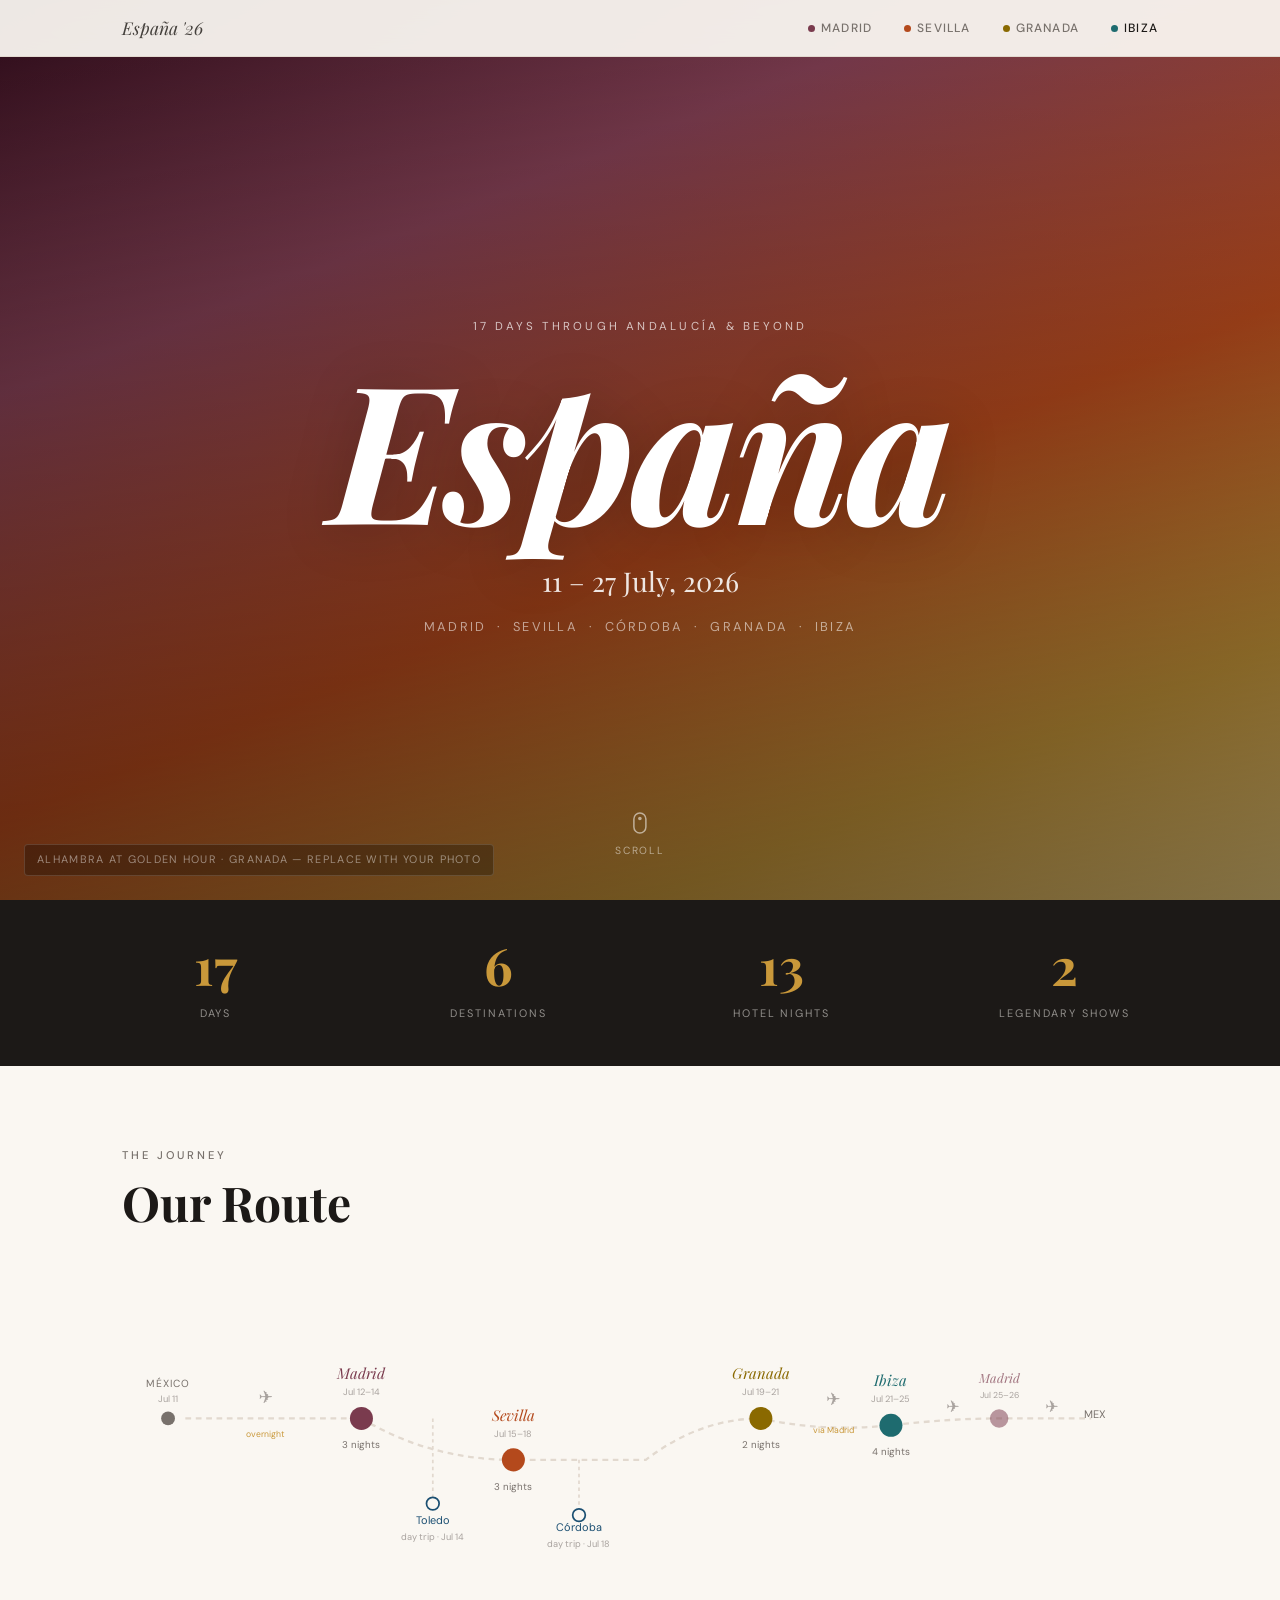
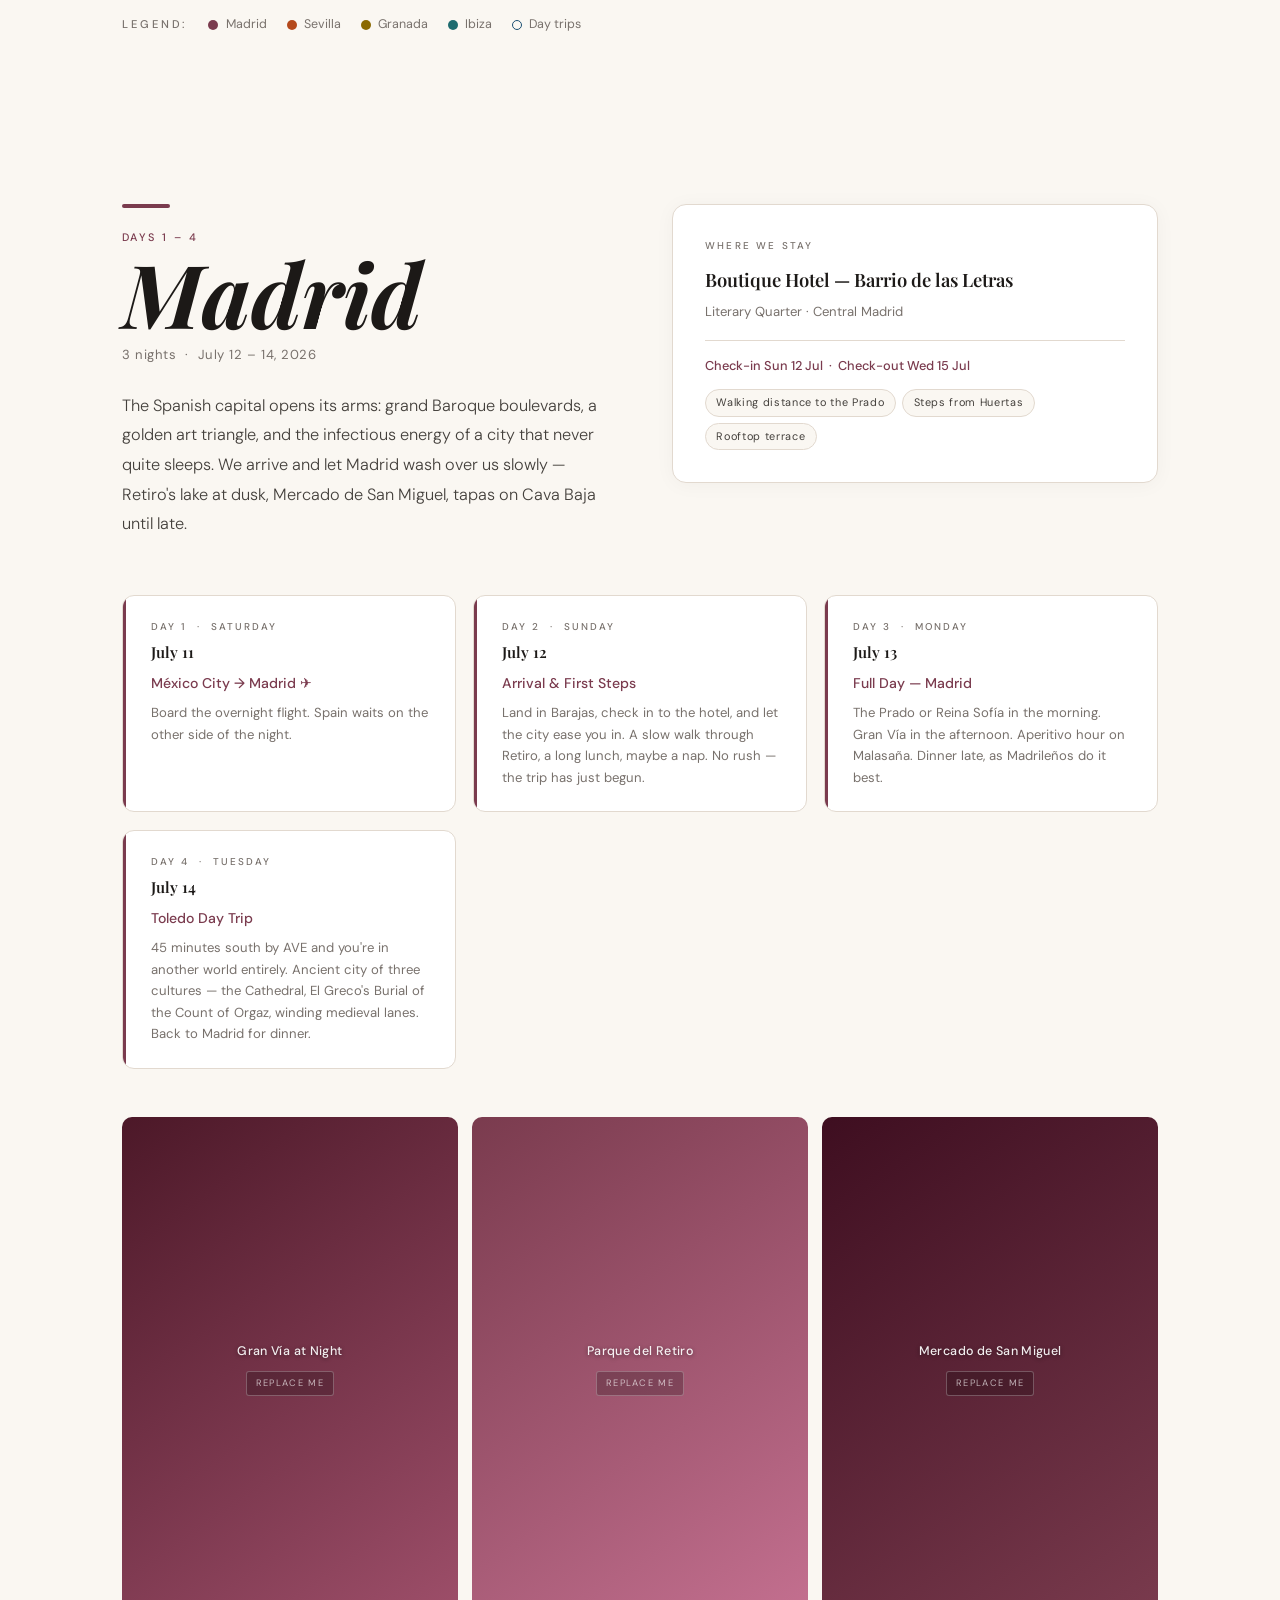
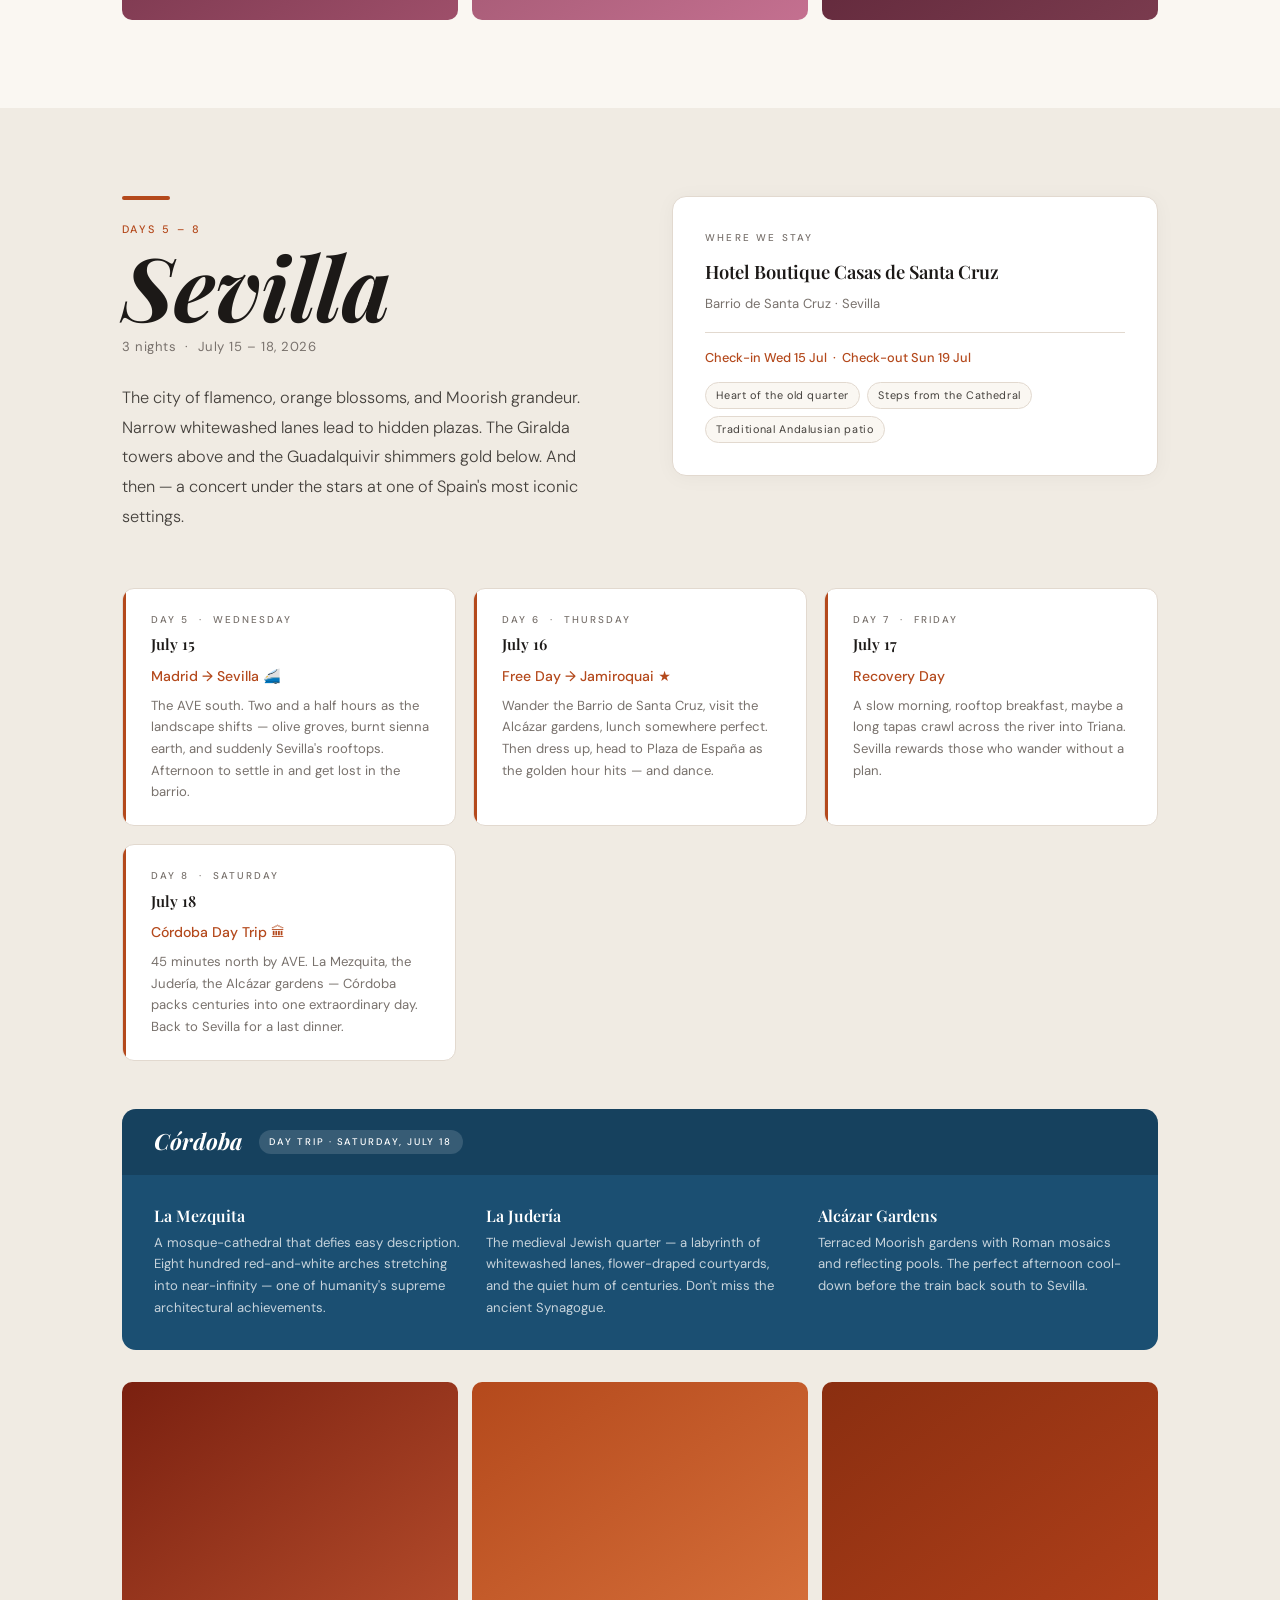
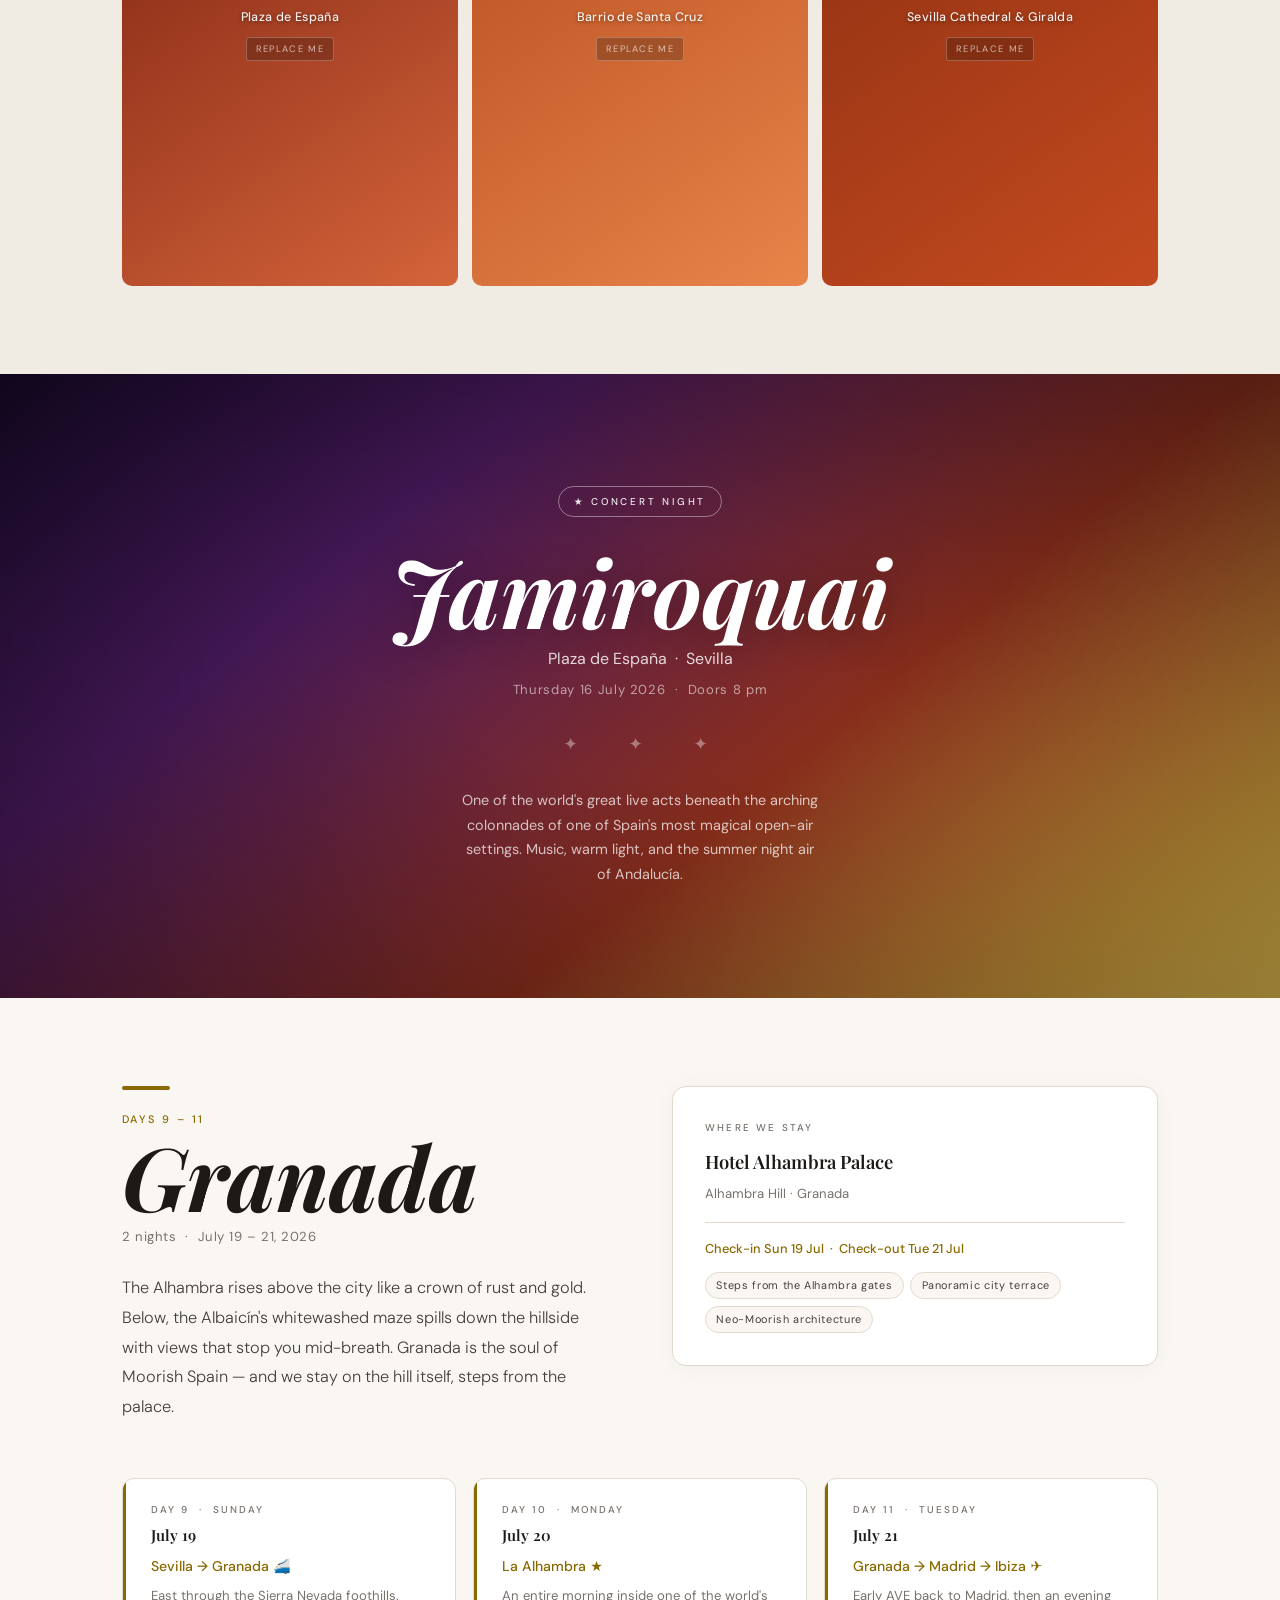
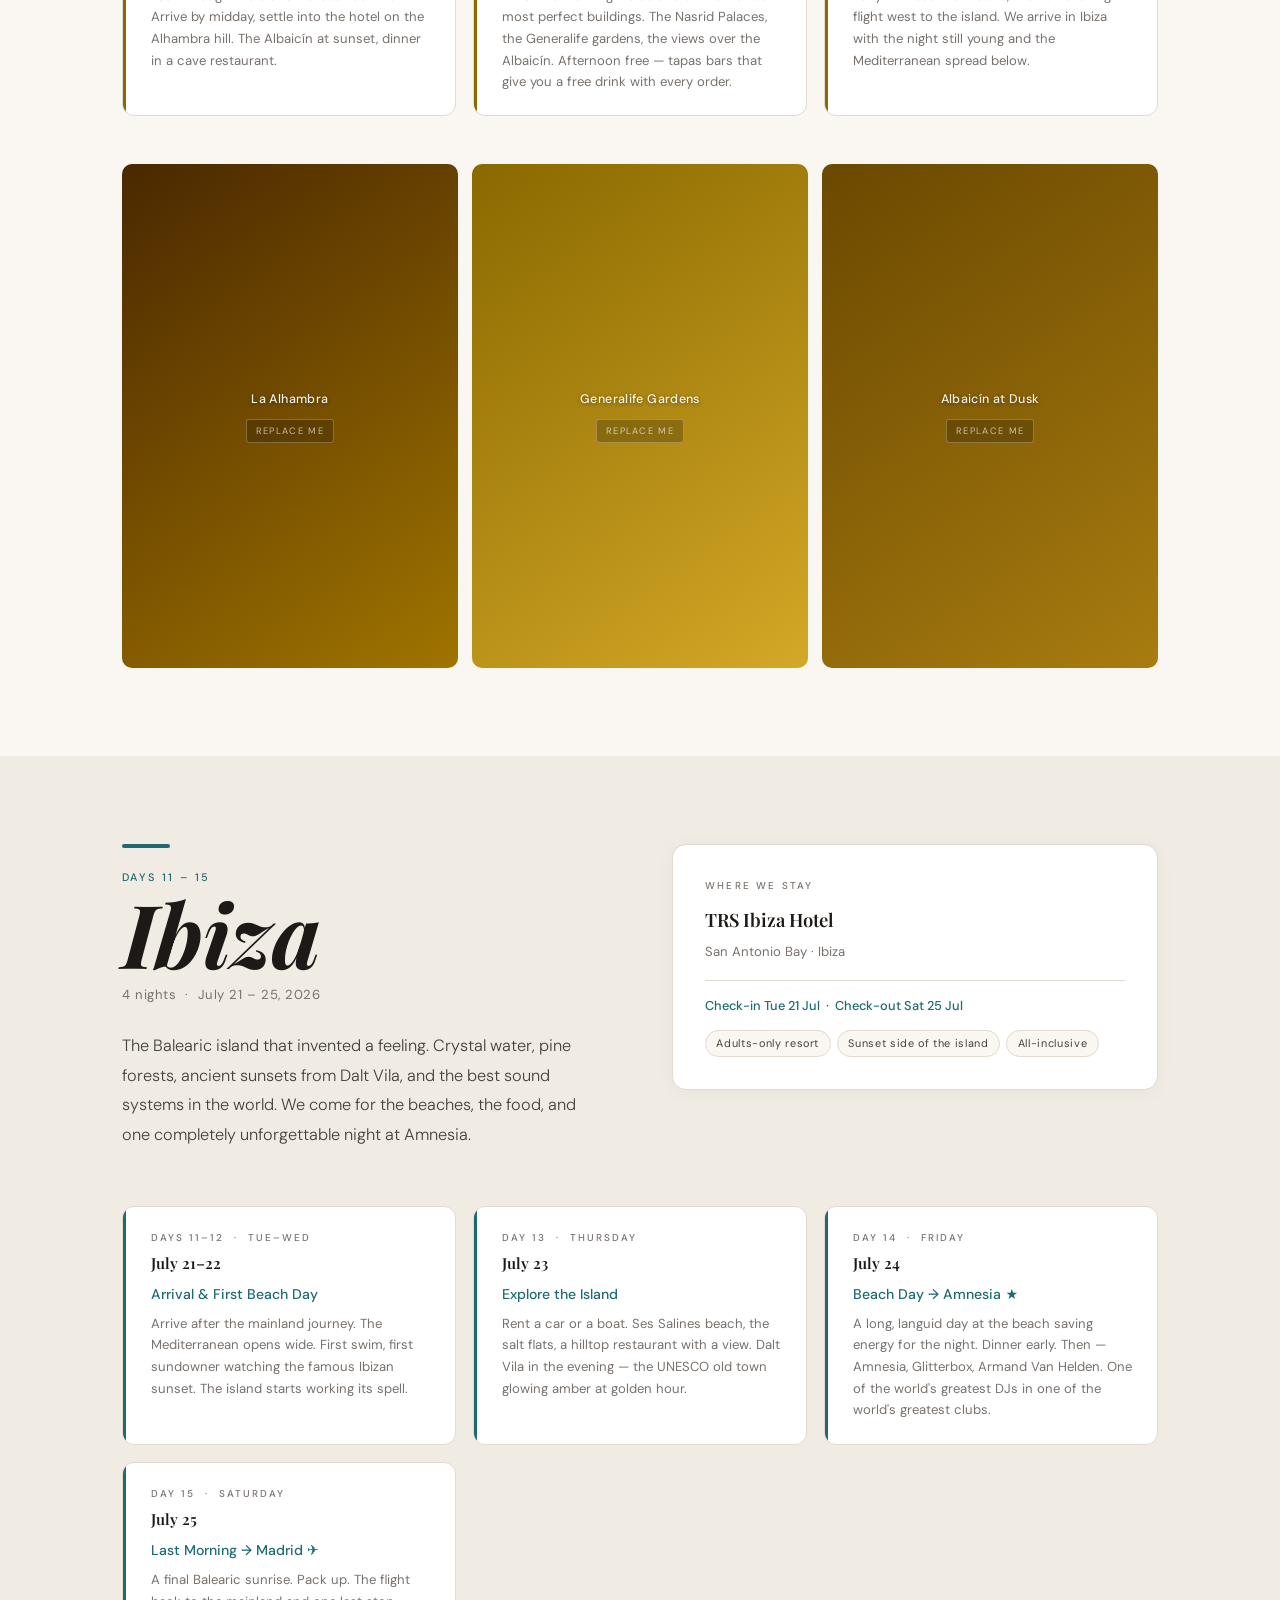
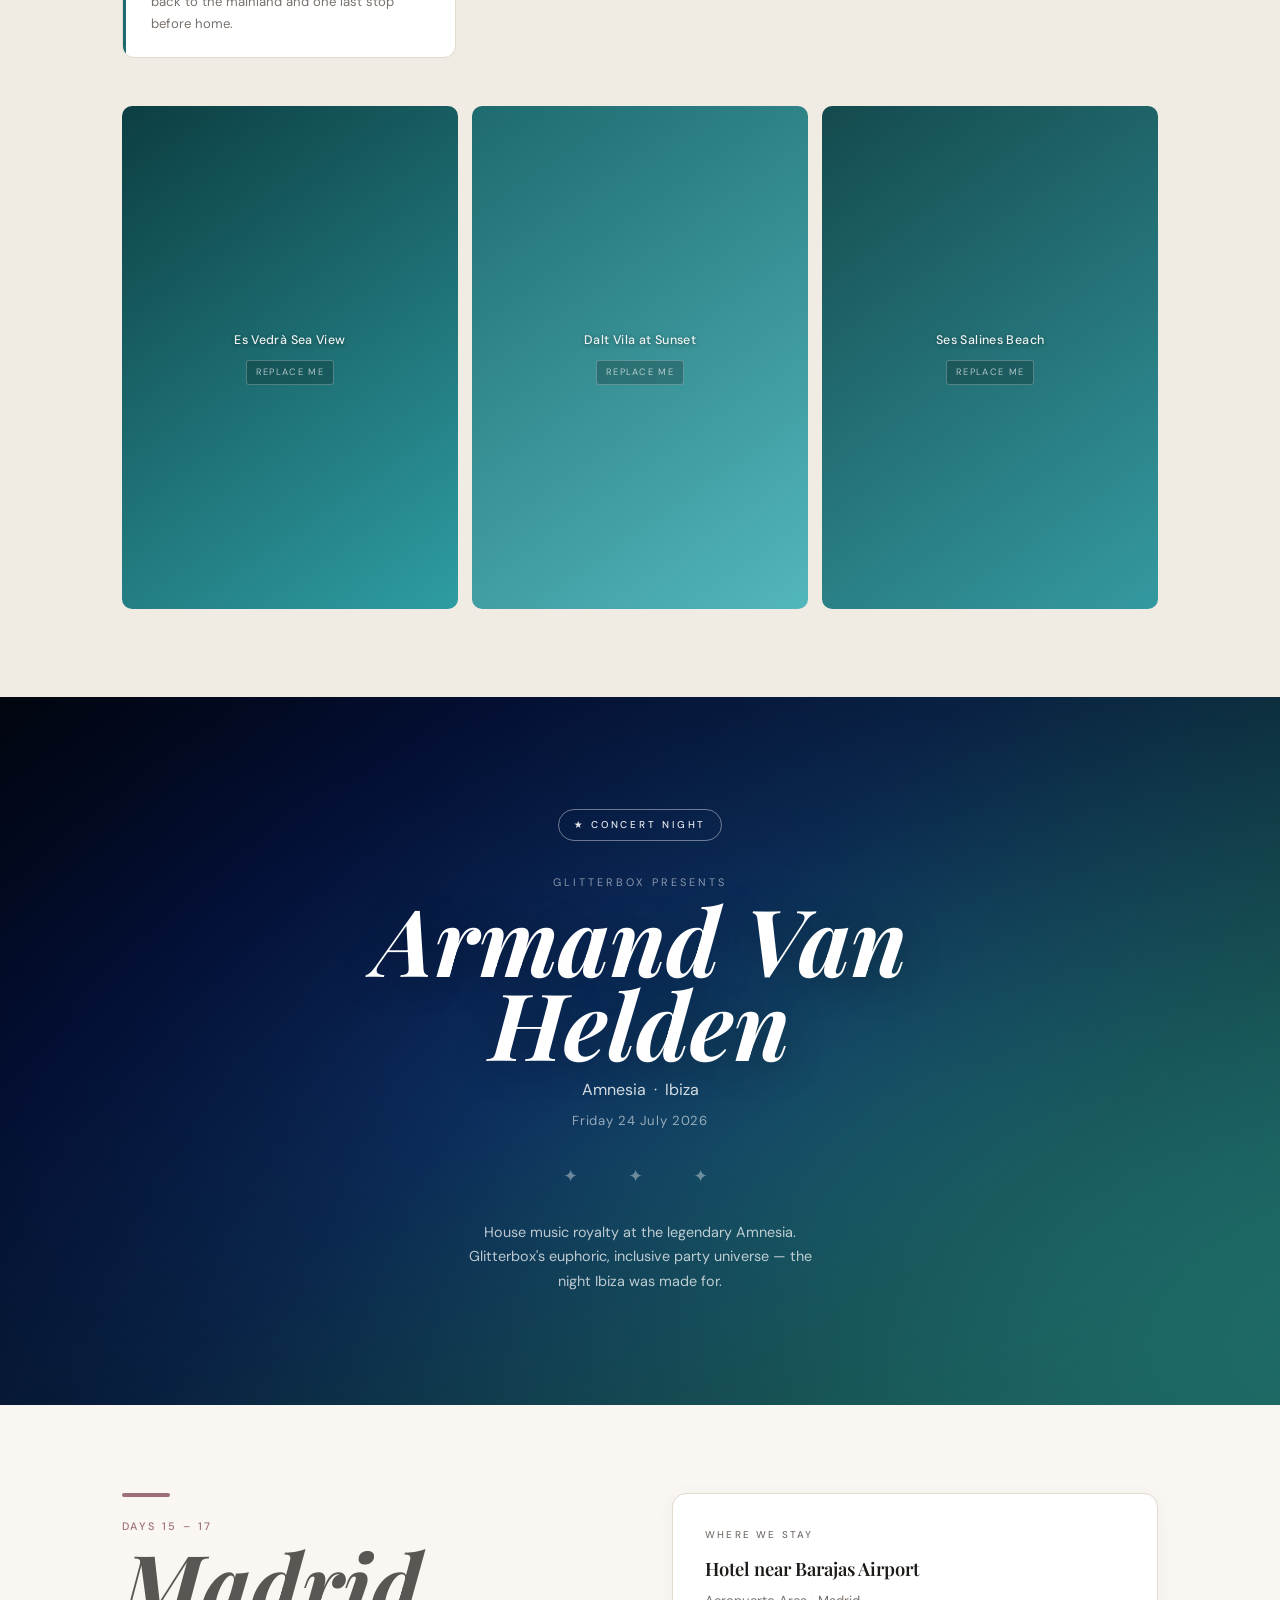
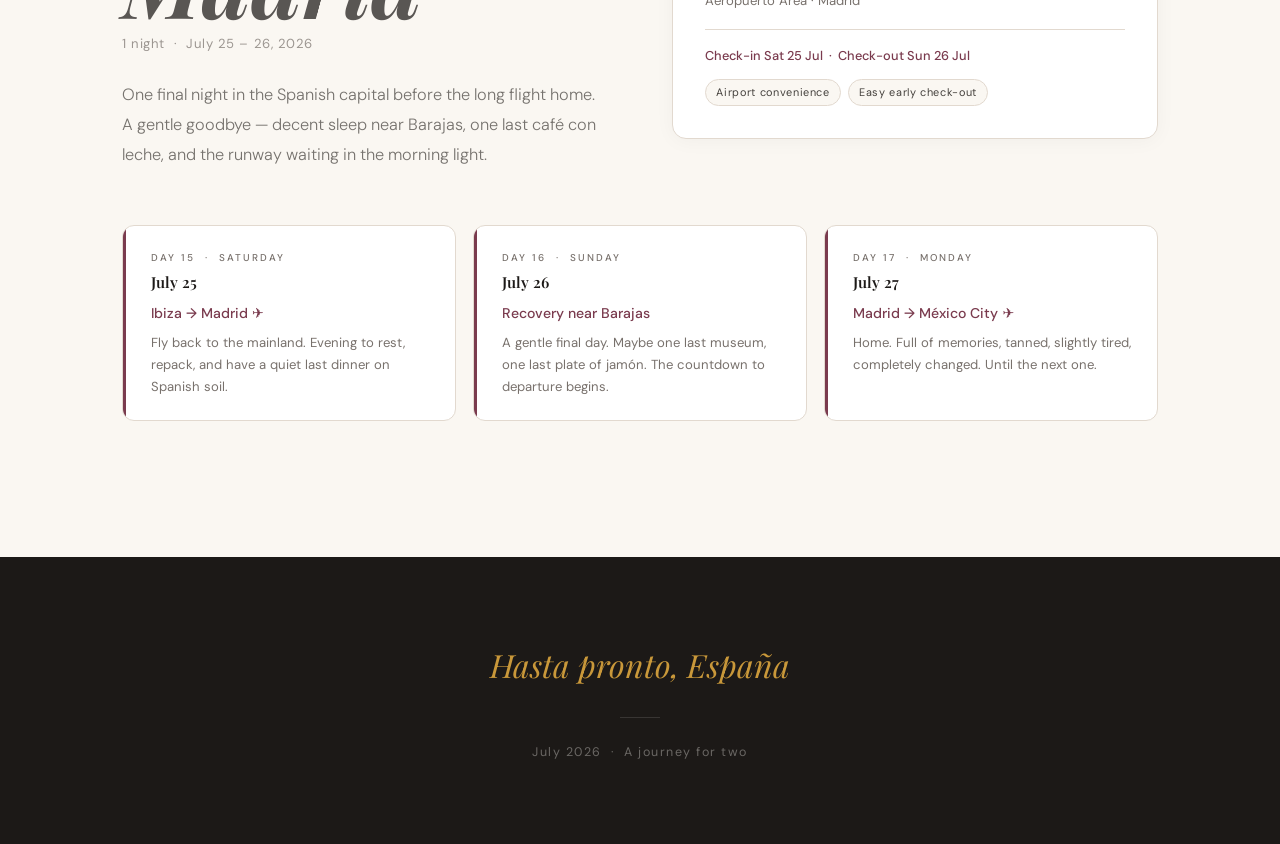
==== spain_trip/index.html @ e9789714 "feat: add Spain trip itinerary — single-page interactive website 17-day España 2026 site covering Ma" ====
<!DOCTYPE html>
<html lang="en">
<head>
  <meta charset="UTF-8">
  <meta name="viewport" content="width=device-width, initial-scale=1.0">
  <title>España · July 2026</title>
  <link rel="preconnect" href="https://fonts.googleapis.com">
  <link rel="preconnect" href="https://fonts.gstatic.com" crossorigin>
  <link href="https://fonts.googleapis.com/css2?family=Playfair+Display:ital,wght@0,400;0,600;0,700;1,400;1,600&family=DM+Sans:opsz,wght@9..40,300;9..40,400;9..40,500&display=swap" rel="stylesheet">
  <style>
    /* ─── RESET ─── */
    *, *::before, *::after { box-sizing: border-box; margin: 0; padding: 0; }

    /* ─── TOKENS ─── */
    :root {
      --cream:       #FAF7F2;
      --cream-mid:   #F0EBE3;
      --cream-dark:  #E2D9CF;
      --ink:         #1C1917;
      --ink-mid:     #44403C;
      --ink-light:   #78716C;
      --white:       #FFFFFF;

      --c-madrid:    #7A3B4E;
      --c-sevilla:   #B4491C;
      --c-cordoba:   #1B4F72;
      --c-granada:   #8A6900;
      --c-ibiza:     #1E6B6F;
      --gold:        #C9983A;
      --gold-light:  #E8C87A;

      --serif:  'Playfair Display', Georgia, serif;
      --sans:   'DM Sans', system-ui, -apple-system, sans-serif;
      --max:    1100px;
    }

    /* ─── BASE ─── */
    html { scroll-behavior: smooth; }
    body {
      font-family: var(--sans);
      background: var(--cream);
      color: var(--ink);
      line-height: 1.75;
      font-size: 16px;
      -webkit-font-smoothing: antialiased;
    }
    h1, h2, h3, h4 { font-family: var(--serif); line-height: 1.15; }

    /* ─── NAV ─── */
    nav {
      position: fixed; top: 0; left: 0; right: 0; z-index: 100;
      background: rgba(250, 247, 242, 0.94);
      backdrop-filter: blur(16px);
      border-bottom: 1px solid var(--cream-dark);
    }
    .nav-inner {
      max-width: var(--max); margin: 0 auto;
      display: flex; align-items: center; justify-content: space-between;
      height: 56px; padding: 0 2rem;
    }
    .nav-brand {
      font-family: var(--serif); font-style: italic; font-size: 1.1rem;
      color: var(--ink-mid); text-decoration: none;
    }
    .nav-links { display: flex; gap: 2rem; list-style: none; }
    .nav-links a {
      text-decoration: none; font-size: 0.75rem; font-weight: 500;
      letter-spacing: 0.1em; text-transform: uppercase; color: var(--ink-light);
      transition: color 0.2s; display: flex; align-items: center; gap: 6px;
    }
    .nav-links a:hover { color: var(--ink); }
    .nav-dot {
      width: 7px; height: 7px; border-radius: 50%;
      display: inline-block; flex-shrink: 0;
    }
    @media (max-width: 700px) { .nav-links { display: none; } }

    /* ─── HERO ─── */
    .hero {
      min-height: 100vh;
      display: flex; flex-direction: column;
      align-items: center; justify-content: center;
      position: relative; overflow: hidden;
      padding-top: 56px;
    }
    .hero-bg {
      position: absolute; inset: 0;
      background: linear-gradient(
        158deg,
        #2C0A18  0%,
        #7A3B4E  28%,
        #B4491C  58%,
        #C9983A  82%,
        #E8C87A  100%
      );
    }
    .hero-photo-hint {
      position: absolute; inset: 0;
      display: flex; align-items: flex-end; justify-content: flex-start;
      padding: 1.5rem; z-index: 2; pointer-events: none;
    }
    .hero-photo-hint span {
      font-size: 0.68rem; letter-spacing: 0.12em; text-transform: uppercase;
      color: rgba(255,255,255,0.45);
      background: rgba(0,0,0,0.28);
      padding: 0.35rem 0.75rem; border-radius: 4px;
      border: 1px solid rgba(255,255,255,0.14);
    }
    .hero-overlay {
      position: absolute; inset: 0;
      background: linear-gradient(to bottom, rgba(0,0,0,0.04) 0%, rgba(0,0,0,0.44) 100%);
    }
    .hero-content {
      position: relative; z-index: 3;
      text-align: center; color: white;
      padding: 2rem; max-width: 740px;
    }
    .hero-eyebrow {
      font-size: 0.72rem; letter-spacing: 0.28em; text-transform: uppercase;
      opacity: 0.7; margin-bottom: 1.5rem; font-weight: 400;
    }
    .hero-title {
      font-family: var(--serif);
      font-size: clamp(5.5rem, 22vw, 12rem);
      font-weight: 700; font-style: italic;
      line-height: 0.88; letter-spacing: -0.02em;
      margin-bottom: 1.75rem;
      text-shadow: 0 4px 56px rgba(0,0,0,0.22);
    }
    .hero-dates {
      font-family: var(--serif);
      font-size: clamp(1.1rem, 3.5vw, 1.7rem);
      font-weight: 400; opacity: 0.88; margin-bottom: 0.65rem;
    }
    .hero-sub {
      font-size: 0.8rem; letter-spacing: 0.18em;
      text-transform: uppercase; opacity: 0.55; font-weight: 400;
    }
    .hero-scroll {
      position: absolute; bottom: 2.5rem; left: 50%;
      transform: translateX(-50%);
      display: flex; flex-direction: column; align-items: center; gap: 0.5rem;
      color: rgba(255,255,255,0.5); font-size: 0.65rem;
      letter-spacing: 0.18em; text-transform: uppercase; z-index: 3;
      animation: bobble 2.2s ease-in-out infinite;
    }
    @keyframes bobble {
      0%, 100% { transform: translateX(-50%) translateY(0); }
      50%       { transform: translateX(-50%) translateY(7px); }
    }

    /* ─── STATS BAR ─── */
    .stats { background: var(--ink); color: var(--cream); padding: 2.5rem 2rem; }
    .stats-grid {
      max-width: var(--max); margin: 0 auto;
      display: grid; grid-template-columns: repeat(4, 1fr);
      gap: 2rem; text-align: center;
    }
    .stat-n {
      font-family: var(--serif); font-size: 3.2rem; font-weight: 700;
      color: var(--gold); display: block; line-height: 1; margin-bottom: 0.4rem;
    }
    .stat-l {
      font-size: 0.68rem; letter-spacing: 0.18em; text-transform: uppercase;
      opacity: 0.52; font-weight: 400;
    }
    @media (max-width: 540px) { .stats-grid { grid-template-columns: repeat(2, 1fr); } }

    /* ─── SHARED LAYOUT ─── */
    .wrap { max-width: var(--max); margin: 0 auto; padding: 0 2rem; }
    .eyebrow {
      font-size: 0.7rem; letter-spacing: 0.26em; text-transform: uppercase;
      color: var(--ink-light); font-weight: 500; margin-bottom: 0.6rem;
    }

    /* ─── ROUTE MAP ─── */
    .route-sec { padding: 5rem 2rem; }
    .route-title {
      font-family: var(--serif);
      font-size: clamp(1.8rem, 5vw, 3rem);
      margin-bottom: 3rem; color: var(--ink);
    }
    .route-scroll { overflow-x: auto; padding-bottom: 1rem; }
    .route-legend {
      display: flex; flex-wrap: wrap; gap: 1.25rem;
      margin-top: 2rem; align-items: center;
    }
    .legend-item { display: flex; align-items: center; gap: 0.45rem; }
    .legend-dot {
      width: 10px; height: 10px; border-radius: 50%; display: inline-block; flex-shrink: 0;
    }
    .legend-dot.outline {
      background: none; border: 1.5px solid var(--c-cordoba);
    }
    .legend-label { font-size: 0.78rem; color: var(--ink-light); }

    /* ─── CITY SECTIONS ─── */
    .city-sec { padding: 5.5rem 0; position: relative; }
    .city-sec.alt { background: var(--cream-mid); }

    .city-top {
      display: grid; grid-template-columns: 1fr 1fr;
      gap: 4rem; margin-bottom: 3.5rem; align-items: start;
    }
    @media (max-width: 768px) {
      .city-top { grid-template-columns: 1fr; gap: 2rem; }
    }

    .city-bar {
      height: 4px; width: 48px; border-radius: 2px;
      background: var(--cc, var(--c-madrid));
      margin-bottom: 1.25rem;
    }
    .city-tag {
      font-size: 0.68rem; letter-spacing: 0.22em; text-transform: uppercase;
      color: var(--cc, var(--c-madrid)); font-weight: 500; margin-bottom: 0.4rem;
    }
    .city-name {
      font-family: var(--serif);
      font-size: clamp(2.8rem, 9vw, 5.5rem);
      font-weight: 700; font-style: italic;
      line-height: 0.92; color: var(--ink); margin-bottom: 0.6rem;
    }
    .city-nights {
      font-size: 0.82rem; color: var(--ink-light);
      margin-bottom: 1.5rem; letter-spacing: 0.04em;
    }
    .city-desc {
      font-size: 1.02rem; color: var(--ink-mid);
      max-width: 44ch; font-weight: 300; line-height: 1.82;
    }

    /* Hotel card */
    .hotel {
      background: var(--white); border-radius: 14px;
      padding: 2rem; border: 1px solid var(--cream-dark);
      box-shadow: 0 2px 20px rgba(0,0,0,0.04);
    }
    .hotel-label {
      font-size: 0.62rem; letter-spacing: 0.22em; text-transform: uppercase;
      color: var(--ink-light); font-weight: 500; margin-bottom: 0.6rem;
    }
    .hotel-name {
      font-family: var(--serif); font-size: 1.15rem;
      font-weight: 600; color: var(--ink); margin-bottom: 0.3rem;
    }
    .hotel-loc { font-size: 0.82rem; color: var(--ink-light); margin-bottom: 1rem; }
    hr.thin { border: none; border-top: 1px solid var(--cream-dark); margin: 0.9rem 0; }
    .hotel-dates { font-size: 0.8rem; color: var(--cc, var(--c-madrid)); font-weight: 500; }
    .hotel-tags { margin-top: 0.75rem; display: flex; flex-wrap: wrap; gap: 0.4rem; }
    .htag {
      font-size: 0.68rem; letter-spacing: 0.06em;
      background: var(--cream); border: 1px solid var(--cream-dark);
      border-radius: 100px; padding: 0.2rem 0.65rem; color: var(--ink-mid);
    }

    /* Days grid */
    .days {
      display: grid;
      grid-template-columns: repeat(auto-fill, minmax(248px, 1fr));
      gap: 1.1rem; margin-bottom: 3rem;
    }
    .day {
      background: var(--white); border-radius: 12px;
      padding: 1.4rem 1.5rem 1.4rem 1.75rem;
      border: 1px solid var(--cream-dark);
      position: relative; overflow: hidden;
      transition: transform 0.2s, box-shadow 0.2s;
    }
    .day:hover {
      transform: translateY(-2px);
      box-shadow: 0 8px 28px rgba(0,0,0,0.07);
    }
    .day::before {
      content: ''; position: absolute; left: 0; top: 0; bottom: 0;
      width: 3px; background: var(--cc, var(--c-madrid));
    }
    .day-n {
      font-size: 0.62rem; letter-spacing: 0.2em; text-transform: uppercase;
      color: var(--ink-light); font-weight: 500; margin-bottom: 0.2rem;
    }
    .day-d {
      font-family: var(--serif); font-size: 0.95rem;
      font-weight: 600; color: var(--ink); margin-bottom: 0.35rem;
    }
    .day-ttl {
      font-size: 0.88rem; font-weight: 500;
      color: var(--cc, var(--c-madrid)); margin-bottom: 0.4rem;
    }
    .day-txt { font-size: 0.82rem; color: var(--ink-light); line-height: 1.65; }

    /* Photo placeholders */
    .photos {
      display: grid; grid-template-columns: repeat(3, 1fr);
      gap: 0.9rem;
    }
    @media (max-width: 600px) {
      .photos { grid-template-columns: 1fr 1fr; }
      .photos .photo:last-child { display: none; }
    }
    .photo {
      border-radius: 10px; overflow: hidden;
      position: relative; aspect-ratio: 2 / 3;
      display: flex; flex-direction: column;
      align-items: center; justify-content: center;
      text-align: center; padding: 1rem;
    }
    .photo-lbl {
      font-size: 0.78rem; font-weight: 500;
      color: rgba(255,255,255,0.92);
      text-shadow: 0 1px 4px rgba(0,0,0,0.45);
      margin-bottom: 0.5rem; letter-spacing: 0.03em;
    }
    .replace-badge {
      font-size: 0.58rem; letter-spacing: 0.14em; text-transform: uppercase;
      color: rgba(255,255,255,0.65);
      background: rgba(0,0,0,0.22);
      padding: 0.2rem 0.55rem; border-radius: 3px;
      border: 1px solid rgba(255,255,255,0.25);
    }

    /* ─── HIGHLIGHT CARDS (concerts) ─── */
    .highlight {
      padding: 7rem 2rem; position: relative; overflow: hidden;
      text-align: center;
    }
    .h-bg { position: absolute; inset: 0; }
    .h-overlay {
      position: absolute; inset: 0;
      background: radial-gradient(ellipse at center, transparent 20%, rgba(0,0,0,0.38) 100%);
    }
    .h-content {
      position: relative; z-index: 1;
      max-width: 580px; margin: 0 auto; color: white;
    }
    .h-badge {
      display: inline-block; font-size: 0.62rem; letter-spacing: 0.28em;
      text-transform: uppercase; font-weight: 500;
      padding: 0.38rem 0.9rem;
      border: 1px solid rgba(255,255,255,0.45); border-radius: 100px;
      margin-bottom: 2rem; opacity: 0.9;
    }
    .h-presenter {
      font-size: 0.68rem; letter-spacing: 0.28em; text-transform: uppercase;
      opacity: 0.52; margin-bottom: 0.35rem;
    }
    .h-artist {
      font-family: var(--serif);
      font-size: clamp(2.8rem, 10vw, 5.8rem);
      font-weight: 700; font-style: italic; line-height: 0.9;
      text-shadow: 0 4px 40px rgba(0,0,0,0.3);
      margin-bottom: 0.75rem;
    }
    .h-venue { font-size: 1rem; opacity: 0.82; margin-bottom: 0.35rem; }
    .h-details { font-size: 0.82rem; opacity: 0.56; letter-spacing: 0.05em; }
    .h-ornament { margin: 1.75rem 0; font-size: 1.1rem; opacity: 0.38; letter-spacing: 0.5em; }
    .h-blurb {
      font-size: 0.9rem; opacity: 0.72;
      max-width: 36ch; margin: 0 auto; line-height: 1.7;
    }

    /* ─── CÓRDOBA INSET CARD ─── */
    .cordoba-card {
      background: var(--c-cordoba); color: white;
      border-radius: 14px; overflow: hidden; margin: 2rem 0;
    }
    .cordoba-head {
      background: rgba(0,0,0,0.18); padding: 1.25rem 2rem;
      display: flex; align-items: center; gap: 1rem; flex-wrap: wrap;
    }
    .cordoba-head h3 {
      font-family: var(--serif); font-size: 1.4rem; font-style: italic;
    }
    .cordoba-badge {
      font-size: 0.6rem; letter-spacing: 0.2em; text-transform: uppercase;
      background: rgba(255,255,255,0.14);
      padding: 0.25rem 0.65rem; border-radius: 100px; font-weight: 500;
    }
    .cordoba-body {
      display: grid; grid-template-columns: repeat(3, 1fr);
      gap: 1.5rem; padding: 2rem;
    }
    @media (max-width: 600px) {
      .cordoba-body { grid-template-columns: 1fr; gap: 1.25rem; }
    }
    .cordoba-stop h4 {
      font-family: var(--serif); font-size: 1rem;
      font-weight: 600; margin-bottom: 0.4rem;
    }
    .cordoba-stop p { font-size: 0.82rem; opacity: 0.75; line-height: 1.65; }

    /* ─── FOOTER ─── */
    footer {
      background: var(--ink); color: var(--cream);
      text-align: center; padding: 5rem 2rem;
    }
    .foot-title {
      font-family: var(--serif); font-size: 2rem;
      font-style: italic; color: var(--gold); margin-bottom: 0.75rem;
    }
    .foot-divider {
      width: 40px; height: 1px; background: rgba(255,255,255,0.12);
      margin: 1.5rem auto;
    }
    .foot-sub { font-size: 0.78rem; opacity: 0.35; letter-spacing: 0.12em; }

    /* ─── FADE-IN ANIMATION ─── */
    .fade {
      opacity: 0; transform: translateY(20px);
      transition: opacity 0.65s ease, transform 0.65s ease;
    }
    .fade.in { opacity: 1; transform: translateY(0); }

    /* ─── ORNAMENTAL RULE ─── */
    .orn-rule {
      display: flex; align-items: center; gap: 1.5rem;
      padding: 3rem 0;
    }
    .orn-rule::before, .orn-rule::after {
      content: ''; flex: 1; height: 1px; background: var(--cream-dark);
    }
    .orn-rule span { color: var(--gold); font-size: 0.9rem; }

    /* ─── MISC ─── */
    .mt-2 { margin-top: 2rem; }
    .section-gap { padding-top: 3.5rem; }
  </style>
</head>
<body>

<!-- ══════════════════════════════════════
     NAV
══════════════════════════════════════ -->
<nav>
  <div class="nav-inner">
    <a class="nav-brand" href="#top">España '26</a>
    <ul class="nav-links">
      <li><a href="#madrid"><span class="nav-dot" style="background:var(--c-madrid)"></span>Madrid</a></li>
      <li><a href="#sevilla"><span class="nav-dot" style="background:var(--c-sevilla)"></span>Sevilla</a></li>
      <li><a href="#granada"><span class="nav-dot" style="background:var(--c-granada)"></span>Granada</a></li>
      <li><a href="#ibiza"><span class="nav-dot" style="background:var(--c-ibiza)"></span>Ibiza</a></li>
    </ul>
  </div>
</nav>

<!-- ══════════════════════════════════════
     HERO
══════════════════════════════════════ -->
<section class="hero" id="top">
  <div class="hero-bg"></div>
  <div class="hero-photo-hint">
    <span>Alhambra at golden hour · Granada — replace with your photo</span>
  </div>
  <div class="hero-overlay"></div>

  <div class="hero-content">
    <p class="hero-eyebrow">17 days through Andalucía &amp; beyond</p>
    <h1 class="hero-title">España</h1>
    <p class="hero-dates">11 – 27 July, 2026</p>
    <p class="hero-sub">Madrid &nbsp;·&nbsp; Sevilla &nbsp;·&nbsp; Córdoba &nbsp;·&nbsp; Granada &nbsp;·&nbsp; Ibiza</p>
  </div>

  <div class="hero-scroll">
    <svg width="14" height="22" viewBox="0 0 14 22" fill="none" aria-hidden="true">
      <rect x="1" y="1" width="12" height="20" rx="6" stroke="white" stroke-width="1.5" opacity=".55"/>
      <circle cx="7" cy="6.5" r="1.8" fill="white" opacity=".55"/>
    </svg>
    <span>Scroll</span>
  </div>
</section>

<!-- ══════════════════════════════════════
     STATS BAR
══════════════════════════════════════ -->
<div class="stats">
  <div class="stats-grid">
    <div><span class="stat-n">17</span><span class="stat-l">Days</span></div>
    <div><span class="stat-n">6</span><span class="stat-l">Destinations</span></div>
    <div><span class="stat-n">13</span><span class="stat-l">Hotel Nights</span></div>
    <div><span class="stat-n">2</span><span class="stat-l">Legendary Shows</span></div>
  </div>
</div>

<!-- ══════════════════════════════════════
     ROUTE MAP
══════════════════════════════════════ -->
<section class="route-sec" id="route">
  <div class="wrap">
    <p class="eyebrow">The Journey</p>
    <h2 class="route-title">Our Route</h2>

    <div class="route-scroll">
      <svg viewBox="0 0 900 250" fill="none" xmlns="http://www.w3.org/2000/svg"
           style="min-width:640px; width:100%; display:block;"
           aria-label="Trip route map from Mexico to Madrid, Sevilla, Granada, Ibiza and back">

        <!-- Main dashed path -->
        <path d="M55 122 Q135 122 208 122 Q268 158 340 158 Q388 158 455 158 Q502 122 555 122 Q608 134 668 128 Q720 122 762 122 Q810 122 842 122"
              stroke="#E2D9CF" stroke-width="2" stroke-dasharray="5 4"/>

        <!-- Toledo branch -->
        <line x1="270" y1="122" x2="270" y2="190" stroke="#E2D9CF" stroke-width="1.5" stroke-dasharray="3 3"/>
        <circle cx="270" cy="196" r="5.5" fill="none" stroke="#1B4F72" stroke-width="1.5"/>
        <text x="270" y="214" text-anchor="middle"
              font-family="DM Sans, sans-serif" font-size="9.5" fill="#1B4F72">Toledo</text>
        <text x="270" y="228" text-anchor="middle"
              font-family="DM Sans, sans-serif" font-size="8" fill="#A8A29E">day trip · Jul 14</text>

        <!-- Córdoba branch -->
        <line x1="397" y1="158" x2="397" y2="200" stroke="#E2D9CF" stroke-width="1.5" stroke-dasharray="3 3"/>
        <circle cx="397" cy="206" r="5.5" fill="none" stroke="#1B4F72" stroke-width="1.5"/>
        <text x="397" y="220" text-anchor="middle"
              font-family="DM Sans, sans-serif" font-size="9.5" fill="#1B4F72">Córdoba</text>
        <text x="397" y="234" text-anchor="middle"
              font-family="DM Sans, sans-serif" font-size="8" fill="#A8A29E">day trip · Jul 18</text>

        <!-- MÉXICO -->
        <circle cx="40" cy="122" r="6" fill="#78716C"/>
        <text x="40" y="95" text-anchor="middle"
              font-family="DM Sans, sans-serif" font-size="9" fill="#78716C" letter-spacing="0.8">MÉXICO</text>
        <text x="40" y="108" text-anchor="middle"
              font-family="DM Sans, sans-serif" font-size="8" fill="#A8A29E">Jul 11</text>

        <!-- Plane MEX → MAD -->
        <text x="125" y="109" text-anchor="middle" font-size="15" fill="#A8A29E">✈</text>
        <text x="125" y="138" text-anchor="middle"
              font-family="DM Sans, sans-serif" font-size="7.5" fill="#C9983A">overnight</text>

        <!-- MADRID -->
        <circle cx="208" cy="122" r="10" fill="#7A3B4E"/>
        <text x="208" y="88" text-anchor="middle"
              font-family="Playfair Display, serif" font-size="13" fill="#7A3B4E" font-style="italic">Madrid</text>
        <text x="208" y="102" text-anchor="middle"
              font-family="DM Sans, sans-serif" font-size="8" fill="#A8A29E">Jul 12–14</text>
        <text x="208" y="148" text-anchor="middle"
              font-family="DM Sans, sans-serif" font-size="8.5" fill="#78716C">3 nights</text>

        <!-- Train MAD → SEV -->
        <text x="274" y="110" text-anchor="middle" font-size="13">🚄</text>

        <!-- SEVILLA -->
        <circle cx="340" cy="158" r="10" fill="#B4491C"/>
        <text x="340" y="124" text-anchor="middle"
              font-family="Playfair Display, serif" font-size="13" fill="#B4491C" font-style="italic">Sevilla</text>
        <text x="340" y="138" text-anchor="middle"
              font-family="DM Sans, sans-serif" font-size="8" fill="#A8A29E">Jul 15–18</text>
        <text x="340" y="184" text-anchor="middle"
              font-family="DM Sans, sans-serif" font-size="8.5" fill="#78716C">3 nights</text>

        <!-- Train SEV → GRA -->
        <text x="462" y="148" text-anchor="middle" font-size="13">🚄</text>

        <!-- GRANADA -->
        <circle cx="555" cy="122" r="10" fill="#8A6900"/>
        <text x="555" y="88" text-anchor="middle"
              font-family="Playfair Display, serif" font-size="13" fill="#8A6900" font-style="italic">Granada</text>
        <text x="555" y="102" text-anchor="middle"
              font-family="DM Sans, sans-serif" font-size="8" fill="#A8A29E">Jul 19–21</text>
        <text x="555" y="148" text-anchor="middle"
              font-family="DM Sans, sans-serif" font-size="8.5" fill="#78716C">2 nights</text>

        <!-- Plane GRA → IBZ via MAD -->
        <text x="618" y="110" text-anchor="middle" font-size="15" fill="#A8A29E">✈</text>
        <text x="618" y="135" text-anchor="middle"
              font-family="DM Sans, sans-serif" font-size="7.5" fill="#C9983A">via Madrid</text>

        <!-- IBIZA -->
        <circle cx="668" cy="128" r="10" fill="#1E6B6F"/>
        <text x="668" y="94" text-anchor="middle"
              font-family="Playfair Display, serif" font-size="13" fill="#1E6B6F" font-style="italic">Ibiza</text>
        <text x="668" y="108" text-anchor="middle"
              font-family="DM Sans, sans-serif" font-size="8" fill="#A8A29E">Jul 21–25</text>
        <text x="668" y="154" text-anchor="middle"
              font-family="DM Sans, sans-serif" font-size="8.5" fill="#78716C">4 nights</text>

        <!-- Plane IBZ → MAD return -->
        <text x="722" y="116" text-anchor="middle" font-size="14" fill="#A8A29E">✈</text>

        <!-- MADRID return -->
        <circle cx="762" cy="122" r="8" fill="#7A3B4E" opacity=".52"/>
        <text x="762" y="91" text-anchor="middle"
              font-family="Playfair Display, serif" font-size="11" fill="#7A3B4E" opacity=".7" font-style="italic">Madrid</text>
        <text x="762" y="104" text-anchor="middle"
              font-family="DM Sans, sans-serif" font-size="7.5" fill="#A8A29E">Jul 25–26</text>

        <!-- Plane home -->
        <text x="808" y="116" text-anchor="middle" font-size="14" fill="#A8A29E">✈</text>
        <text x="845" y="122" text-anchor="middle"
              font-family="DM Sans, sans-serif" font-size="9.5" fill="#78716C">MEX</text>
      </svg>
    </div>

    <!-- Legend -->
    <div class="route-legend">
      <span class="eyebrow" style="margin:0">Legend:</span>
      <div class="legend-item">
        <span class="legend-dot" style="background:#7A3B4E"></span>
        <span class="legend-label">Madrid</span>
      </div>
      <div class="legend-item">
        <span class="legend-dot" style="background:#B4491C"></span>
        <span class="legend-label">Sevilla</span>
      </div>
      <div class="legend-item">
        <span class="legend-dot" style="background:#8A6900"></span>
        <span class="legend-label">Granada</span>
      </div>
      <div class="legend-item">
        <span class="legend-dot" style="background:#1E6B6F"></span>
        <span class="legend-label">Ibiza</span>
      </div>
      <div class="legend-item">
        <span class="legend-dot outline"></span>
        <span class="legend-label">Day trips</span>
      </div>
    </div>
  </div>
</section>


<!-- ══════════════════════════════════════
     MADRID
══════════════════════════════════════ -->
<section class="city-sec" id="madrid" style="--cc: var(--c-madrid)">
  <div class="wrap">

    <div class="city-top">
      <!-- Left: identity + description -->
      <div>
        <div class="city-bar"></div>
        <p class="city-tag">Days 1 – 4</p>
        <h2 class="city-name">Madrid</h2>
        <p class="city-nights">3 nights &nbsp;·&nbsp; July 12 – 14, 2026</p>
        <p class="city-desc">The Spanish capital opens its arms: grand Baroque boulevards, a golden art triangle, and the infectious energy of a city that never quite sleeps. We arrive and let Madrid wash over us slowly — Retiro's lake at dusk, Mercado de San Miguel, tapas on Cava Baja until late.</p>
      </div>
      <!-- Right: hotel -->
      <div class="hotel fade">
        <p class="hotel-label">Where we stay</p>
        <p class="hotel-name">Boutique Hotel — Barrio de las Letras</p>
        <p class="hotel-loc">Literary Quarter · Central Madrid</p>
        <hr class="thin">
        <p class="hotel-dates">Check-in Sun 12 Jul &nbsp;·&nbsp; Check-out Wed 15 Jul</p>
        <div class="hotel-tags">
          <span class="htag">Walking distance to the Prado</span>
          <span class="htag">Steps from Huertas</span>
          <span class="htag">Rooftop terrace</span>
        </div>
      </div>
    </div>

    <!-- Days -->
    <div class="days">
      <div class="day fade">
        <p class="day-n">Day 1 &nbsp;·&nbsp; Saturday</p>
        <p class="day-d">July 11</p>
        <p class="day-ttl">México City → Madrid ✈</p>
        <p class="day-txt">Board the overnight flight. Spain waits on the other side of the night.</p>
      </div>
      <div class="day fade">
        <p class="day-n">Day 2 &nbsp;·&nbsp; Sunday</p>
        <p class="day-d">July 12</p>
        <p class="day-ttl">Arrival &amp; First Steps</p>
        <p class="day-txt">Land in Barajas, check in to the hotel, and let the city ease you in. A slow walk through Retiro, a long lunch, maybe a nap. No rush — the trip has just begun.</p>
      </div>
      <div class="day fade">
        <p class="day-n">Day 3 &nbsp;·&nbsp; Monday</p>
        <p class="day-d">July 13</p>
        <p class="day-ttl">Full Day — Madrid</p>
        <p class="day-txt">The Prado or Reina Sofía in the morning. Gran Vía in the afternoon. Aperitivo hour on Malasaña. Dinner late, as Madrileños do it best.</p>
      </div>
      <div class="day fade">
        <p class="day-n">Day 4 &nbsp;·&nbsp; Tuesday</p>
        <p class="day-d">July 14</p>
        <p class="day-ttl">Toledo Day Trip</p>
        <p class="day-txt">45 minutes south by AVE and you're in another world entirely. Ancient city of three cultures — the Cathedral, El Greco's Burial of the Count of Orgaz, winding medieval lanes. Back to Madrid for dinner.</p>
      </div>
    </div>

    <!-- Photos -->
    <div class="photos">
      <div class="photo fade" style="background: linear-gradient(145deg, #4C1828, #9E4F6A)">
        <p class="photo-lbl">Gran Vía at Night</p>
        <span class="replace-badge">Replace me</span>
      </div>
      <div class="photo fade" style="background: linear-gradient(145deg, #7A3B4E, #C47090)">
        <p class="photo-lbl">Parque del Retiro</p>
        <span class="replace-badge">Replace me</span>
      </div>
      <div class="photo fade" style="background: linear-gradient(145deg, #3E0E20, #7A3B4E)">
        <p class="photo-lbl">Mercado de San Miguel</p>
        <span class="replace-badge">Replace me</span>
      </div>
    </div>

  </div>
</section>


<!-- ══════════════════════════════════════
     SEVILLA
══════════════════════════════════════ -->
<section class="city-sec alt" id="sevilla" style="--cc: var(--c-sevilla)">
  <div class="wrap">

    <div class="city-top">
      <div>
        <div class="city-bar"></div>
        <p class="city-tag">Days 5 – 8</p>
        <h2 class="city-name">Sevilla</h2>
        <p class="city-nights">3 nights &nbsp;·&nbsp; July 15 – 18, 2026</p>
        <p class="city-desc">The city of flamenco, orange blossoms, and Moorish grandeur. Narrow whitewashed lanes lead to hidden plazas. The Giralda towers above and the Guadalquivir shimmers gold below. And then — a concert under the stars at one of Spain's most iconic settings.</p>
      </div>
      <div class="hotel fade">
        <p class="hotel-label">Where we stay</p>
        <p class="hotel-name">Hotel Boutique Casas de Santa Cruz</p>
        <p class="hotel-loc">Barrio de Santa Cruz · Sevilla</p>
        <hr class="thin">
        <p class="hotel-dates">Check-in Wed 15 Jul &nbsp;·&nbsp; Check-out Sun 19 Jul</p>
        <div class="hotel-tags">
          <span class="htag">Heart of the old quarter</span>
          <span class="htag">Steps from the Cathedral</span>
          <span class="htag">Traditional Andalusian patio</span>
        </div>
      </div>
    </div>

    <!-- Days -->
    <div class="days">
      <div class="day fade">
        <p class="day-n">Day 5 &nbsp;·&nbsp; Wednesday</p>
        <p class="day-d">July 15</p>
        <p class="day-ttl">Madrid → Sevilla 🚄</p>
        <p class="day-txt">The AVE south. Two and a half hours as the landscape shifts — olive groves, burnt sienna earth, and suddenly Sevilla's rooftops. Afternoon to settle in and get lost in the barrio.</p>
      </div>
      <div class="day fade">
        <p class="day-n">Day 6 &nbsp;·&nbsp; Thursday</p>
        <p class="day-d">July 16</p>
        <p class="day-ttl">Free Day → Jamiroquai ★</p>
        <p class="day-txt">Wander the Barrio de Santa Cruz, visit the Alcázar gardens, lunch somewhere perfect. Then dress up, head to Plaza de España as the golden hour hits — and dance.</p>
      </div>
      <div class="day fade">
        <p class="day-n">Day 7 &nbsp;·&nbsp; Friday</p>
        <p class="day-d">July 17</p>
        <p class="day-ttl">Recovery Day</p>
        <p class="day-txt">A slow morning, rooftop breakfast, maybe a long tapas crawl across the river into Triana. Sevilla rewards those who wander without a plan.</p>
      </div>
      <div class="day fade">
        <p class="day-n">Day 8 &nbsp;·&nbsp; Saturday</p>
        <p class="day-d">July 18</p>
        <p class="day-ttl">Córdoba Day Trip 🏛</p>
        <p class="day-txt">45 minutes north by AVE. La Mezquita, the Judería, the Alcázar gardens — Córdoba packs centuries into one extraordinary day. Back to Sevilla for a last dinner.</p>
      </div>
    </div>

    <!-- Córdoba inset card -->
    <div class="cordoba-card fade">
      <div class="cordoba-head">
        <h3>Córdoba</h3>
        <span class="cordoba-badge">Day Trip · Saturday, July 18</span>
      </div>
      <div class="cordoba-body">
        <div class="cordoba-stop">
          <h4>La Mezquita</h4>
          <p>A mosque-cathedral that defies easy description. Eight hundred red-and-white arches stretching into near-infinity — one of humanity's supreme architectural achievements.</p>
        </div>
        <div class="cordoba-stop">
          <h4>La Judería</h4>
          <p>The medieval Jewish quarter — a labyrinth of whitewashed lanes, flower-draped courtyards, and the quiet hum of centuries. Don't miss the ancient Synagogue.</p>
        </div>
        <div class="cordoba-stop">
          <h4>Alcázar Gardens</h4>
          <p>Terraced Moorish gardens with Roman mosaics and reflecting pools. The perfect afternoon cool-down before the train back south to Sevilla.</p>
        </div>
      </div>
    </div>

    <!-- Photos -->
    <div class="photos mt-2">
      <div class="photo fade" style="background: linear-gradient(145deg, #7A2010, #D4643A)">
        <p class="photo-lbl">Plaza de España</p>
        <span class="replace-badge">Replace me</span>
      </div>
      <div class="photo fade" style="background: linear-gradient(145deg, #B4491C, #E8844A)">
        <p class="photo-lbl">Barrio de Santa Cruz</p>
        <span class="replace-badge">Replace me</span>
      </div>
      <div class="photo fade" style="background: linear-gradient(145deg, #8A2E10, #C44A20)">
        <p class="photo-lbl">Sevilla Cathedral &amp; Giralda</p>
        <span class="replace-badge">Replace me</span>
      </div>
    </div>

  </div>
</section>


<!-- ══════════════════════════════════════
     HIGHLIGHT: JAMIROQUAI
══════════════════════════════════════ -->
<section class="highlight" id="jamiroquai">
  <div class="h-bg"
       style="background: linear-gradient(140deg, #1A0A2E 0%, #4A1A5E 28%, #8A2E1C 62%, #C9983A 88%, #F0C855 100%)">
  </div>
  <div class="h-overlay"></div>
  <div class="h-content">
    <p class="h-badge">★ Concert Night</p>
    <h3 class="h-artist">Jamiroquai</h3>
    <p class="h-venue">Plaza de España &nbsp;·&nbsp; Sevilla</p>
    <p class="h-details">Thursday 16 July 2026 &nbsp;·&nbsp; Doors 8 pm</p>
    <p class="h-ornament">✦ &nbsp; ✦ &nbsp; ✦</p>
    <p class="h-blurb">One of the world's great live acts beneath the arching colonnades of one of Spain's most magical open-air settings. Music, warm light, and the summer night air of Andalucía.</p>
  </div>
</section>


<!-- ══════════════════════════════════════
     GRANADA
══════════════════════════════════════ -->
<section class="city-sec" id="granada" style="--cc: var(--c-granada)">
  <div class="wrap">

    <div class="city-top">
      <div>
        <div class="city-bar"></div>
        <p class="city-tag">Days 9 – 11</p>
        <h2 class="city-name">Granada</h2>
        <p class="city-nights">2 nights &nbsp;·&nbsp; July 19 – 21, 2026</p>
        <p class="city-desc">The Alhambra rises above the city like a crown of rust and gold. Below, the Albaicín's whitewashed maze spills down the hillside with views that stop you mid-breath. Granada is the soul of Moorish Spain — and we stay on the hill itself, steps from the palace.</p>
      </div>
      <div class="hotel fade">
        <p class="hotel-label">Where we stay</p>
        <p class="hotel-name">Hotel Alhambra Palace</p>
        <p class="hotel-loc">Alhambra Hill · Granada</p>
        <hr class="thin">
        <p class="hotel-dates">Check-in Sun 19 Jul &nbsp;·&nbsp; Check-out Tue 21 Jul</p>
        <div class="hotel-tags">
          <span class="htag">Steps from the Alhambra gates</span>
          <span class="htag">Panoramic city terrace</span>
          <span class="htag">Neo-Moorish architecture</span>
        </div>
      </div>
    </div>

    <!-- Days -->
    <div class="days">
      <div class="day fade">
        <p class="day-n">Day 9 &nbsp;·&nbsp; Sunday</p>
        <p class="day-d">July 19</p>
        <p class="day-ttl">Sevilla → Granada 🚄</p>
        <p class="day-txt">East through the Sierra Nevada foothills. Arrive by midday, settle into the hotel on the Alhambra hill. The Albaicín at sunset, dinner in a cave restaurant.</p>
      </div>
      <div class="day fade">
        <p class="day-n">Day 10 &nbsp;·&nbsp; Monday</p>
        <p class="day-d">July 20</p>
        <p class="day-ttl">La Alhambra ★</p>
        <p class="day-txt">An entire morning inside one of the world's most perfect buildings. The Nasrid Palaces, the Generalife gardens, the views over the Albaicín. Afternoon free — tapas bars that give you a free drink with every order.</p>
      </div>
      <div class="day fade">
        <p class="day-n">Day 11 &nbsp;·&nbsp; Tuesday</p>
        <p class="day-d">July 21</p>
        <p class="day-ttl">Granada → Madrid → Ibiza ✈</p>
        <p class="day-txt">Early AVE back to Madrid, then an evening flight west to the island. We arrive in Ibiza with the night still young and the Mediterranean spread below.</p>
      </div>
    </div>

    <!-- Photos -->
    <div class="photos">
      <div class="photo fade" style="background: linear-gradient(145deg, #4A2800, #A07400)">
        <p class="photo-lbl">La Alhambra</p>
        <span class="replace-badge">Replace me</span>
      </div>
      <div class="photo fade" style="background: linear-gradient(145deg, #8A6900, #D4A827)">
        <p class="photo-lbl">Generalife Gardens</p>
        <span class="replace-badge">Replace me</span>
      </div>
      <div class="photo fade" style="background: linear-gradient(145deg, #6A4800, #A87C10)">
        <p class="photo-lbl">Albaicín at Dusk</p>
        <span class="replace-badge">Replace me</span>
      </div>
    </div>

  </div>
</section>


<!-- ══════════════════════════════════════
     IBIZA
══════════════════════════════════════ -->
<section class="city-sec alt" id="ibiza" style="--cc: var(--c-ibiza)">
  <div class="wrap">

    <div class="city-top">
      <div>
        <div class="city-bar"></div>
        <p class="city-tag">Days 11 – 15</p>
        <h2 class="city-name">Ibiza</h2>
        <p class="city-nights">4 nights &nbsp;·&nbsp; July 21 – 25, 2026</p>
        <p class="city-desc">The Balearic island that invented a feeling. Crystal water, pine forests, ancient sunsets from Dalt Vila, and the best sound systems in the world. We come for the beaches, the food, and one completely unforgettable night at Amnesia.</p>
      </div>
      <div class="hotel fade">
        <p class="hotel-label">Where we stay</p>
        <p class="hotel-name">TRS Ibiza Hotel</p>
        <p class="hotel-loc">San Antonio Bay · Ibiza</p>
        <hr class="thin">
        <p class="hotel-dates">Check-in Tue 21 Jul &nbsp;·&nbsp; Check-out Sat 25 Jul</p>
        <div class="hotel-tags">
          <span class="htag">Adults-only resort</span>
          <span class="htag">Sunset side of the island</span>
          <span class="htag">All-inclusive</span>
        </div>
      </div>
    </div>

    <!-- Days -->
    <div class="days">
      <div class="day fade">
        <p class="day-n">Days 11–12 &nbsp;·&nbsp; Tue–Wed</p>
        <p class="day-d">July 21–22</p>
        <p class="day-ttl">Arrival &amp; First Beach Day</p>
        <p class="day-txt">Arrive after the mainland journey. The Mediterranean opens wide. First swim, first sundowner watching the famous Ibizan sunset. The island starts working its spell.</p>
      </div>
      <div class="day fade">
        <p class="day-n">Day 13 &nbsp;·&nbsp; Thursday</p>
        <p class="day-d">July 23</p>
        <p class="day-ttl">Explore the Island</p>
        <p class="day-txt">Rent a car or a boat. Ses Salines beach, the salt flats, a hilltop restaurant with a view. Dalt Vila in the evening — the UNESCO old town glowing amber at golden hour.</p>
      </div>
      <div class="day fade">
        <p class="day-n">Day 14 &nbsp;·&nbsp; Friday</p>
        <p class="day-d">July 24</p>
        <p class="day-ttl">Beach Day → Amnesia ★</p>
        <p class="day-txt">A long, languid day at the beach saving energy for the night. Dinner early. Then — Amnesia, Glitterbox, Armand Van Helden. One of the world's greatest DJs in one of the world's greatest clubs.</p>
      </div>
      <div class="day fade">
        <p class="day-n">Day 15 &nbsp;·&nbsp; Saturday</p>
        <p class="day-d">July 25</p>
        <p class="day-ttl">Last Morning → Madrid ✈</p>
        <p class="day-txt">A final Balearic sunrise. Pack up. The flight back to the mainland and one last stop before home.</p>
      </div>
    </div>

    <!-- Photos -->
    <div class="photos">
      <div class="photo fade" style="background: linear-gradient(145deg, #0C3E42, #2E9DA2)">
        <p class="photo-lbl">Es Vedrà Sea View</p>
        <span class="replace-badge">Replace me</span>
      </div>
      <div class="photo fade" style="background: linear-gradient(145deg, #1E6B6F, #52B7BC)">
        <p class="photo-lbl">Dalt Vila at Sunset</p>
        <span class="replace-badge">Replace me</span>
      </div>
      <div class="photo fade" style="background: linear-gradient(145deg, #144A4E, #349AA0)">
        <p class="photo-lbl">Ses Salines Beach</p>
        <span class="replace-badge">Replace me</span>
      </div>
    </div>

  </div>
</section>


<!-- ══════════════════════════════════════
     HIGHLIGHT: ARMAND VAN HELDEN
══════════════════════════════════════ -->
<section class="highlight" id="amnesia">
  <div class="h-bg"
       style="background: linear-gradient(140deg, #020818 0%, #041240 22%, #0C2E5C 46%, #1E6B6F 76%, #2EA8A0 100%)">
  </div>
  <div class="h-overlay"></div>
  <div class="h-content">
    <p class="h-badge">★ Concert Night</p>
    <p class="h-presenter">Glitterbox presents</p>
    <h3 class="h-artist">Armand Van Helden</h3>
    <p class="h-venue">Amnesia &nbsp;·&nbsp; Ibiza</p>
    <p class="h-details">Friday 24 July 2026</p>
    <p class="h-ornament">✦ &nbsp; ✦ &nbsp; ✦</p>
    <p class="h-blurb">House music royalty at the legendary Amnesia. Glitterbox's euphoric, inclusive party universe — the night Ibiza was made for.</p>
  </div>
</section>


<!-- ══════════════════════════════════════
     MADRID — RETURN
══════════════════════════════════════ -->
<section class="city-sec" id="madrid-return" style="--cc: var(--c-madrid)">
  <div class="wrap">

    <div class="city-top">
      <div style="opacity: 0.72">
        <div class="city-bar"></div>
        <p class="city-tag">Days 15 – 17</p>
        <h2 class="city-name">Madrid</h2>
        <p class="city-nights">1 night &nbsp;·&nbsp; July 25 – 26, 2026</p>
        <p class="city-desc">One final night in the Spanish capital before the long flight home. A gentle goodbye — decent sleep near Barajas, one last café con leche, and the runway waiting in the morning light.</p>
      </div>
      <div class="hotel fade">
        <p class="hotel-label">Where we stay</p>
        <p class="hotel-name">Hotel near Barajas Airport</p>
        <p class="hotel-loc">Aeropuerto Area · Madrid</p>
        <hr class="thin">
        <p class="hotel-dates">Check-in Sat 25 Jul &nbsp;·&nbsp; Check-out Sun 26 Jul</p>
        <div class="hotel-tags">
          <span class="htag">Airport convenience</span>
          <span class="htag">Easy early check-out</span>
        </div>
      </div>
    </div>

    <!-- Days -->
    <div class="days">
      <div class="day fade">
        <p class="day-n">Day 15 &nbsp;·&nbsp; Saturday</p>
        <p class="day-d">July 25</p>
        <p class="day-ttl">Ibiza → Madrid ✈</p>
        <p class="day-txt">Fly back to the mainland. Evening to rest, repack, and have a quiet last dinner on Spanish soil.</p>
      </div>
      <div class="day fade">
        <p class="day-n">Day 16 &nbsp;·&nbsp; Sunday</p>
        <p class="day-d">July 26</p>
        <p class="day-ttl">Recovery near Barajas</p>
        <p class="day-txt">A gentle final day. Maybe one last museum, one last plate of jamón. The countdown to departure begins.</p>
      </div>
      <div class="day fade">
        <p class="day-n">Day 17 &nbsp;·&nbsp; Monday</p>
        <p class="day-d">July 27</p>
        <p class="day-ttl">Madrid → México City ✈</p>
        <p class="day-txt">Home. Full of memories, tanned, slightly tired, completely changed. Until the next one.</p>
      </div>
    </div>

  </div>
</section>


<!-- ══════════════════════════════════════
     FOOTER
══════════════════════════════════════ -->
<footer>
  <p class="foot-title">Hasta pronto, España</p>
  <div class="foot-divider"></div>
  <p class="foot-sub">July 2026 &nbsp;·&nbsp; A journey for two</p>
</footer>


<!-- ══════════════════════════════════════
     JAVASCRIPT
══════════════════════════════════════ -->
<script>
  // ── Fade-in on scroll ──
  const observer = new IntersectionObserver((entries) => {
    entries.forEach(e => {
      if (e.isIntersecting) {
        // Stagger siblings that are fading in together
        const siblings = e.target.parentElement
          ? Array.from(e.target.parentElement.querySelectorAll('.fade:not(.in)'))
          : [];
        const idx = siblings.indexOf(e.target);
        setTimeout(() => {
          e.target.classList.add('in');
        }, Math.min(idx * 80, 320));
        observer.unobserve(e.target);
      }
    });
  }, { threshold: 0.1 });

  document.querySelectorAll('.fade').forEach(el => observer.observe(el));

  // ── Nav active highlight on scroll ──
  const navLinks = document.querySelectorAll('.nav-links a');
  const cityIds  = ['madrid', 'sevilla', 'granada', 'ibiza'];

  const secObserver = new IntersectionObserver((entries) => {
    entries.forEach(e => {
      if (e.isIntersecting && cityIds.includes(e.target.id)) {
        navLinks.forEach(a => a.style.color = '');
        const active = document.querySelector(`.nav-links a[href="#${e.target.id}"]`);
        if (active) active.style.color = 'var(--ink)';
      }
    });
  }, { rootMargin: '-40% 0px -40% 0px' });

  cityIds.forEach(id => {
    const el = document.getElementById(id);
    if (el) secObserver.observe(el);
  });
</script>

</body>
</html>
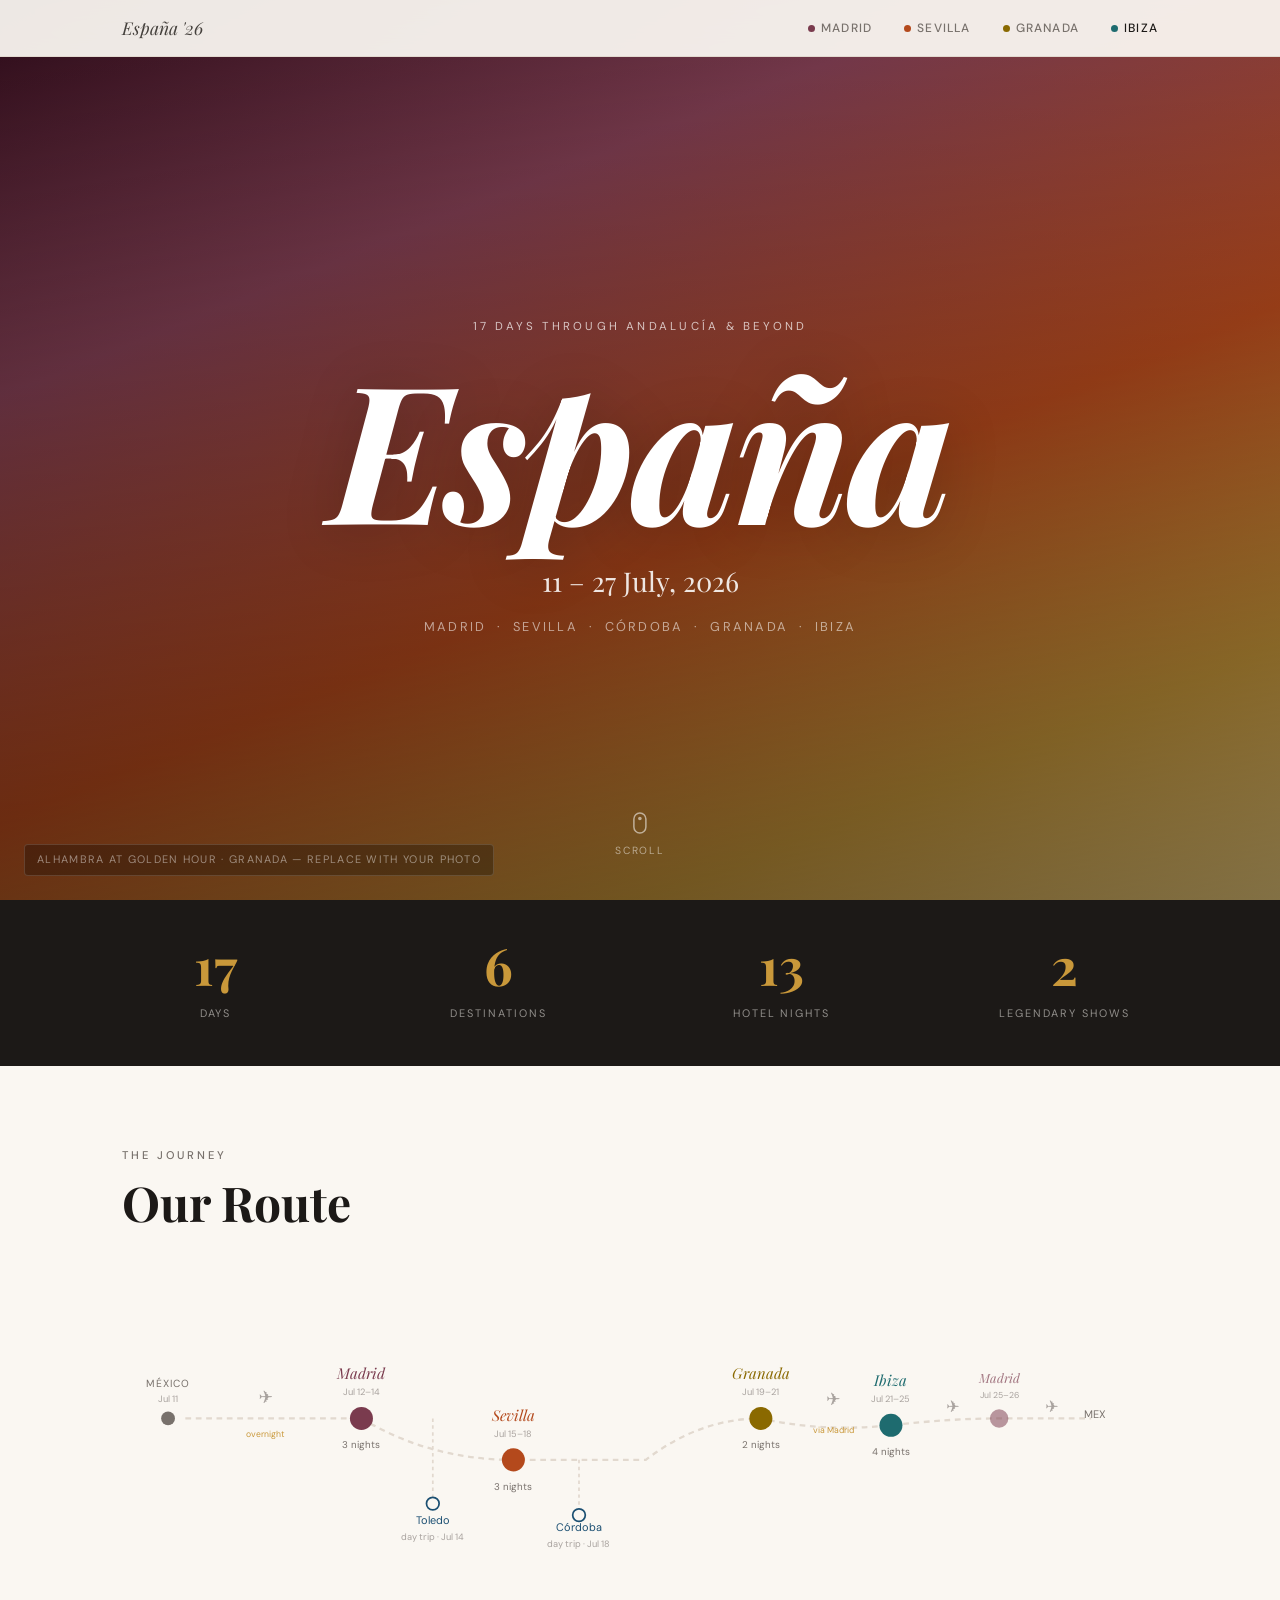
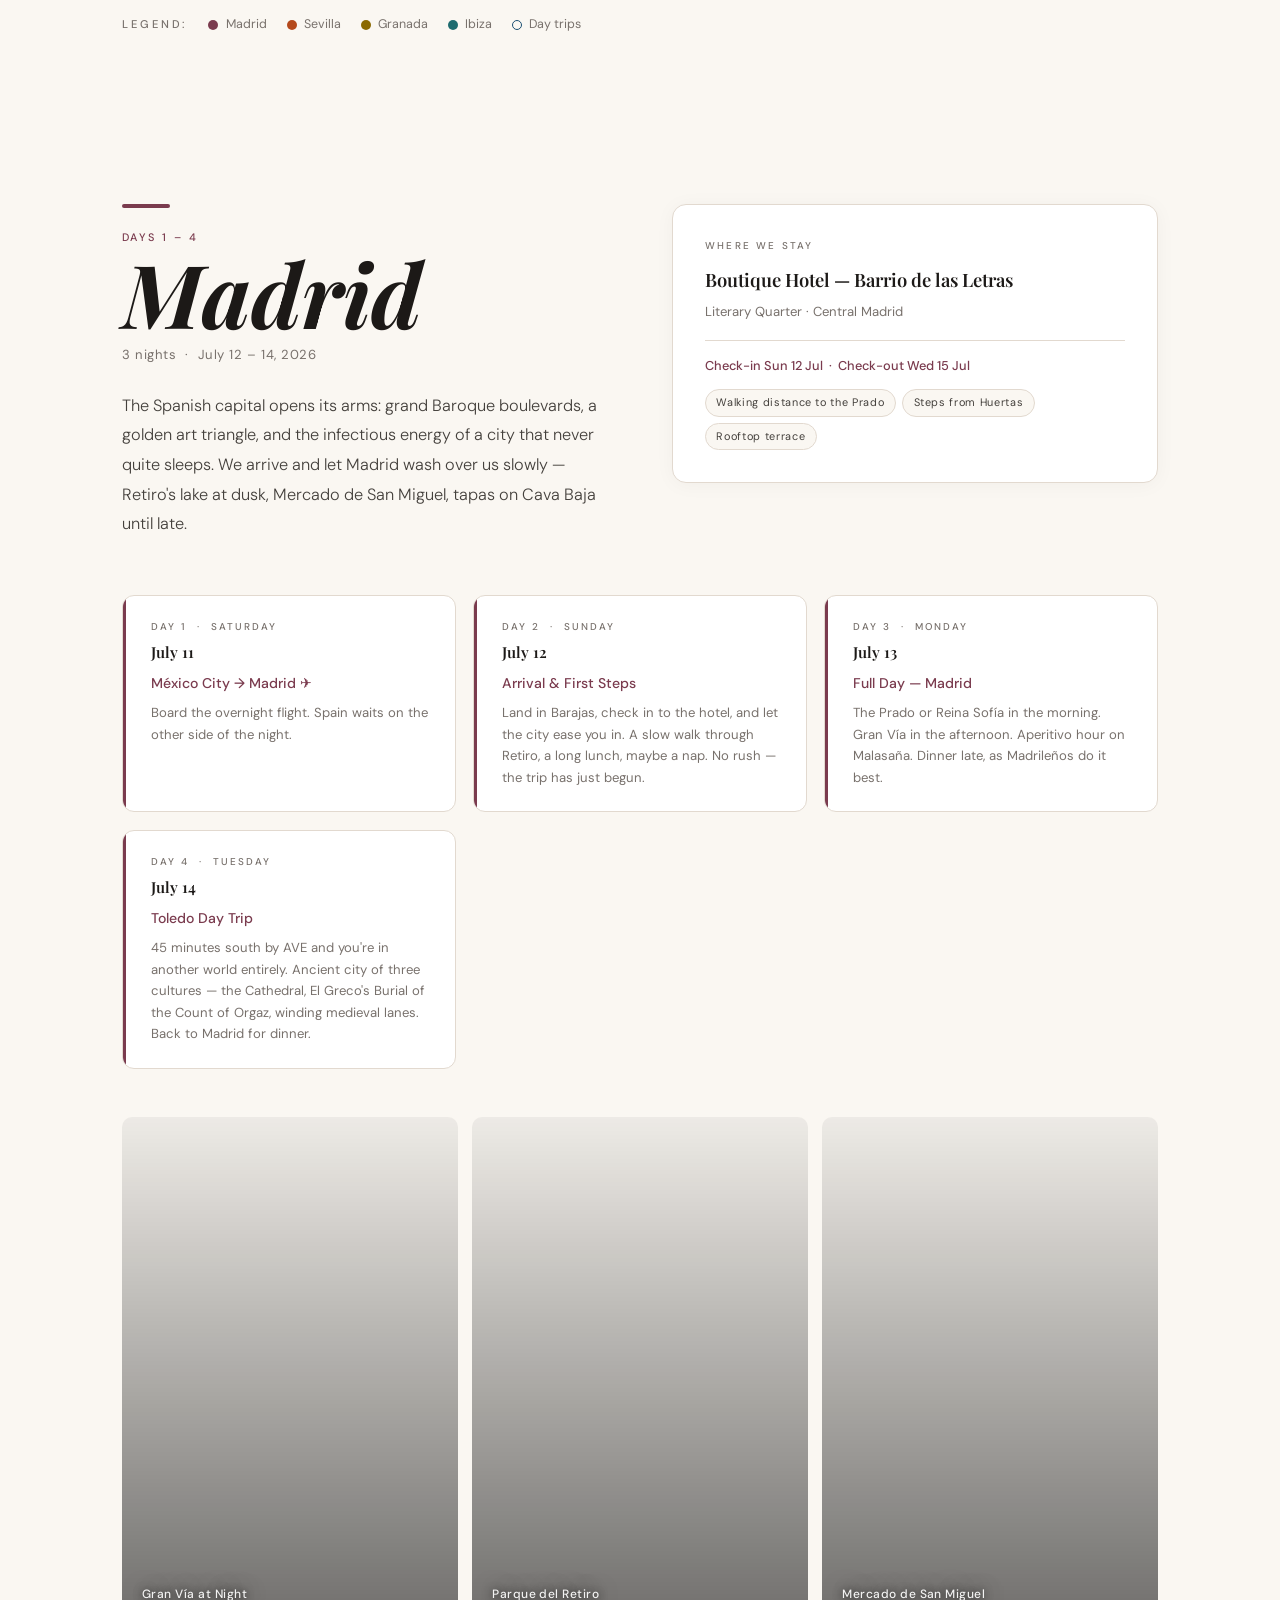
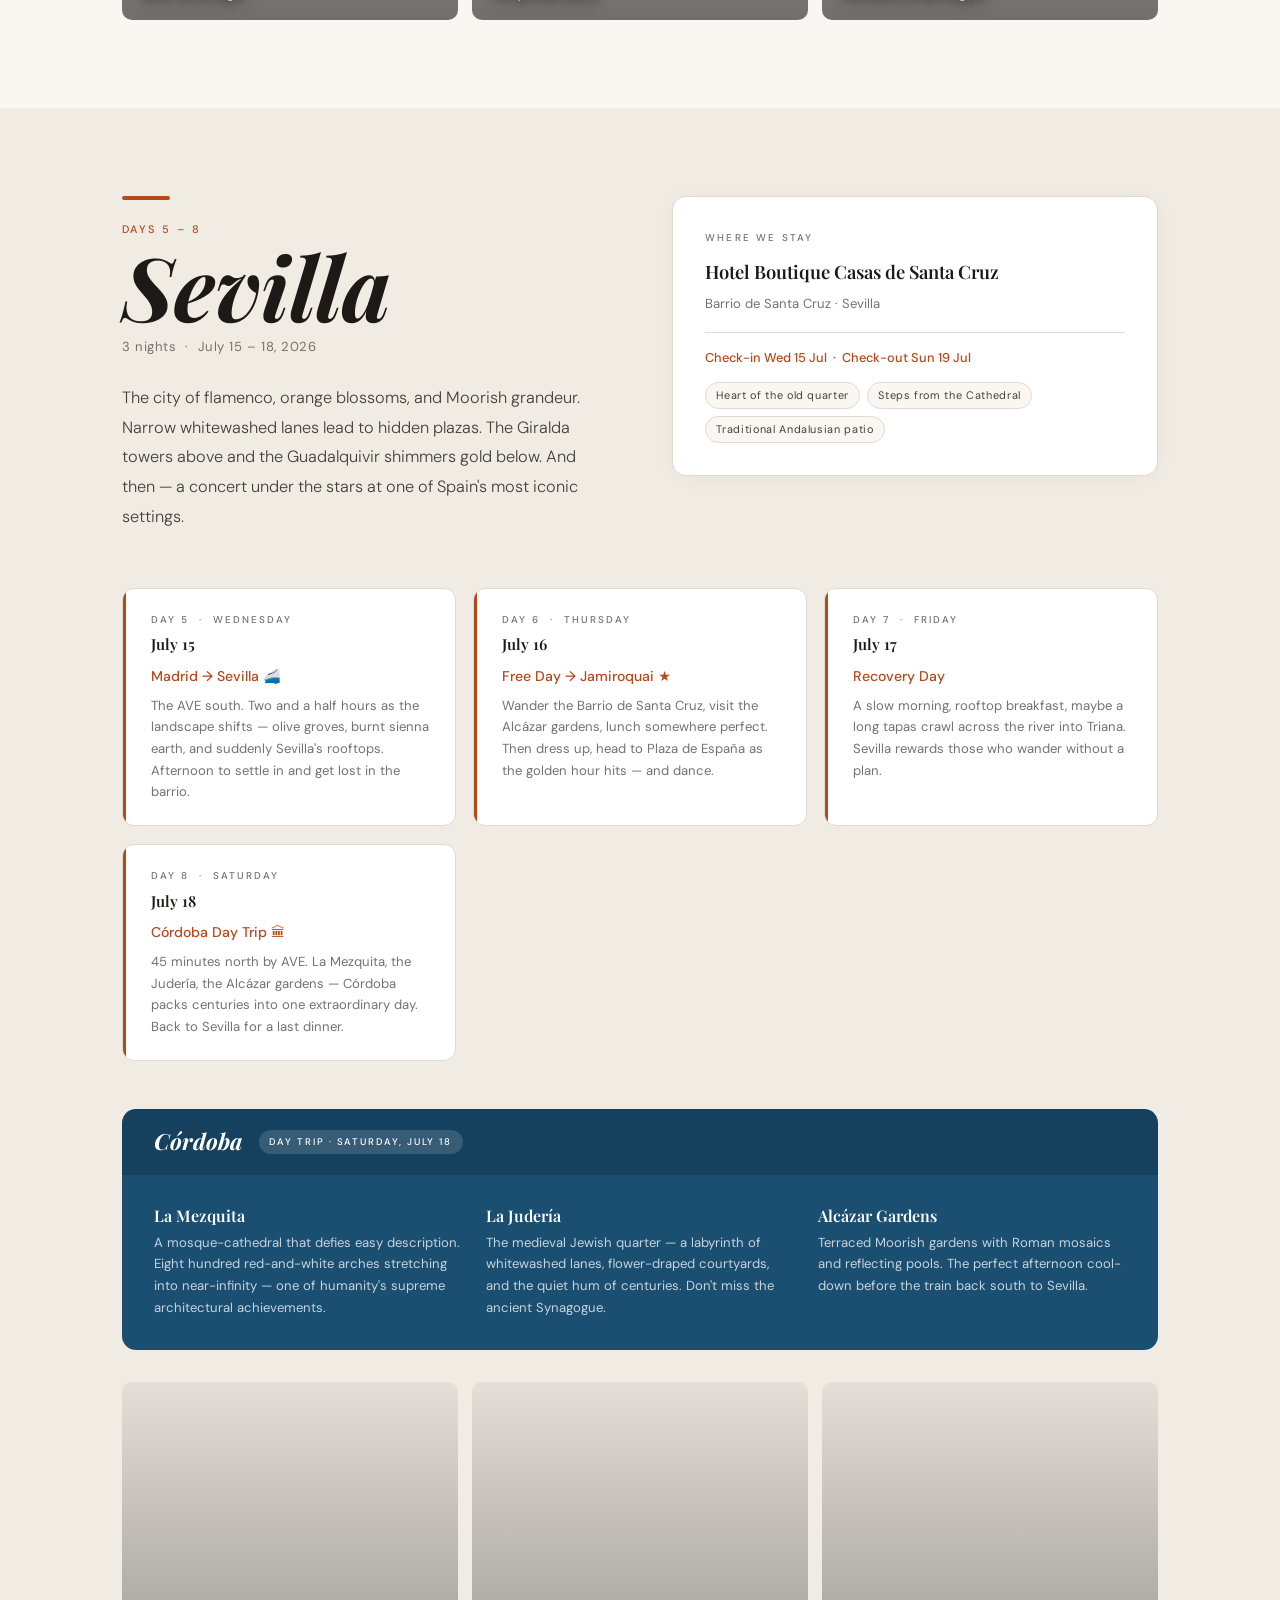
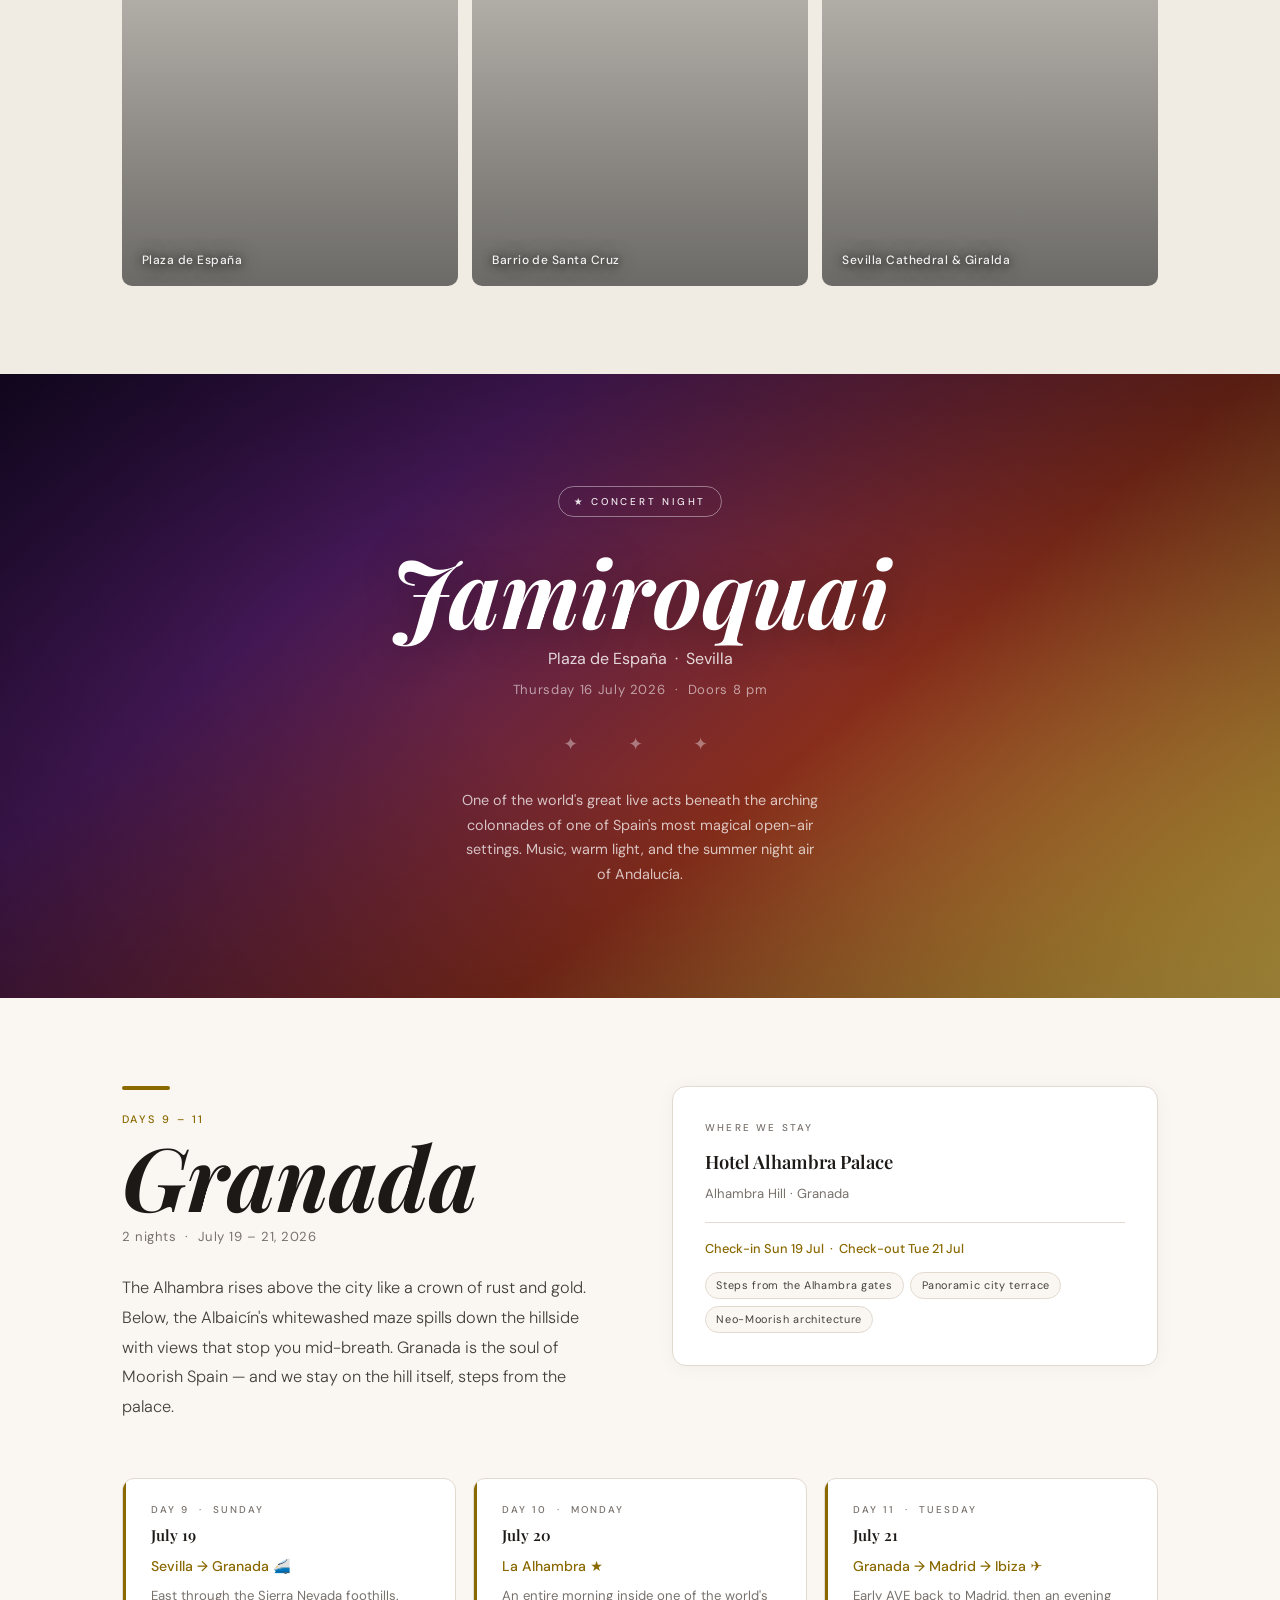
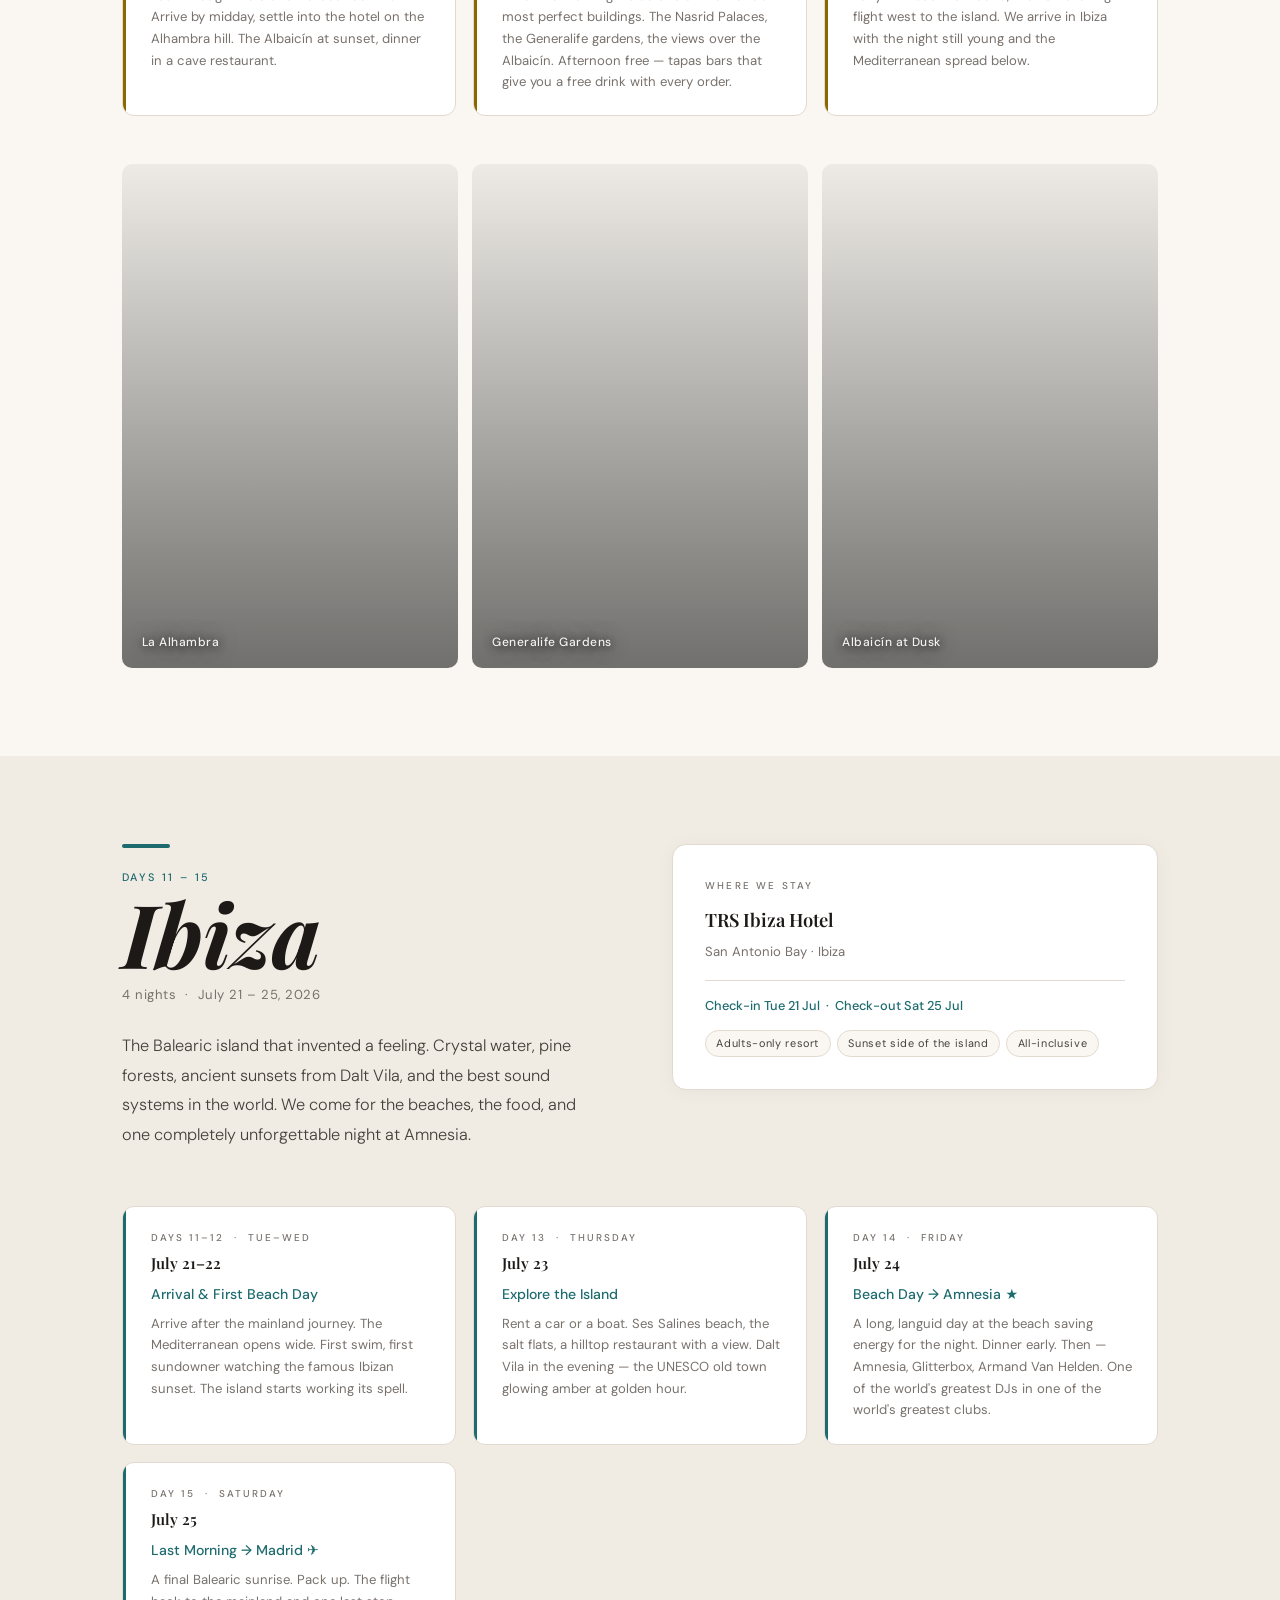
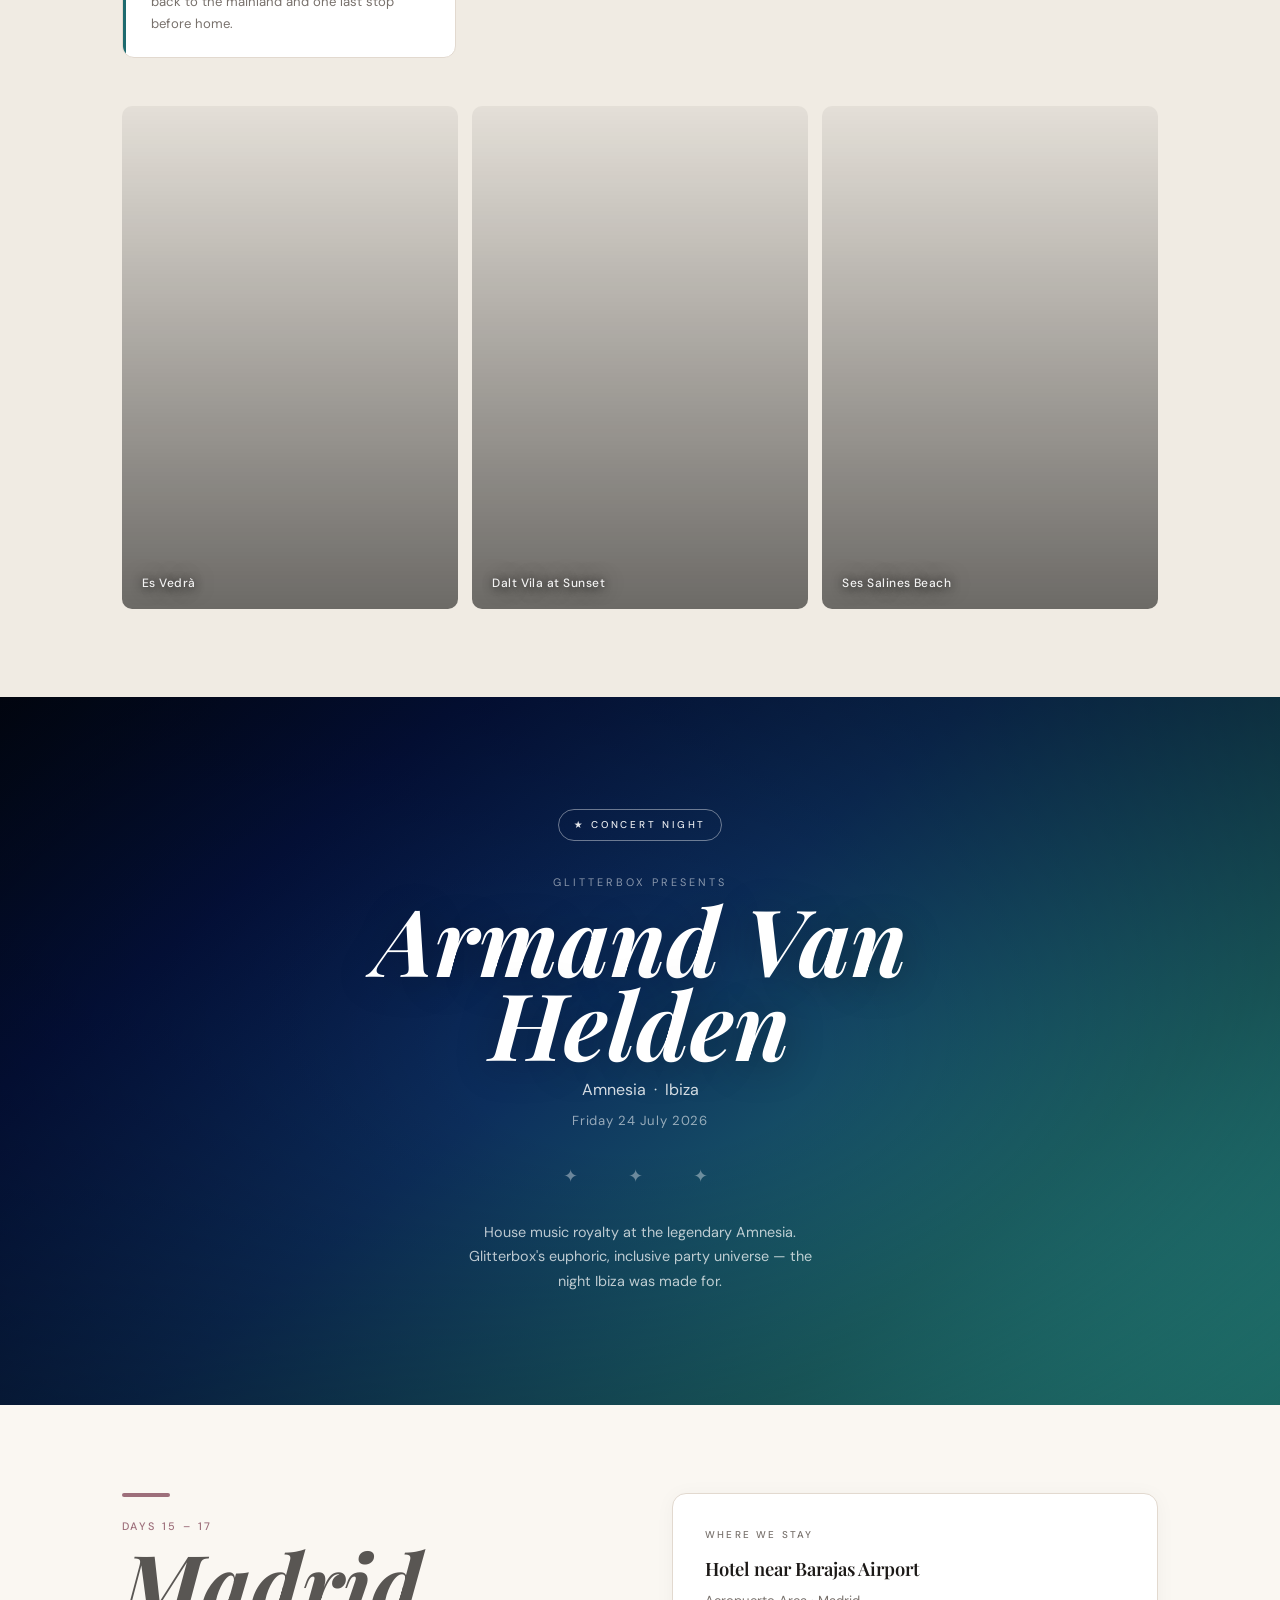
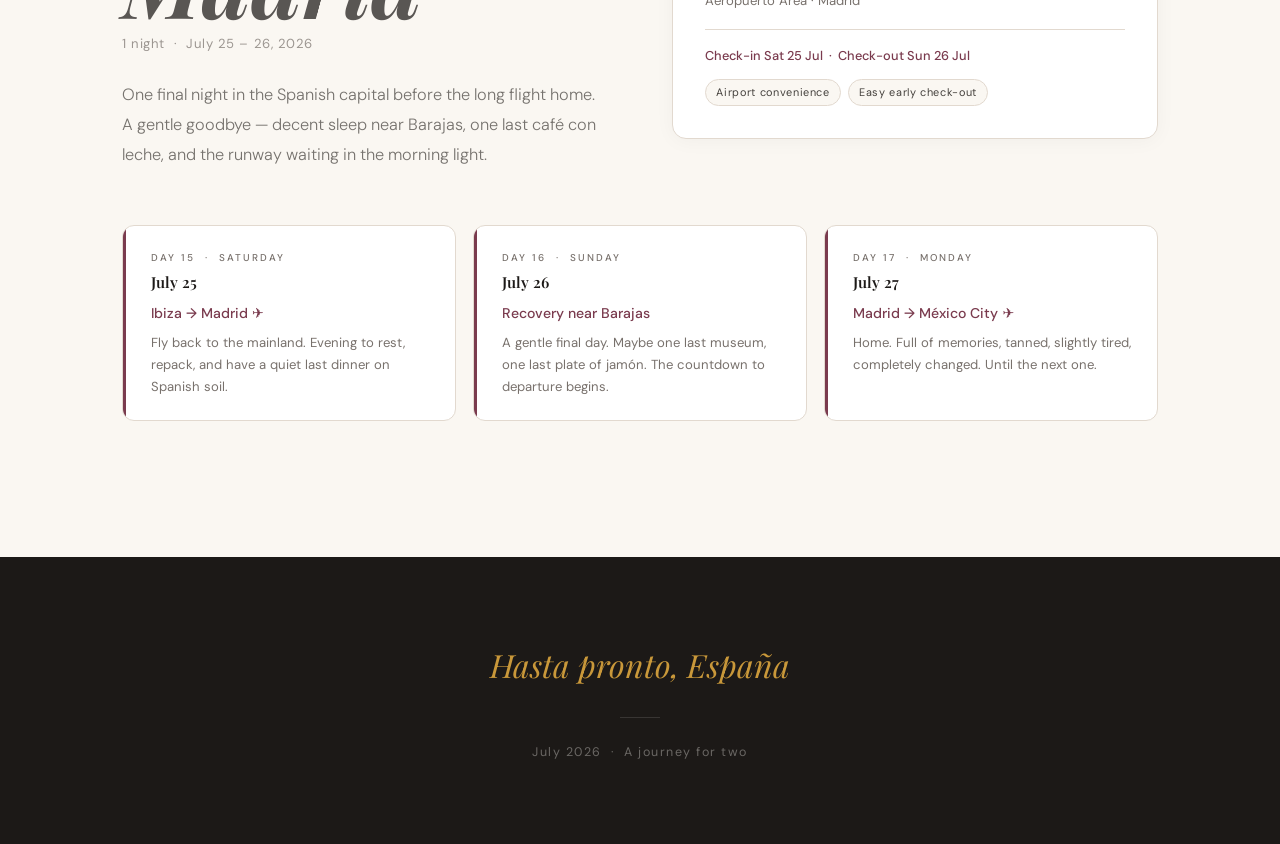
==== commit f7ae8fb1: "Replace photo placeholders with real Unsplash images Swaps all 12 gradient placeholders for location" ====
--- a/spain_trip/index.html
+++ b/spain_trip/index.html
@@ -302,21 +302,15 @@
       border-radius: 10px; overflow: hidden;
       position: relative; aspect-ratio: 2 / 3;
       display: flex; flex-direction: column;
-      align-items: center; justify-content: center;
-      text-align: center; padding: 1rem;
+      align-items: flex-start; justify-content: flex-end;
+      padding: 1.1rem 1.25rem;
     }
     .photo-lbl {
-      font-size: 0.78rem; font-weight: 500;
+      font-size: 0.75rem; font-weight: 500;
       color: rgba(255,255,255,0.92);
-      text-shadow: 0 1px 4px rgba(0,0,0,0.45);
-      margin-bottom: 0.5rem; letter-spacing: 0.03em;
-    }
-    .replace-badge {
-      font-size: 0.58rem; letter-spacing: 0.14em; text-transform: uppercase;
-      color: rgba(255,255,255,0.65);
-      background: rgba(0,0,0,0.22);
-      padding: 0.2rem 0.55rem; border-radius: 3px;
-      border: 1px solid rgba(255,255,255,0.25);
+      text-shadow: 0 1px 8px rgba(0,0,0,0.8), 0 0 20px rgba(0,0,0,0.5);
+      letter-spacing: 0.04em; line-height: 1.3;
+      position: relative; z-index: 1;
     }
 
     /* ─── HIGHLIGHT CARDS (concerts) ─── */
@@ -678,17 +672,14 @@
 
     <!-- Photos -->
     <div class="photos">
-      <div class="photo fade" style="background: linear-gradient(145deg, #4C1828, #9E4F6A)">
+      <div class="photo fade" style="background: linear-gradient(to bottom, rgba(0,0,0,0.05), rgba(0,0,0,0.55)), url('https://images.unsplash.com/photo-vKVc9oFmDjM?auto=format&fit=crop&w=600&h=900&q=80') center/cover no-repeat">
         <p class="photo-lbl">Gran Vía at Night</p>
-        <span class="replace-badge">Replace me</span>
-      </div>
-      <div class="photo fade" style="background: linear-gradient(145deg, #7A3B4E, #C47090)">
+      </div>
+      <div class="photo fade" style="background: linear-gradient(to bottom, rgba(0,0,0,0.05), rgba(0,0,0,0.55)), url('https://images.unsplash.com/photo-yD9rlSBT9Eo?auto=format&fit=crop&w=600&h=900&q=80') center/cover no-repeat">
         <p class="photo-lbl">Parque del Retiro</p>
-        <span class="replace-badge">Replace me</span>
-      </div>
-      <div class="photo fade" style="background: linear-gradient(145deg, #3E0E20, #7A3B4E)">
+      </div>
+      <div class="photo fade" style="background: linear-gradient(to bottom, rgba(0,0,0,0.05), rgba(0,0,0,0.55)), url('https://images.unsplash.com/photo-j_eSrickVd4?auto=format&fit=crop&w=600&h=900&q=80') center/cover no-repeat">
         <p class="photo-lbl">Mercado de San Miguel</p>
-        <span class="replace-badge">Replace me</span>
       </div>
     </div>
 
@@ -776,17 +767,14 @@
 
     <!-- Photos -->
     <div class="photos mt-2">
-      <div class="photo fade" style="background: linear-gradient(145deg, #7A2010, #D4643A)">
+      <div class="photo fade" style="background: linear-gradient(to bottom, rgba(0,0,0,0.05), rgba(0,0,0,0.55)), url('https://images.unsplash.com/photo-4HWBIUH9yRM?auto=format&fit=crop&w=600&h=900&q=80') center/cover no-repeat">
         <p class="photo-lbl">Plaza de España</p>
-        <span class="replace-badge">Replace me</span>
-      </div>
-      <div class="photo fade" style="background: linear-gradient(145deg, #B4491C, #E8844A)">
+      </div>
+      <div class="photo fade" style="background: linear-gradient(to bottom, rgba(0,0,0,0.05), rgba(0,0,0,0.55)), url('https://images.unsplash.com/photo-zEs2vWTDEGI?auto=format&fit=crop&w=600&h=900&q=80') center/cover no-repeat">
         <p class="photo-lbl">Barrio de Santa Cruz</p>
-        <span class="replace-badge">Replace me</span>
-      </div>
-      <div class="photo fade" style="background: linear-gradient(145deg, #8A2E10, #C44A20)">
+      </div>
+      <div class="photo fade" style="background: linear-gradient(to bottom, rgba(0,0,0,0.05), rgba(0,0,0,0.55)), url('https://images.unsplash.com/photo-8K6nHmxU70k?auto=format&fit=crop&w=600&h=900&q=80') center/cover no-repeat">
         <p class="photo-lbl">Sevilla Cathedral &amp; Giralda</p>
-        <span class="replace-badge">Replace me</span>
       </div>
     </div>
 
@@ -865,17 +853,14 @@
 
     <!-- Photos -->
     <div class="photos">
-      <div class="photo fade" style="background: linear-gradient(145deg, #4A2800, #A07400)">
+      <div class="photo fade" style="background: linear-gradient(to bottom, rgba(0,0,0,0.05), rgba(0,0,0,0.55)), url('https://images.unsplash.com/photo-fJgrq86poVo?auto=format&fit=crop&w=600&h=900&q=80') center/cover no-repeat">
         <p class="photo-lbl">La Alhambra</p>
-        <span class="replace-badge">Replace me</span>
-      </div>
-      <div class="photo fade" style="background: linear-gradient(145deg, #8A6900, #D4A827)">
+      </div>
+      <div class="photo fade" style="background: linear-gradient(to bottom, rgba(0,0,0,0.05), rgba(0,0,0,0.55)), url('https://images.unsplash.com/photo-di_YbOIqnIE?auto=format&fit=crop&w=600&h=900&q=80') center/cover no-repeat">
         <p class="photo-lbl">Generalife Gardens</p>
-        <span class="replace-badge">Replace me</span>
-      </div>
-      <div class="photo fade" style="background: linear-gradient(145deg, #6A4800, #A87C10)">
+      </div>
+      <div class="photo fade" style="background: linear-gradient(to bottom, rgba(0,0,0,0.05), rgba(0,0,0,0.55)), url('https://images.unsplash.com/photo-HN9Jf9ICvCo?auto=format&fit=crop&w=600&h=900&q=80') center/cover no-repeat">
         <p class="photo-lbl">Albaicín at Dusk</p>
-        <span class="replace-badge">Replace me</span>
       </div>
     </div>
 
@@ -941,17 +926,14 @@
 
     <!-- Photos -->
     <div class="photos">
-      <div class="photo fade" style="background: linear-gradient(145deg, #0C3E42, #2E9DA2)">
-        <p class="photo-lbl">Es Vedrà Sea View</p>
-        <span class="replace-badge">Replace me</span>
-      </div>
-      <div class="photo fade" style="background: linear-gradient(145deg, #1E6B6F, #52B7BC)">
+      <div class="photo fade" style="background: linear-gradient(to bottom, rgba(0,0,0,0.05), rgba(0,0,0,0.55)), url('https://images.unsplash.com/photo-9j5zI9mKnIQ?auto=format&fit=crop&w=600&h=900&q=80') center/cover no-repeat">
+        <p class="photo-lbl">Es Vedrà</p>
+      </div>
+      <div class="photo fade" style="background: linear-gradient(to bottom, rgba(0,0,0,0.05), rgba(0,0,0,0.55)), url('https://images.unsplash.com/photo-2kAbnnH9pZA?auto=format&fit=crop&w=600&h=900&q=80') center/cover no-repeat">
         <p class="photo-lbl">Dalt Vila at Sunset</p>
-        <span class="replace-badge">Replace me</span>
-      </div>
-      <div class="photo fade" style="background: linear-gradient(145deg, #144A4E, #349AA0)">
+      </div>
+      <div class="photo fade" style="background: linear-gradient(to bottom, rgba(0,0,0,0.05), rgba(0,0,0,0.55)), url('https://images.unsplash.com/photo-YZ8Jc6TiH2A?auto=format&fit=crop&w=600&h=900&q=80') center/cover no-repeat">
         <p class="photo-lbl">Ses Salines Beach</p>
-        <span class="replace-badge">Replace me</span>
       </div>
     </div>
 
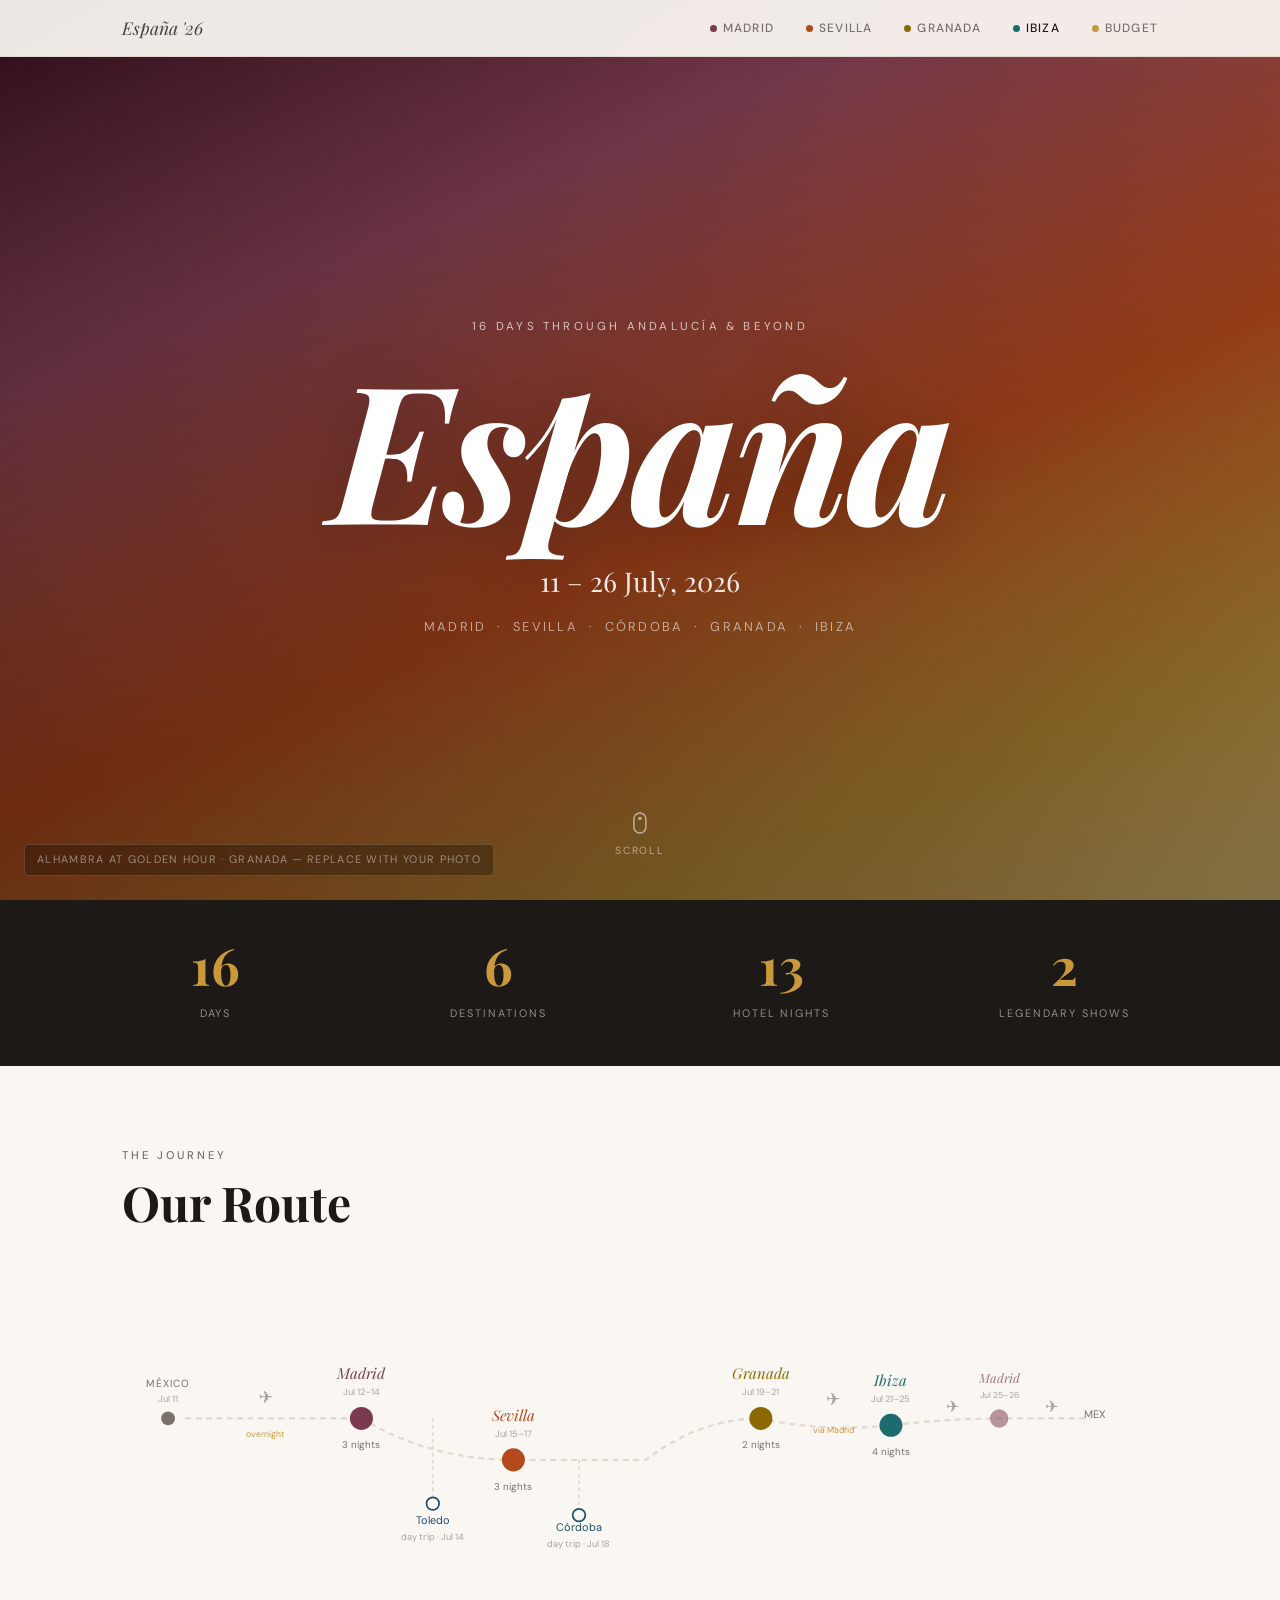
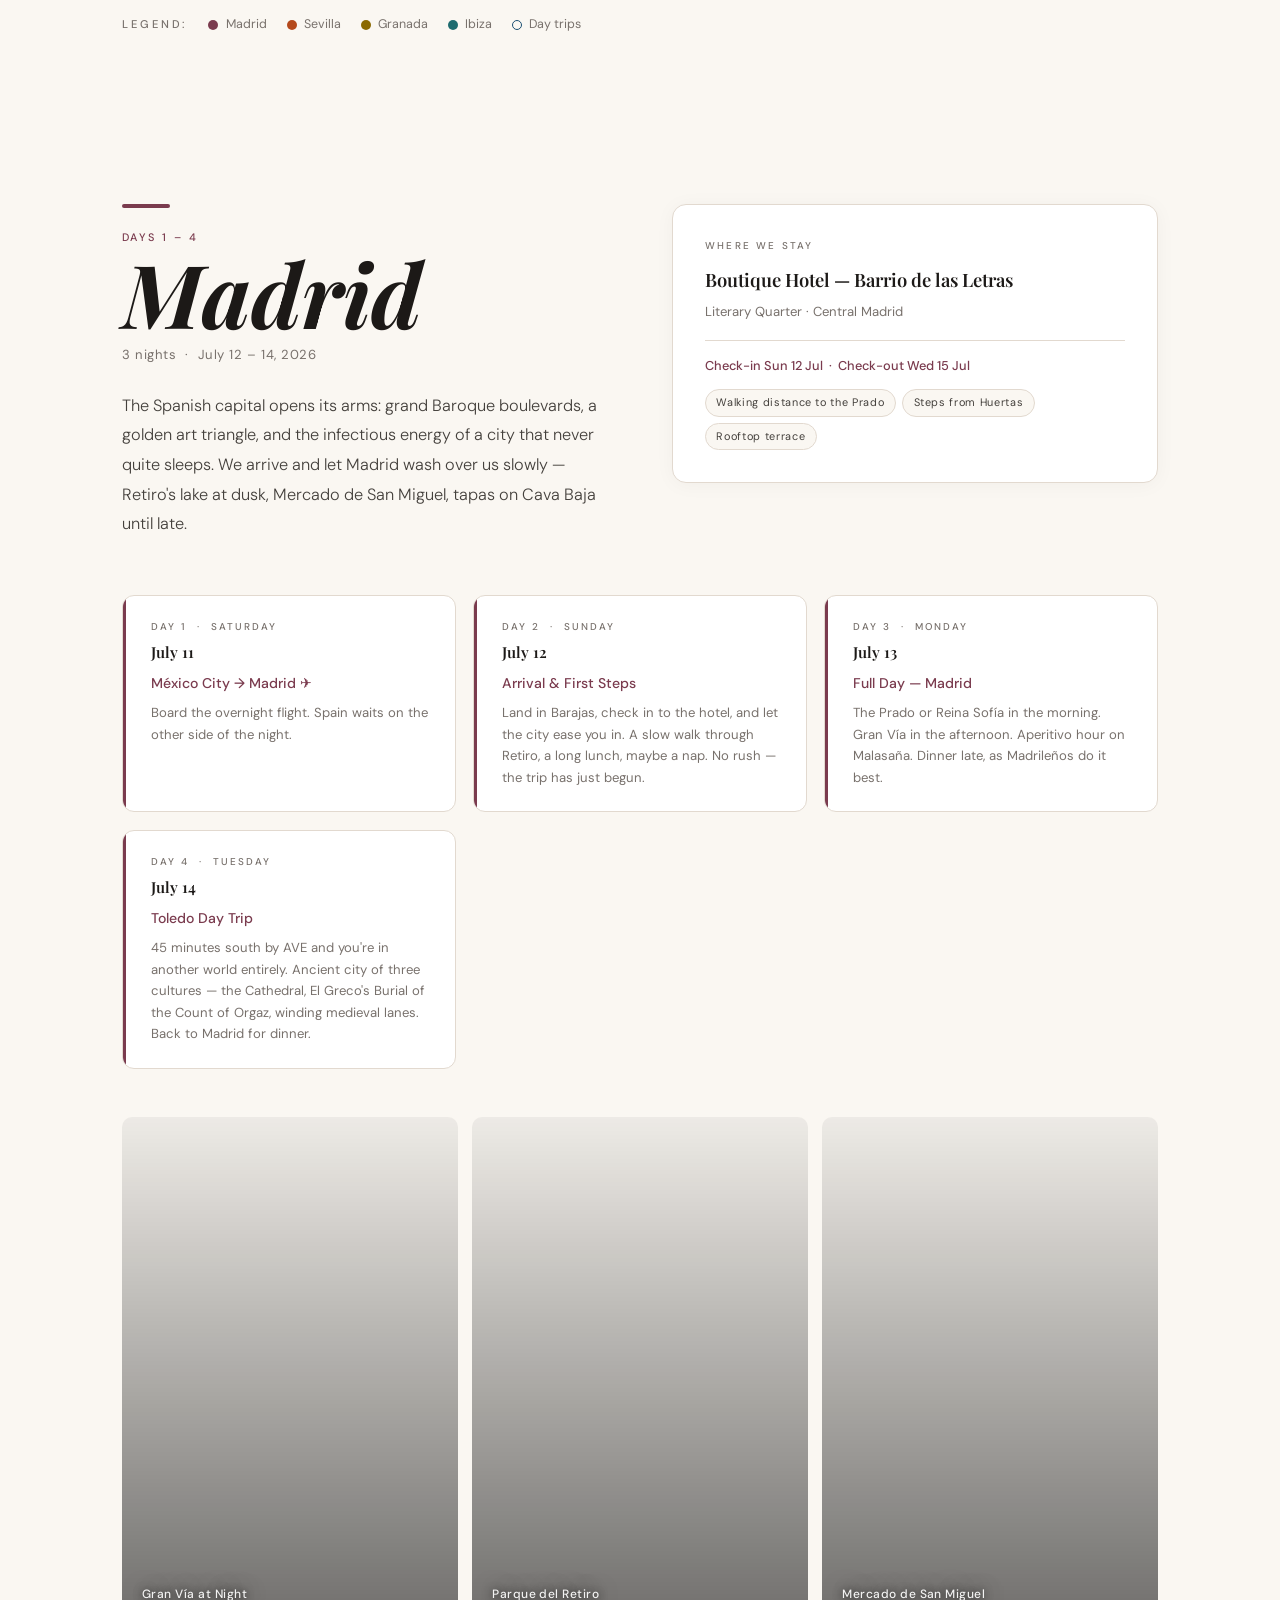
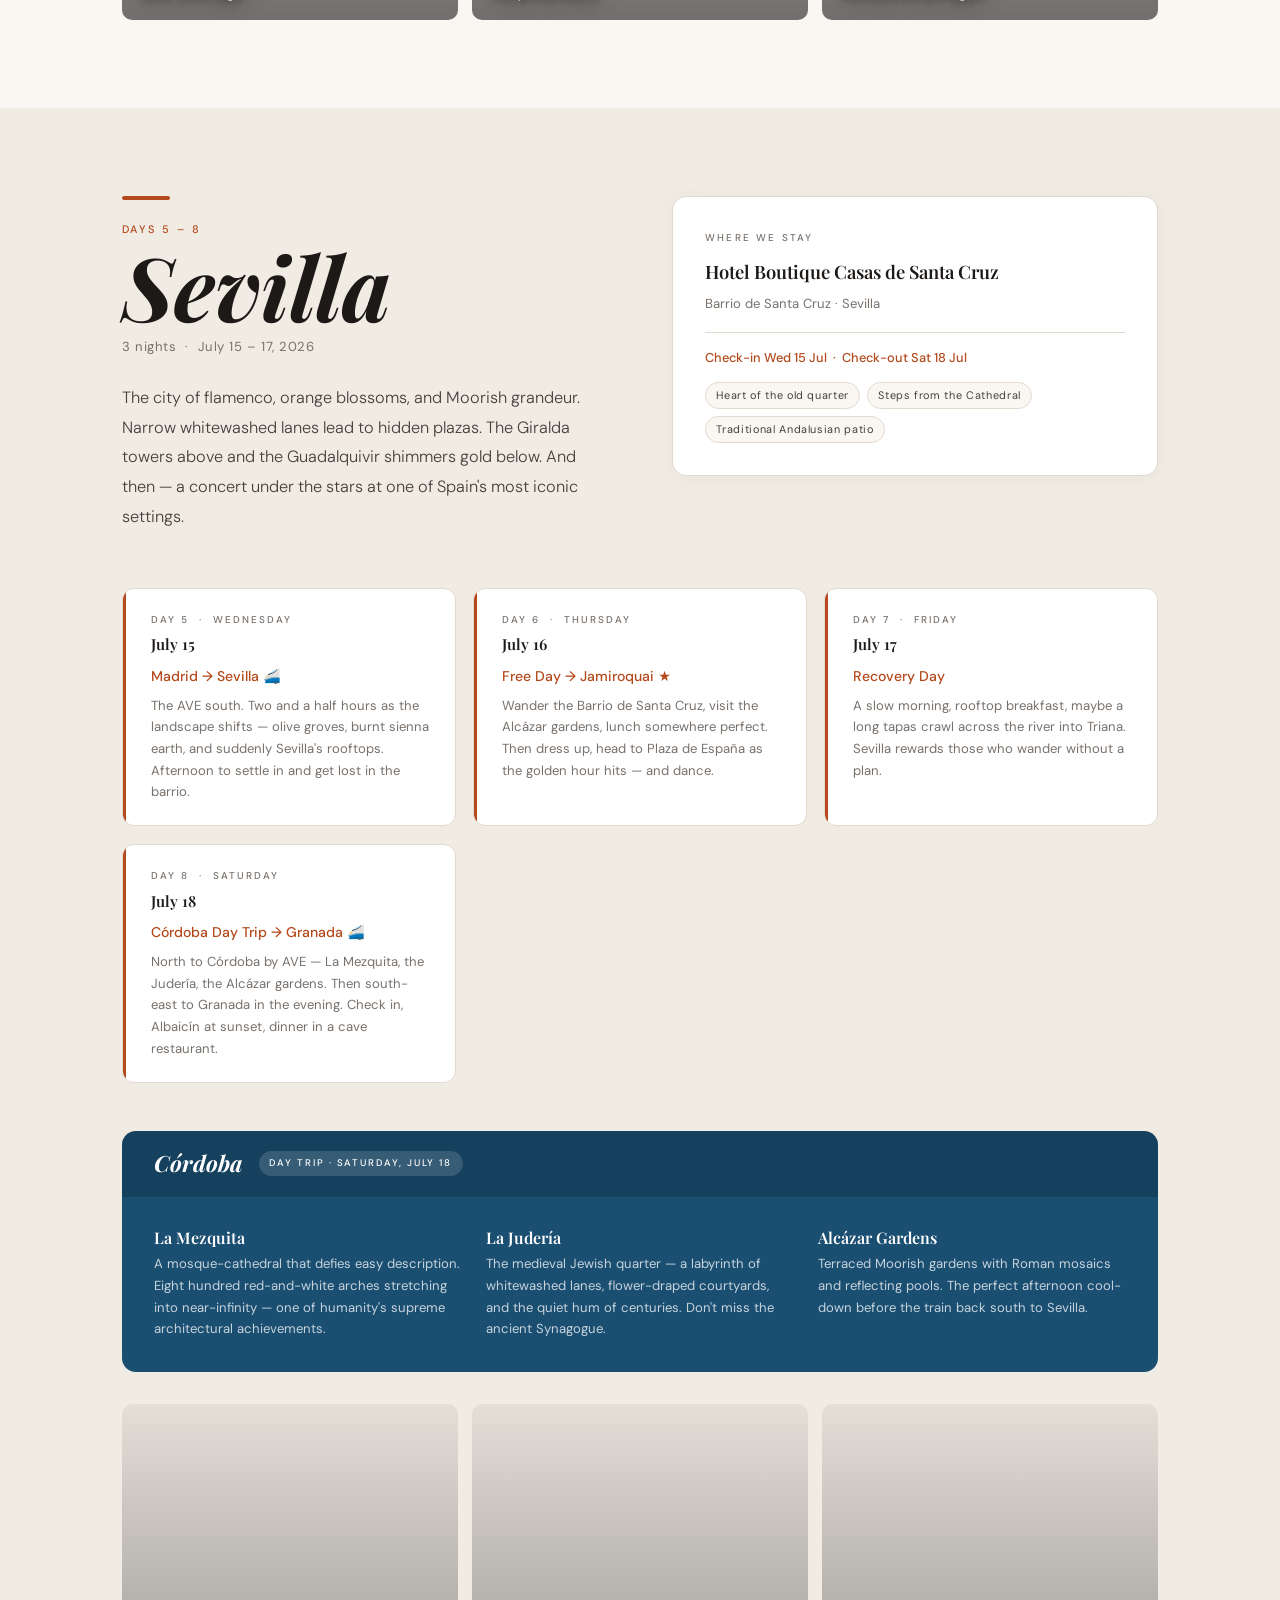
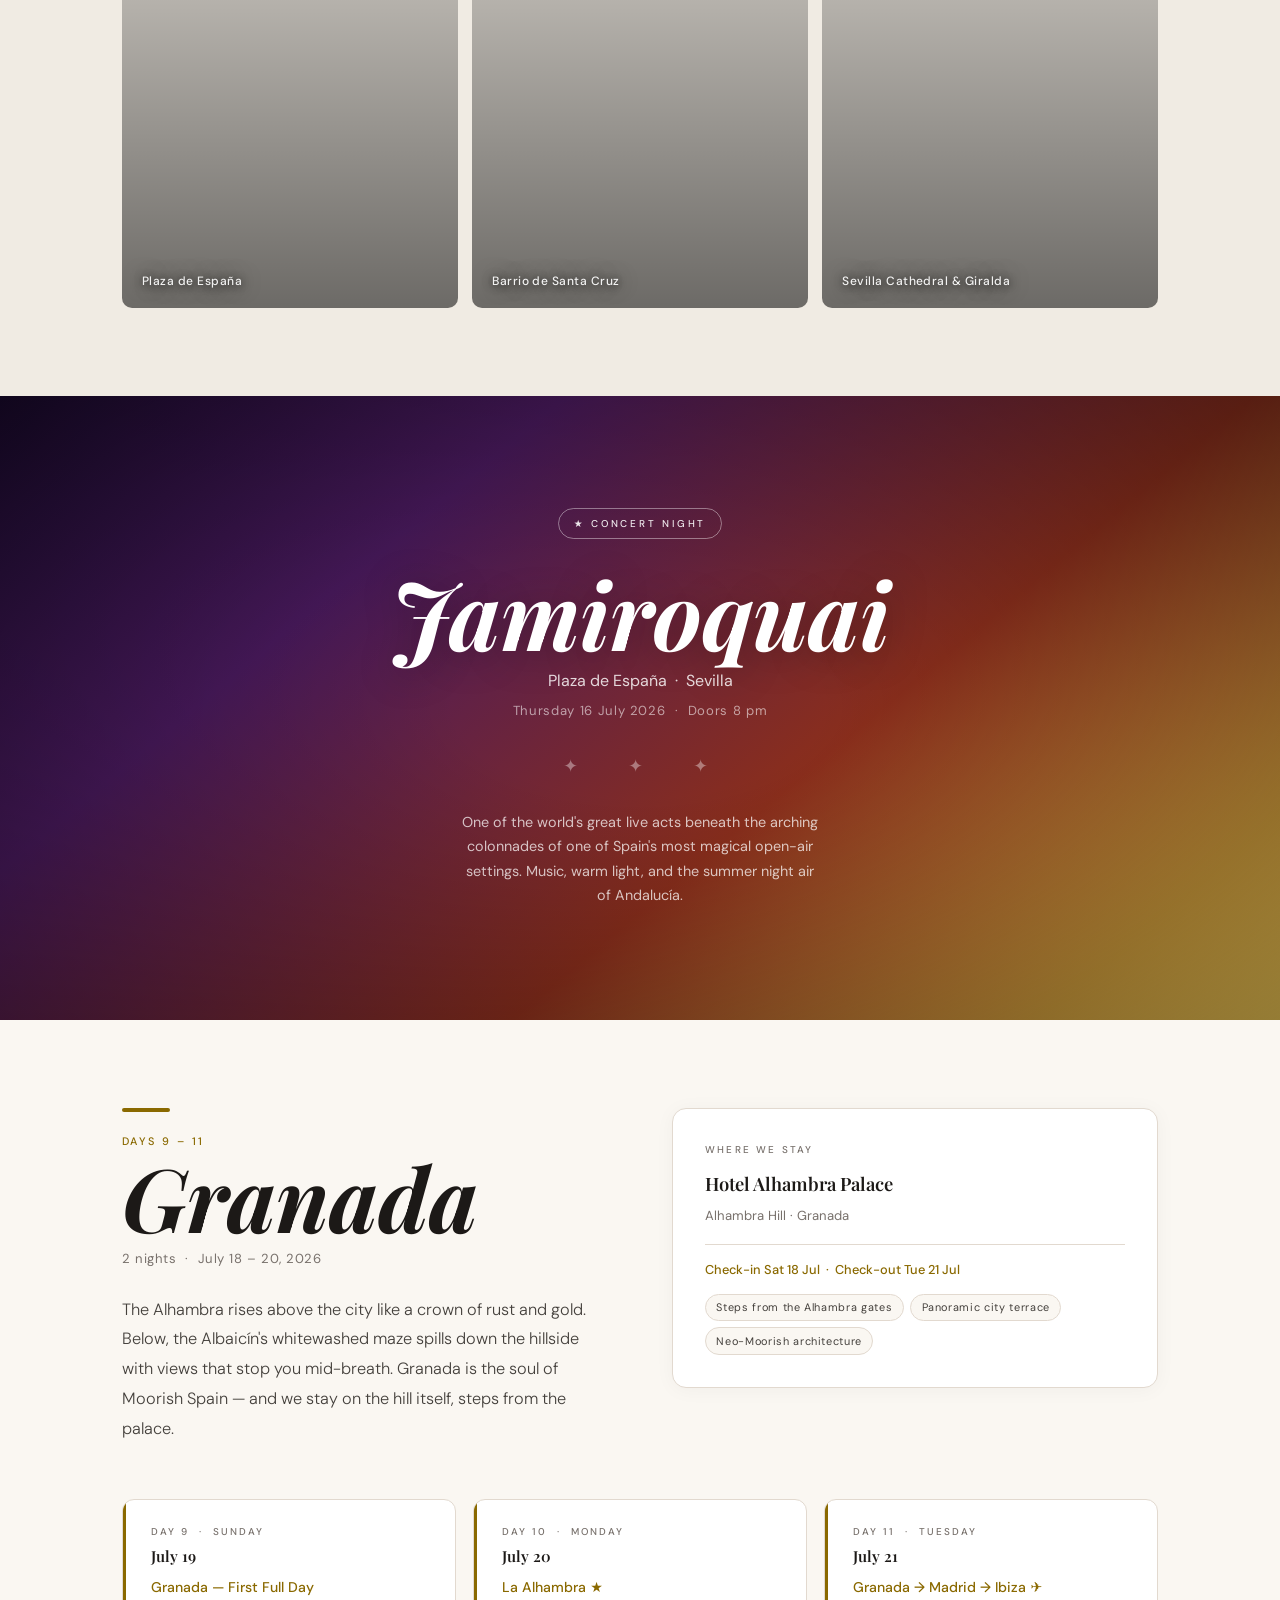
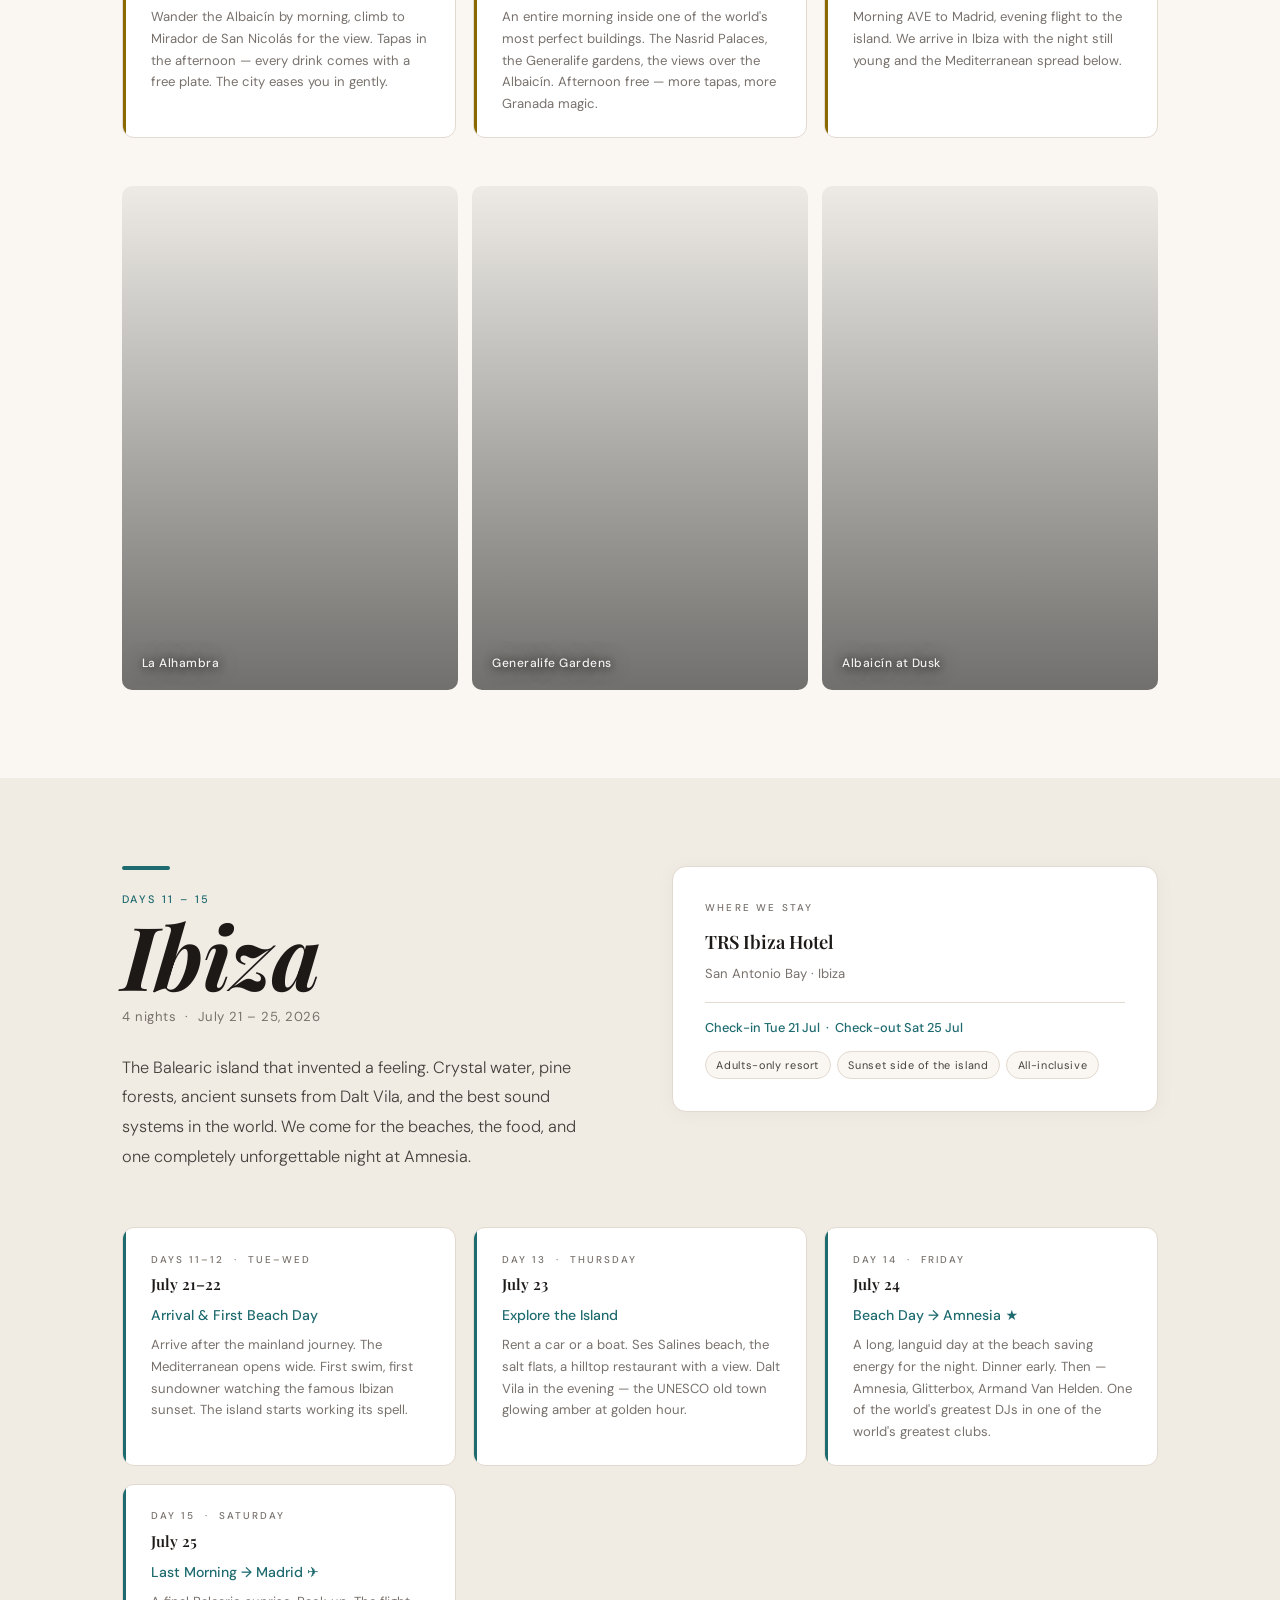
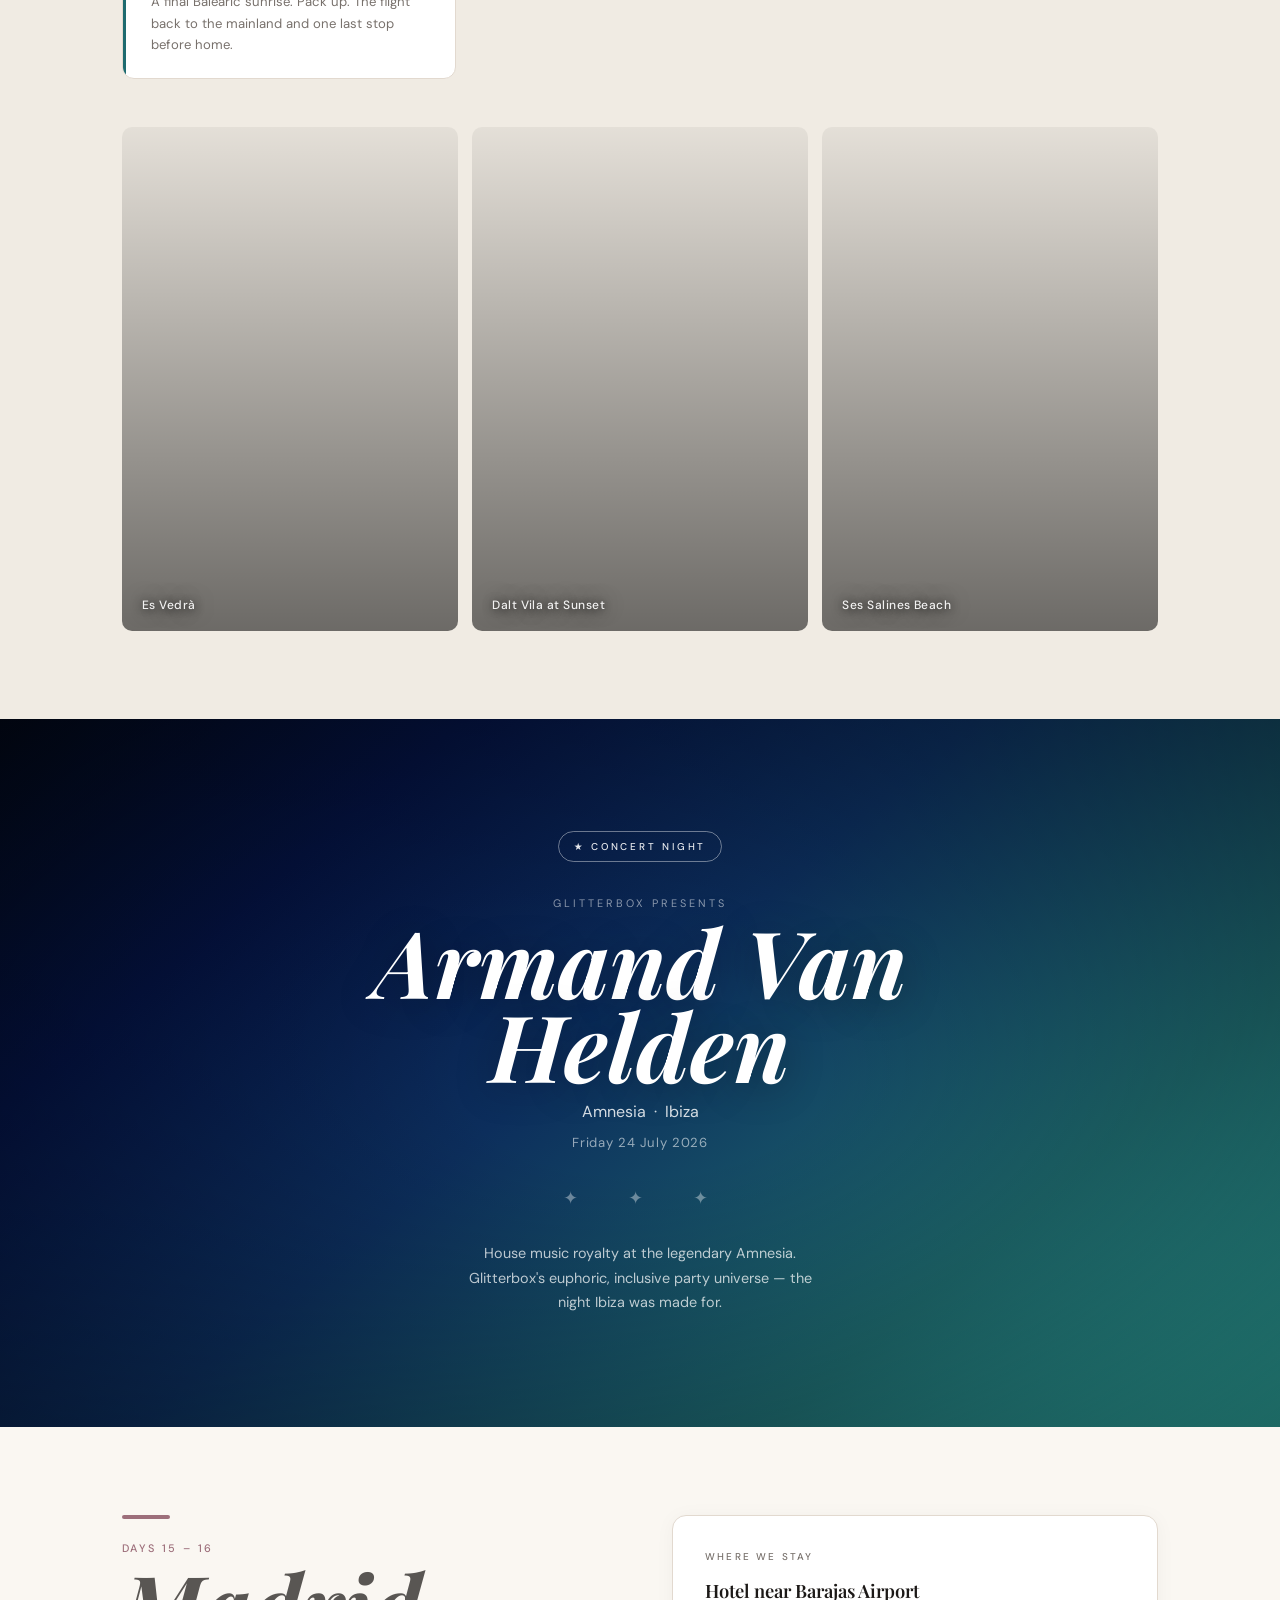
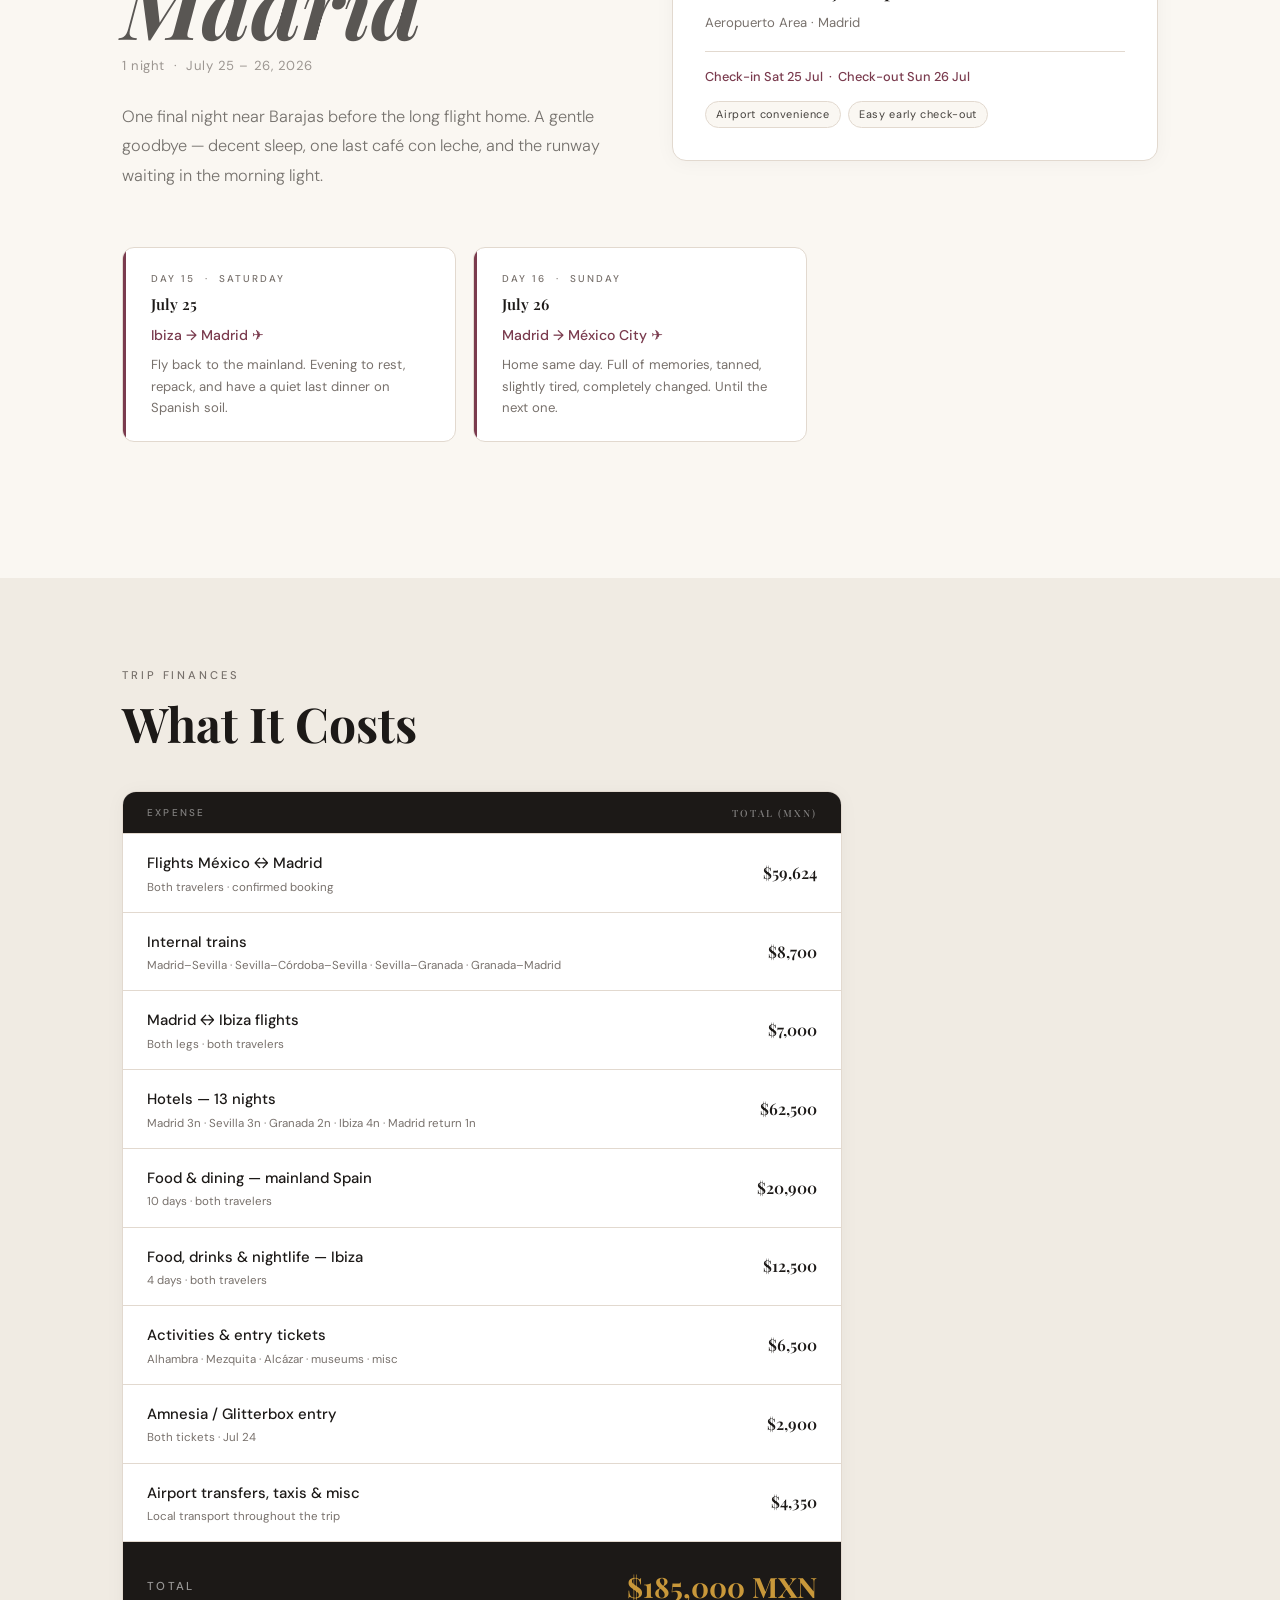
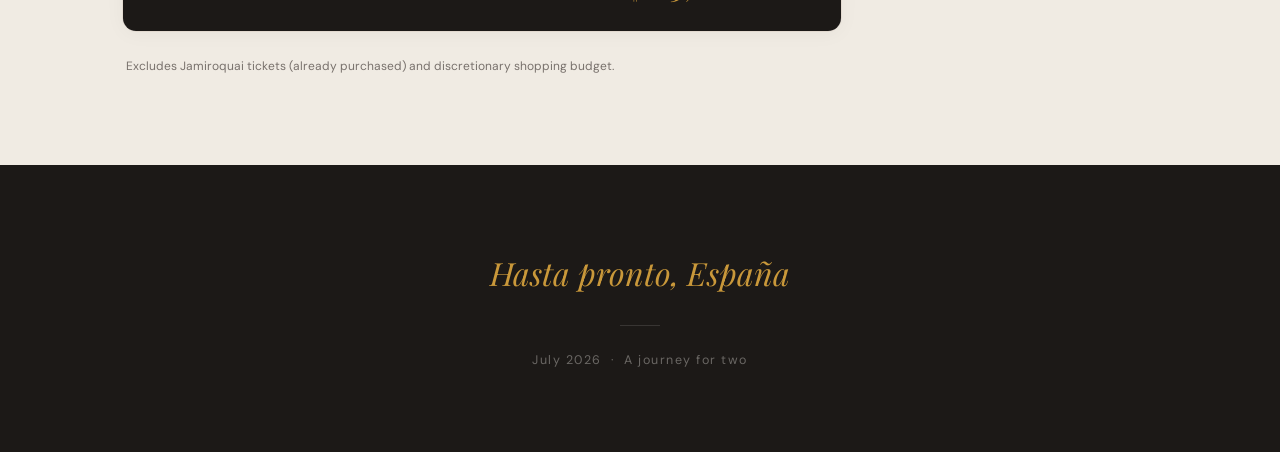
==== commit 281a8a39: "Update itinerary to 16 days + add budget section - Correct trip duration: 17 → 16 days (Jul 11-26), " ====
--- a/spain_trip/index.html
+++ b/spain_trip/index.html
@@ -415,6 +415,60 @@
     }
     .orn-rule span { color: var(--gold); font-size: 0.9rem; }
 
+    /* ─── BUDGET ─── */
+    .budget-grid {
+      max-width: 720px;
+      border: 1px solid var(--cream-dark);
+      border-radius: 14px;
+      overflow: hidden;
+      background: var(--white);
+      box-shadow: 0 2px 20px rgba(0,0,0,0.04);
+      margin-bottom: 1.5rem;
+    }
+    .budget-row {
+      display: flex; justify-content: space-between; align-items: center;
+      padding: 1rem 1.5rem;
+      border-bottom: 1px solid var(--cream-dark);
+      gap: 1rem;
+    }
+    .budget-row:last-child { border-bottom: none; }
+    .budget-row--header {
+      background: var(--ink); padding: 0.75rem 1.5rem;
+    }
+    .budget-row--header .budget-cat {
+      font-size: 0.62rem; letter-spacing: 0.22em; text-transform: uppercase;
+      color: rgba(255,255,255,0.45); font-weight: 500;
+    }
+    .budget-row--header .budget-amt {
+      font-size: 0.62rem; letter-spacing: 0.22em; text-transform: uppercase;
+      color: rgba(255,255,255,0.45); font-weight: 500;
+    }
+    .budget-item {
+      font-weight: 500; font-size: 0.93rem; color: var(--ink); margin-bottom: 0.15rem;
+    }
+    .budget-note {
+      font-size: 0.72rem; color: var(--ink-light); line-height: 1.5;
+    }
+    .budget-amt {
+      font-family: var(--serif); font-size: 1rem; font-weight: 600;
+      color: var(--ink); white-space: nowrap; flex-shrink: 0;
+    }
+    .budget-row--total {
+      background: var(--ink); padding: 1.25rem 1.5rem;
+    }
+    .budget-total-lbl {
+      font-size: 0.72rem; letter-spacing: 0.2em; text-transform: uppercase;
+      color: rgba(255,255,255,0.55); font-weight: 500;
+    }
+    .budget-total-amt {
+      font-family: var(--serif); font-size: 1.75rem; font-weight: 700;
+      color: var(--gold); white-space: nowrap;
+    }
+    .budget-disclaimer {
+      font-size: 0.75rem; color: var(--ink-light);
+      max-width: 720px; padding: 0 0.25rem;
+    }
+
     /* ─── MISC ─── */
     .mt-2 { margin-top: 2rem; }
     .section-gap { padding-top: 3.5rem; }
@@ -433,6 +487,7 @@
       <li><a href="#sevilla"><span class="nav-dot" style="background:var(--c-sevilla)"></span>Sevilla</a></li>
       <li><a href="#granada"><span class="nav-dot" style="background:var(--c-granada)"></span>Granada</a></li>
       <li><a href="#ibiza"><span class="nav-dot" style="background:var(--c-ibiza)"></span>Ibiza</a></li>
+      <li><a href="#budget"><span class="nav-dot" style="background:var(--gold)"></span>Budget</a></li>
     </ul>
   </div>
 </nav>
@@ -448,9 +503,9 @@
   <div class="hero-overlay"></div>
 
   <div class="hero-content">
-    <p class="hero-eyebrow">17 days through Andalucía &amp; beyond</p>
+    <p class="hero-eyebrow">16 days through Andalucía &amp; beyond</p>
     <h1 class="hero-title">España</h1>
-    <p class="hero-dates">11 – 27 July, 2026</p>
+    <p class="hero-dates">11 – 26 July, 2026</p>
     <p class="hero-sub">Madrid &nbsp;·&nbsp; Sevilla &nbsp;·&nbsp; Córdoba &nbsp;·&nbsp; Granada &nbsp;·&nbsp; Ibiza</p>
   </div>
 
@@ -468,7 +523,7 @@
 ══════════════════════════════════════ -->
 <div class="stats">
   <div class="stats-grid">
-    <div><span class="stat-n">17</span><span class="stat-l">Days</span></div>
+    <div><span class="stat-n">16</span><span class="stat-l">Days</span></div>
     <div><span class="stat-n">6</span><span class="stat-l">Destinations</span></div>
     <div><span class="stat-n">13</span><span class="stat-l">Hotel Nights</span></div>
     <div><span class="stat-n">2</span><span class="stat-l">Legendary Shows</span></div>
@@ -537,7 +592,7 @@
         <text x="340" y="124" text-anchor="middle"
               font-family="Playfair Display, serif" font-size="13" fill="#B4491C" font-style="italic">Sevilla</text>
         <text x="340" y="138" text-anchor="middle"
-              font-family="DM Sans, sans-serif" font-size="8" fill="#A8A29E">Jul 15–18</text>
+              font-family="DM Sans, sans-serif" font-size="8" fill="#A8A29E">Jul 15–17</text>
         <text x="340" y="184" text-anchor="middle"
               font-family="DM Sans, sans-serif" font-size="8.5" fill="#78716C">3 nights</text>
 
@@ -698,7 +753,7 @@
         <div class="city-bar"></div>
         <p class="city-tag">Days 5 – 8</p>
         <h2 class="city-name">Sevilla</h2>
-        <p class="city-nights">3 nights &nbsp;·&nbsp; July 15 – 18, 2026</p>
+        <p class="city-nights">3 nights &nbsp;·&nbsp; July 15 – 17, 2026</p>
         <p class="city-desc">The city of flamenco, orange blossoms, and Moorish grandeur. Narrow whitewashed lanes lead to hidden plazas. The Giralda towers above and the Guadalquivir shimmers gold below. And then — a concert under the stars at one of Spain's most iconic settings.</p>
       </div>
       <div class="hotel fade">
@@ -706,7 +761,7 @@
         <p class="hotel-name">Hotel Boutique Casas de Santa Cruz</p>
         <p class="hotel-loc">Barrio de Santa Cruz · Sevilla</p>
         <hr class="thin">
-        <p class="hotel-dates">Check-in Wed 15 Jul &nbsp;·&nbsp; Check-out Sun 19 Jul</p>
+        <p class="hotel-dates">Check-in Wed 15 Jul &nbsp;·&nbsp; Check-out Sat 18 Jul</p>
         <div class="hotel-tags">
           <span class="htag">Heart of the old quarter</span>
           <span class="htag">Steps from the Cathedral</span>
@@ -738,8 +793,8 @@
       <div class="day fade">
         <p class="day-n">Day 8 &nbsp;·&nbsp; Saturday</p>
         <p class="day-d">July 18</p>
-        <p class="day-ttl">Córdoba Day Trip 🏛</p>
-        <p class="day-txt">45 minutes north by AVE. La Mezquita, the Judería, the Alcázar gardens — Córdoba packs centuries into one extraordinary day. Back to Sevilla for a last dinner.</p>
+        <p class="day-ttl">Córdoba Day Trip → Granada 🚄</p>
+        <p class="day-txt">North to Córdoba by AVE — La Mezquita, the Judería, the Alcázar gardens. Then south-east to Granada in the evening. Check in, Albaicín at sunset, dinner in a cave restaurant.</p>
       </div>
     </div>
 
@@ -812,7 +867,7 @@
         <div class="city-bar"></div>
         <p class="city-tag">Days 9 – 11</p>
         <h2 class="city-name">Granada</h2>
-        <p class="city-nights">2 nights &nbsp;·&nbsp; July 19 – 21, 2026</p>
+        <p class="city-nights">2 nights &nbsp;·&nbsp; July 18 – 20, 2026</p>
         <p class="city-desc">The Alhambra rises above the city like a crown of rust and gold. Below, the Albaicín's whitewashed maze spills down the hillside with views that stop you mid-breath. Granada is the soul of Moorish Spain — and we stay on the hill itself, steps from the palace.</p>
       </div>
       <div class="hotel fade">
@@ -820,7 +875,7 @@
         <p class="hotel-name">Hotel Alhambra Palace</p>
         <p class="hotel-loc">Alhambra Hill · Granada</p>
         <hr class="thin">
-        <p class="hotel-dates">Check-in Sun 19 Jul &nbsp;·&nbsp; Check-out Tue 21 Jul</p>
+        <p class="hotel-dates">Check-in Sat 18 Jul &nbsp;·&nbsp; Check-out Tue 21 Jul</p>
         <div class="hotel-tags">
           <span class="htag">Steps from the Alhambra gates</span>
           <span class="htag">Panoramic city terrace</span>
@@ -834,20 +889,20 @@
       <div class="day fade">
         <p class="day-n">Day 9 &nbsp;·&nbsp; Sunday</p>
         <p class="day-d">July 19</p>
-        <p class="day-ttl">Sevilla → Granada 🚄</p>
-        <p class="day-txt">East through the Sierra Nevada foothills. Arrive by midday, settle into the hotel on the Alhambra hill. The Albaicín at sunset, dinner in a cave restaurant.</p>
+        <p class="day-ttl">Granada — First Full Day</p>
+        <p class="day-txt">Wander the Albaicín by morning, climb to Mirador de San Nicolás for the view. Tapas in the afternoon — every drink comes with a free plate. The city eases you in gently.</p>
       </div>
       <div class="day fade">
         <p class="day-n">Day 10 &nbsp;·&nbsp; Monday</p>
         <p class="day-d">July 20</p>
         <p class="day-ttl">La Alhambra ★</p>
-        <p class="day-txt">An entire morning inside one of the world's most perfect buildings. The Nasrid Palaces, the Generalife gardens, the views over the Albaicín. Afternoon free — tapas bars that give you a free drink with every order.</p>
+        <p class="day-txt">An entire morning inside one of the world's most perfect buildings. The Nasrid Palaces, the Generalife gardens, the views over the Albaicín. Afternoon free — more tapas, more Granada magic.</p>
       </div>
       <div class="day fade">
         <p class="day-n">Day 11 &nbsp;·&nbsp; Tuesday</p>
         <p class="day-d">July 21</p>
         <p class="day-ttl">Granada → Madrid → Ibiza ✈</p>
-        <p class="day-txt">Early AVE back to Madrid, then an evening flight west to the island. We arrive in Ibiza with the night still young and the Mediterranean spread below.</p>
+        <p class="day-txt">Morning AVE to Madrid, evening flight to the island. We arrive in Ibiza with the night still young and the Mediterranean spread below.</p>
       </div>
     </div>
 
@@ -970,10 +1025,10 @@
     <div class="city-top">
       <div style="opacity: 0.72">
         <div class="city-bar"></div>
-        <p class="city-tag">Days 15 – 17</p>
+        <p class="city-tag">Days 15 – 16</p>
         <h2 class="city-name">Madrid</h2>
         <p class="city-nights">1 night &nbsp;·&nbsp; July 25 – 26, 2026</p>
-        <p class="city-desc">One final night in the Spanish capital before the long flight home. A gentle goodbye — decent sleep near Barajas, one last café con leche, and the runway waiting in the morning light.</p>
+        <p class="city-desc">One final night near Barajas before the long flight home. A gentle goodbye — decent sleep, one last café con leche, and the runway waiting in the morning light.</p>
       </div>
       <div class="hotel fade">
         <p class="hotel-label">Where we stay</p>
@@ -999,17 +1054,101 @@
       <div class="day fade">
         <p class="day-n">Day 16 &nbsp;·&nbsp; Sunday</p>
         <p class="day-d">July 26</p>
-        <p class="day-ttl">Recovery near Barajas</p>
-        <p class="day-txt">A gentle final day. Maybe one last museum, one last plate of jamón. The countdown to departure begins.</p>
-      </div>
-      <div class="day fade">
-        <p class="day-n">Day 17 &nbsp;·&nbsp; Monday</p>
-        <p class="day-d">July 27</p>
         <p class="day-ttl">Madrid → México City ✈</p>
-        <p class="day-txt">Home. Full of memories, tanned, slightly tired, completely changed. Until the next one.</p>
-      </div>
-    </div>
-
+        <p class="day-txt">Home same day. Full of memories, tanned, slightly tired, completely changed. Until the next one.</p>
+      </div>
+    </div>
+
+  </div>
+</section>
+
+
+<!-- ══════════════════════════════════════
+     BUDGET
+══════════════════════════════════════ -->
+<section class="city-sec alt" id="budget">
+  <div class="wrap">
+    <p class="eyebrow fade">Trip Finances</p>
+    <h2 class="route-title fade" style="margin-bottom:2.5rem">What It Costs</h2>
+
+    <div class="budget-grid fade">
+
+      <div class="budget-row budget-row--header">
+        <span class="budget-cat">Expense</span>
+        <span class="budget-amt">Total (MXN)</span>
+      </div>
+
+      <div class="budget-row">
+        <div>
+          <p class="budget-item">Flights México ↔ Madrid</p>
+          <p class="budget-note">Both travelers · confirmed booking</p>
+        </div>
+        <span class="budget-amt">$59,624</span>
+      </div>
+      <div class="budget-row">
+        <div>
+          <p class="budget-item">Internal trains</p>
+          <p class="budget-note">Madrid–Sevilla · Sevilla–Córdoba–Sevilla · Sevilla–Granada · Granada–Madrid</p>
+        </div>
+        <span class="budget-amt">$8,700</span>
+      </div>
+      <div class="budget-row">
+        <div>
+          <p class="budget-item">Madrid ↔ Ibiza flights</p>
+          <p class="budget-note">Both legs · both travelers</p>
+        </div>
+        <span class="budget-amt">$7,000</span>
+      </div>
+      <div class="budget-row">
+        <div>
+          <p class="budget-item">Hotels — 13 nights</p>
+          <p class="budget-note">Madrid 3n · Sevilla 3n · Granada 2n · Ibiza 4n · Madrid return 1n</p>
+        </div>
+        <span class="budget-amt">$62,500</span>
+      </div>
+      <div class="budget-row">
+        <div>
+          <p class="budget-item">Food &amp; dining — mainland Spain</p>
+          <p class="budget-note">10 days · both travelers</p>
+        </div>
+        <span class="budget-amt">$20,900</span>
+      </div>
+      <div class="budget-row">
+        <div>
+          <p class="budget-item">Food, drinks &amp; nightlife — Ibiza</p>
+          <p class="budget-note">4 days · both travelers</p>
+        </div>
+        <span class="budget-amt">$12,500</span>
+      </div>
+      <div class="budget-row">
+        <div>
+          <p class="budget-item">Activities &amp; entry tickets</p>
+          <p class="budget-note">Alhambra · Mezquita · Alcázar · museums · misc</p>
+        </div>
+        <span class="budget-amt">$6,500</span>
+      </div>
+      <div class="budget-row">
+        <div>
+          <p class="budget-item">Amnesia / Glitterbox entry</p>
+          <p class="budget-note">Both tickets · Jul 24</p>
+        </div>
+        <span class="budget-amt">$2,900</span>
+      </div>
+      <div class="budget-row">
+        <div>
+          <p class="budget-item">Airport transfers, taxis &amp; misc</p>
+          <p class="budget-note">Local transport throughout the trip</p>
+        </div>
+        <span class="budget-amt">$4,350</span>
+      </div>
+
+      <div class="budget-row budget-row--total">
+        <span class="budget-total-lbl">Total</span>
+        <span class="budget-total-amt">$185,000 MXN</span>
+      </div>
+    </div>
+
+    <p class="budget-disclaimer fade">Excludes Jamiroquai tickets (already purchased) and discretionary shopping budget.</p>
   </div>
 </section>
 
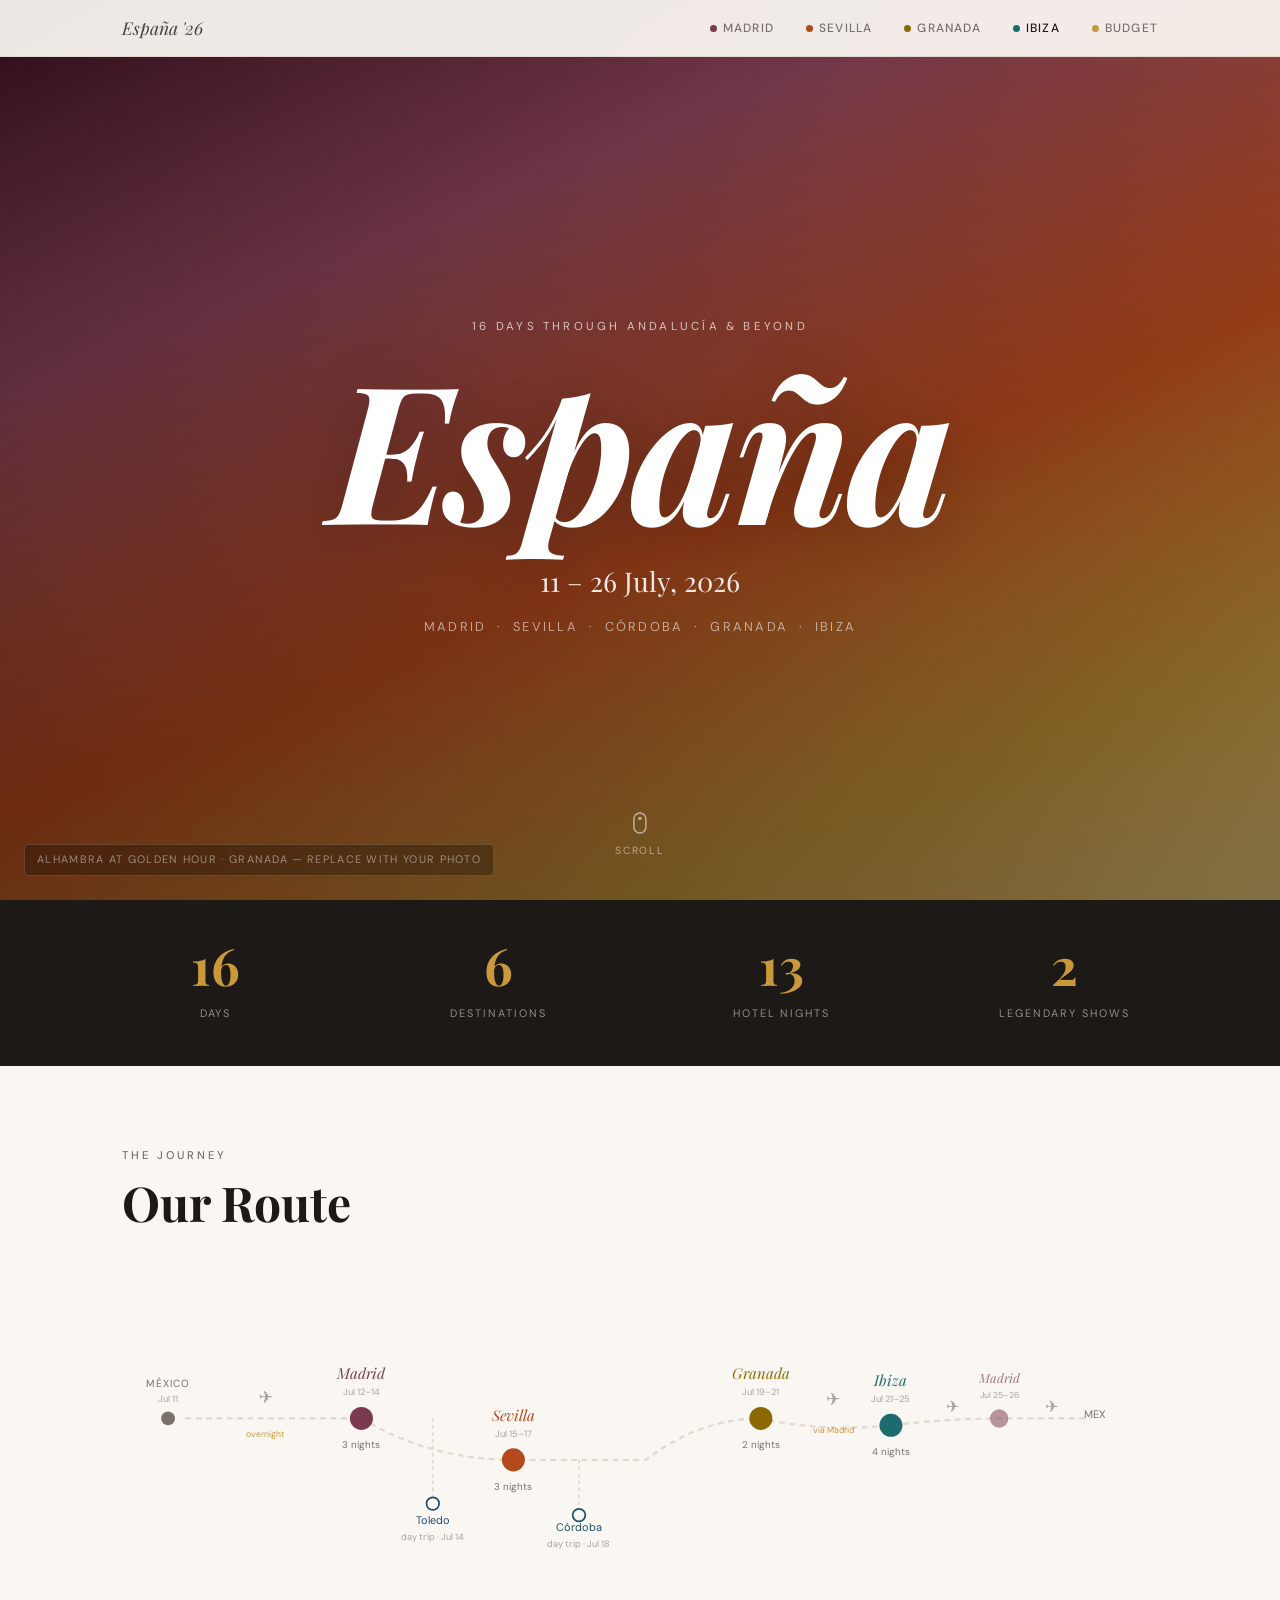
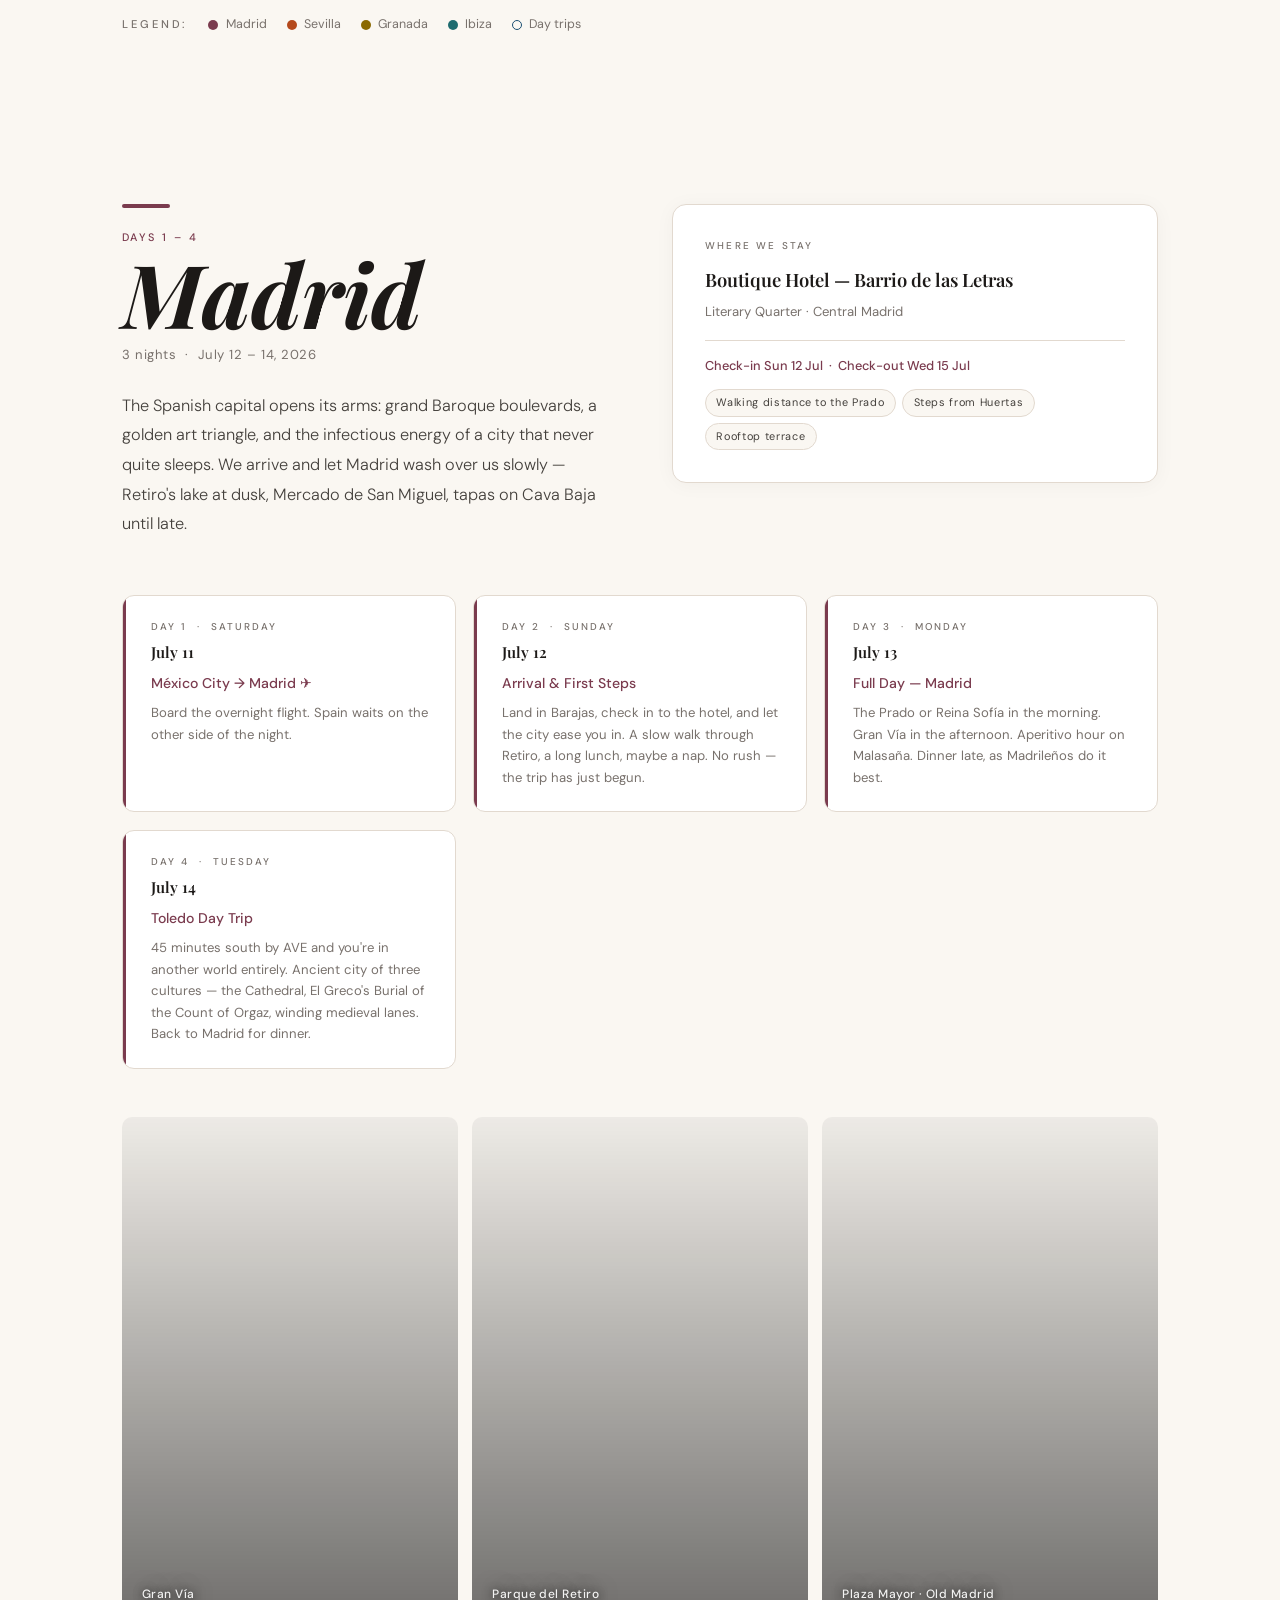
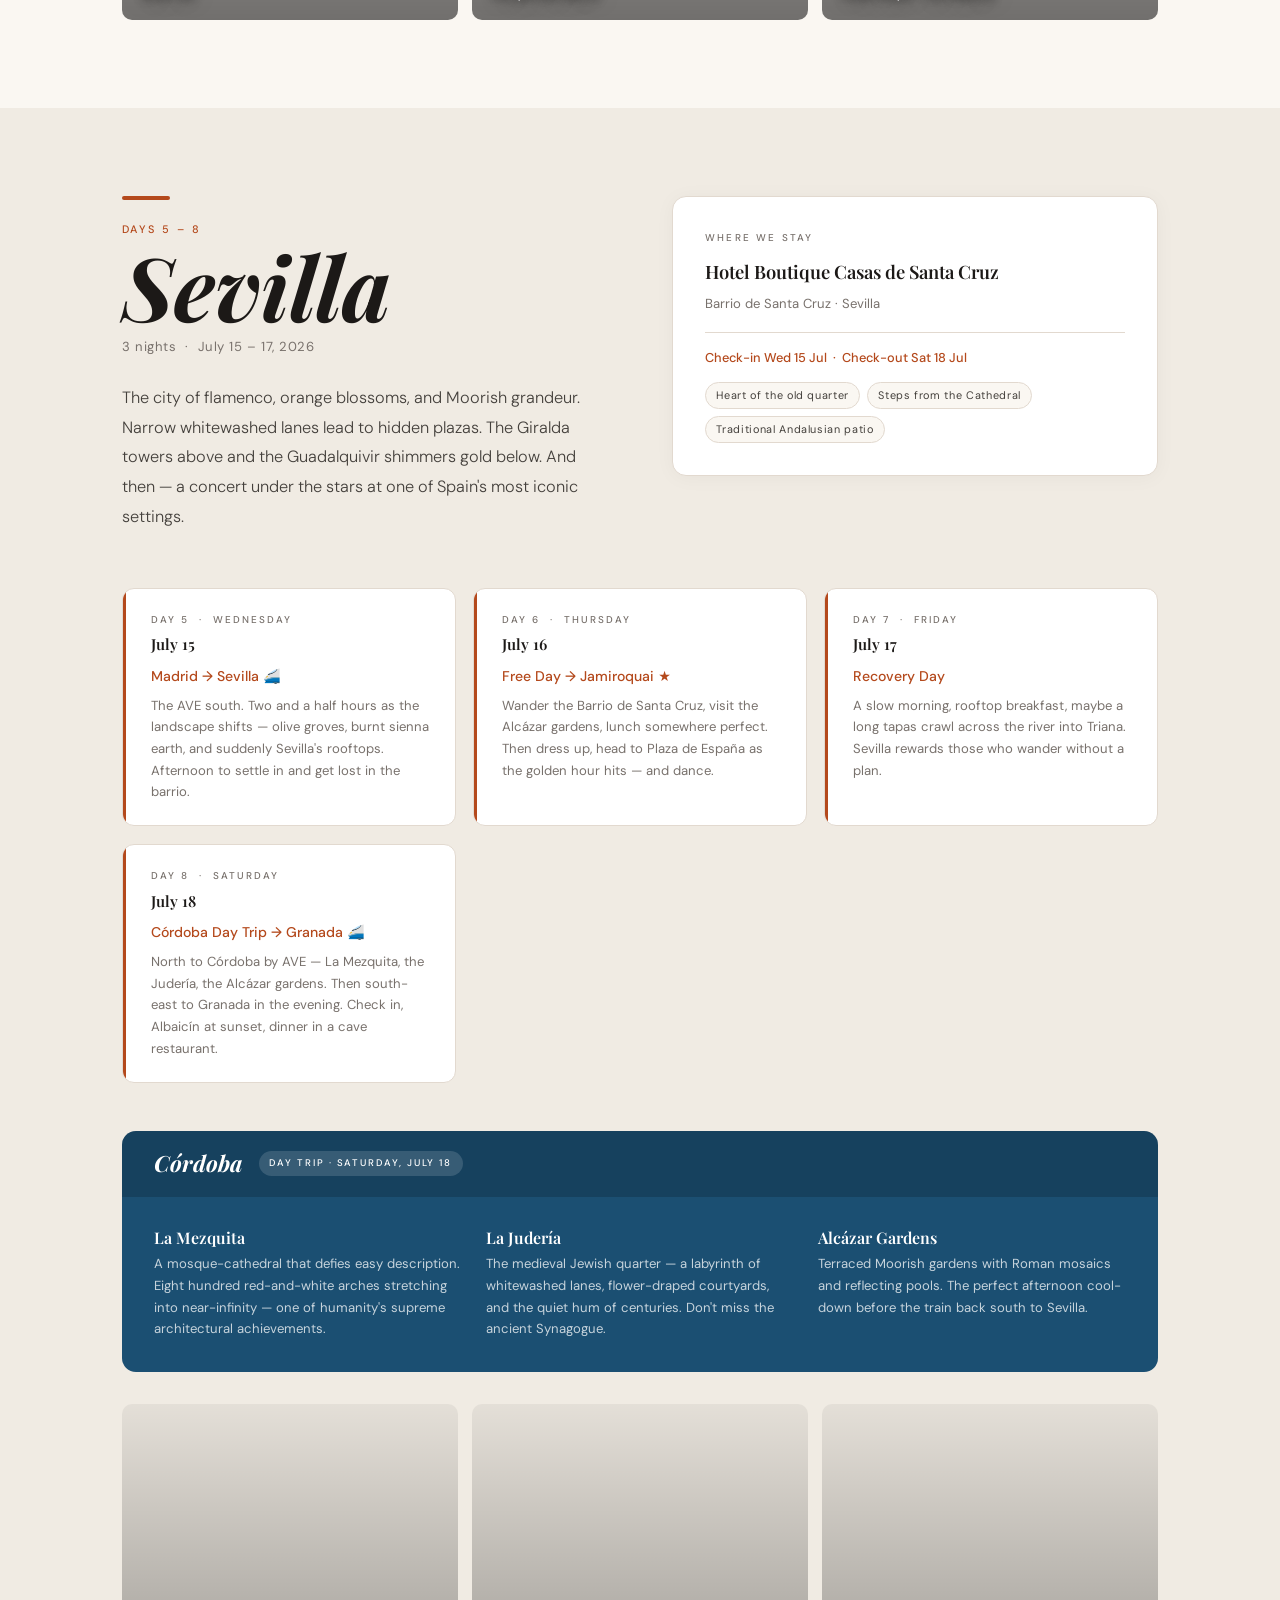
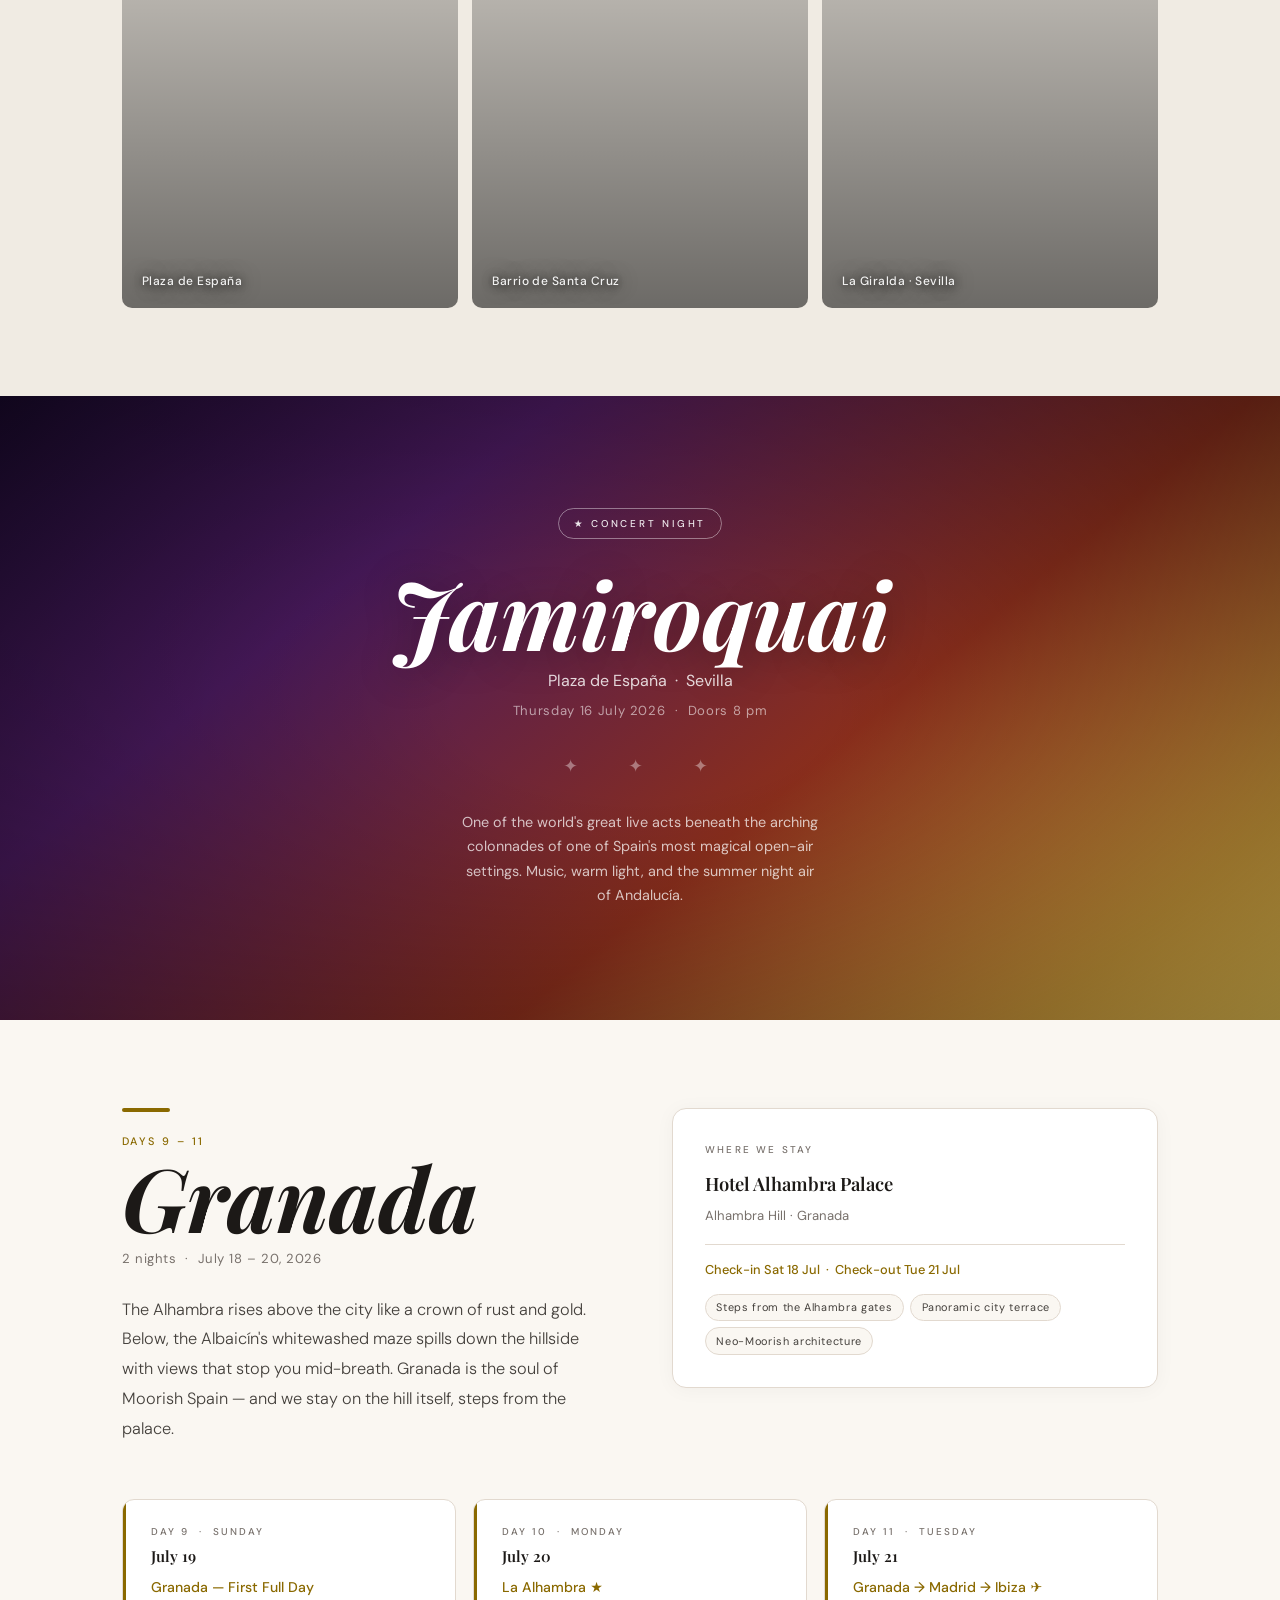
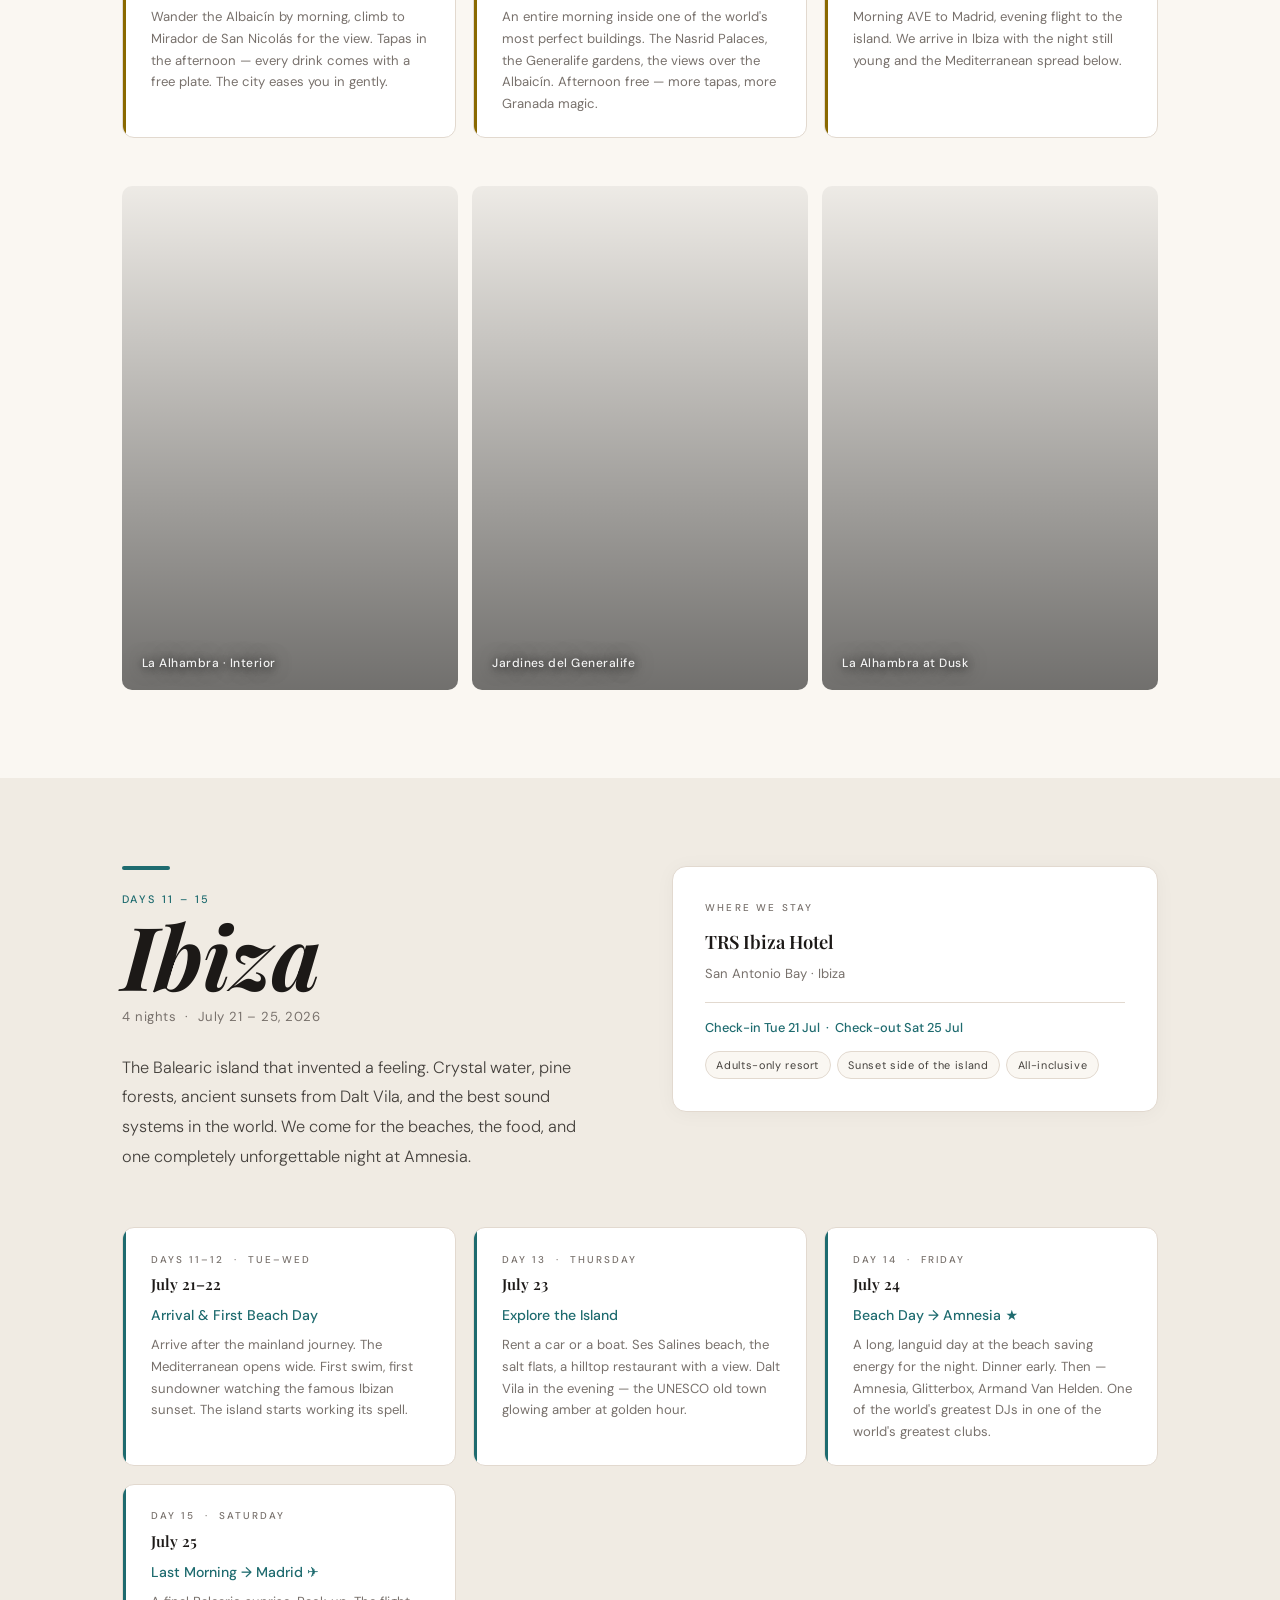
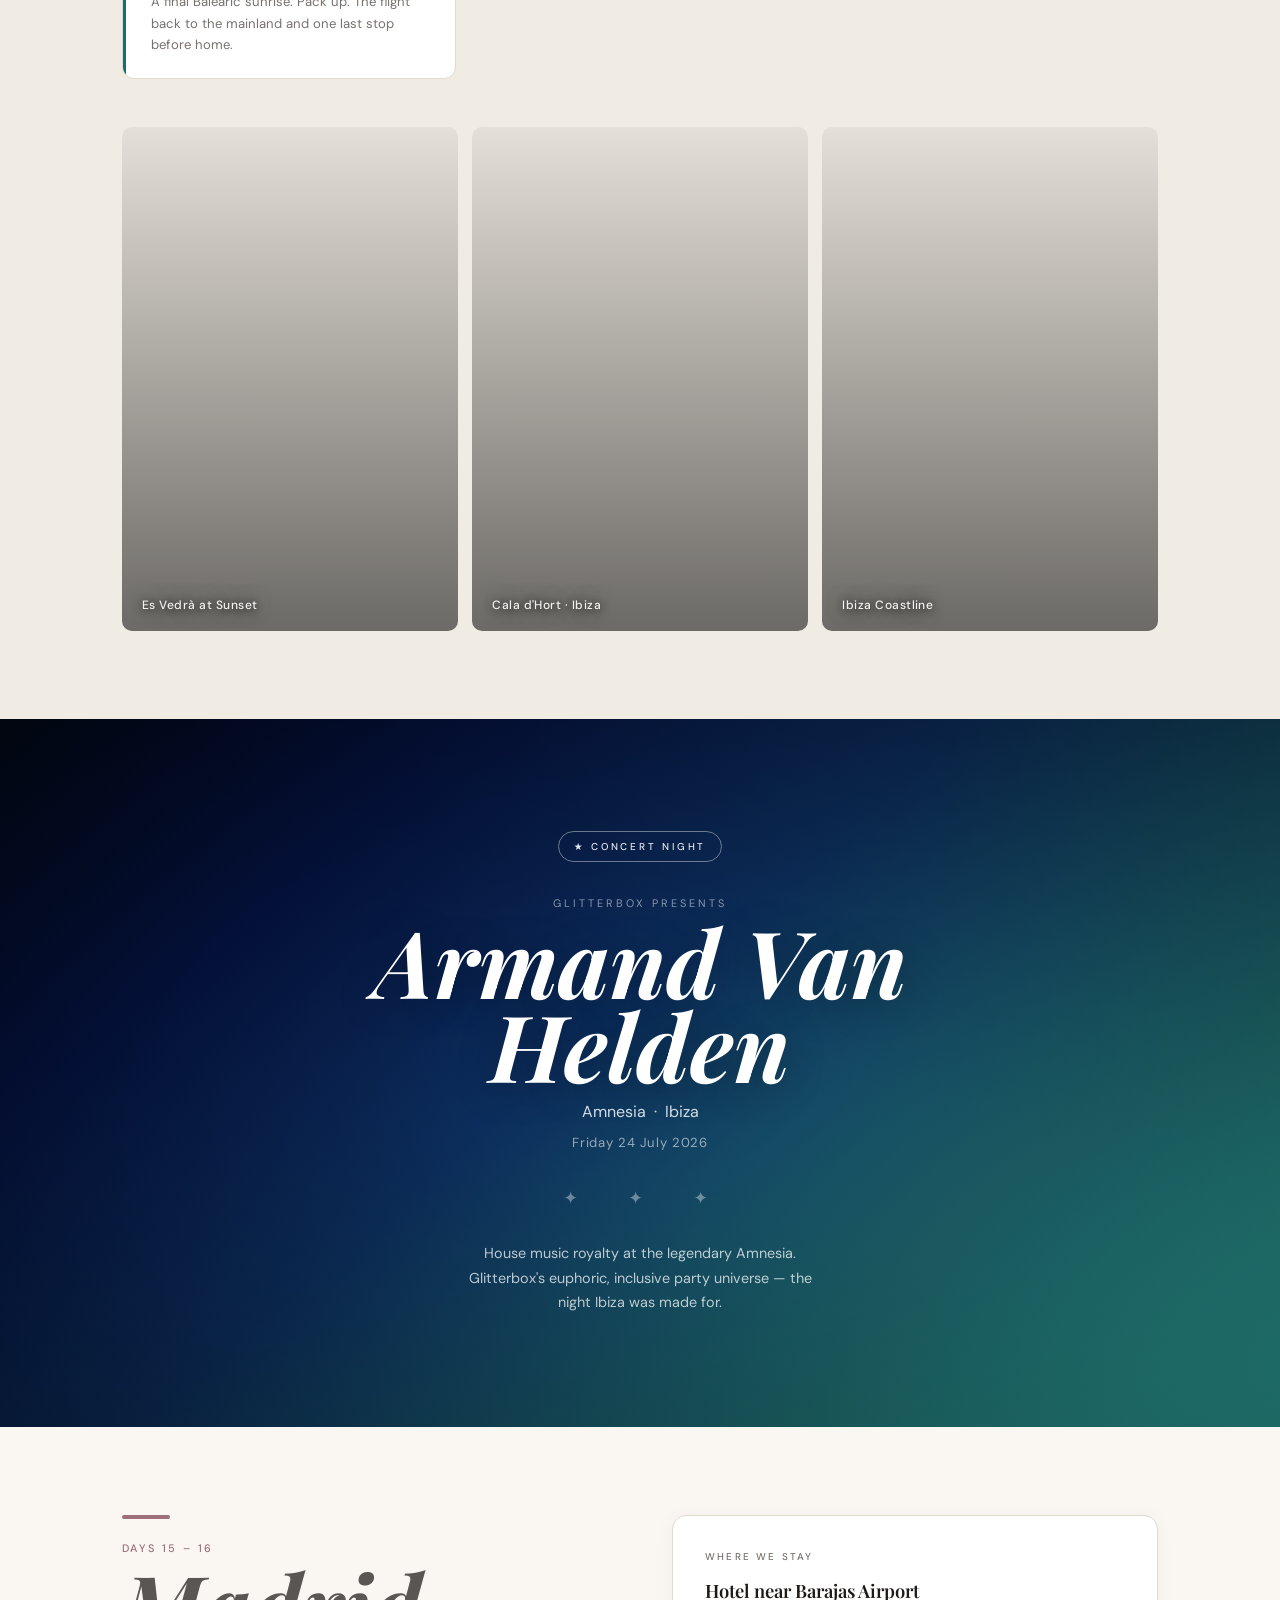
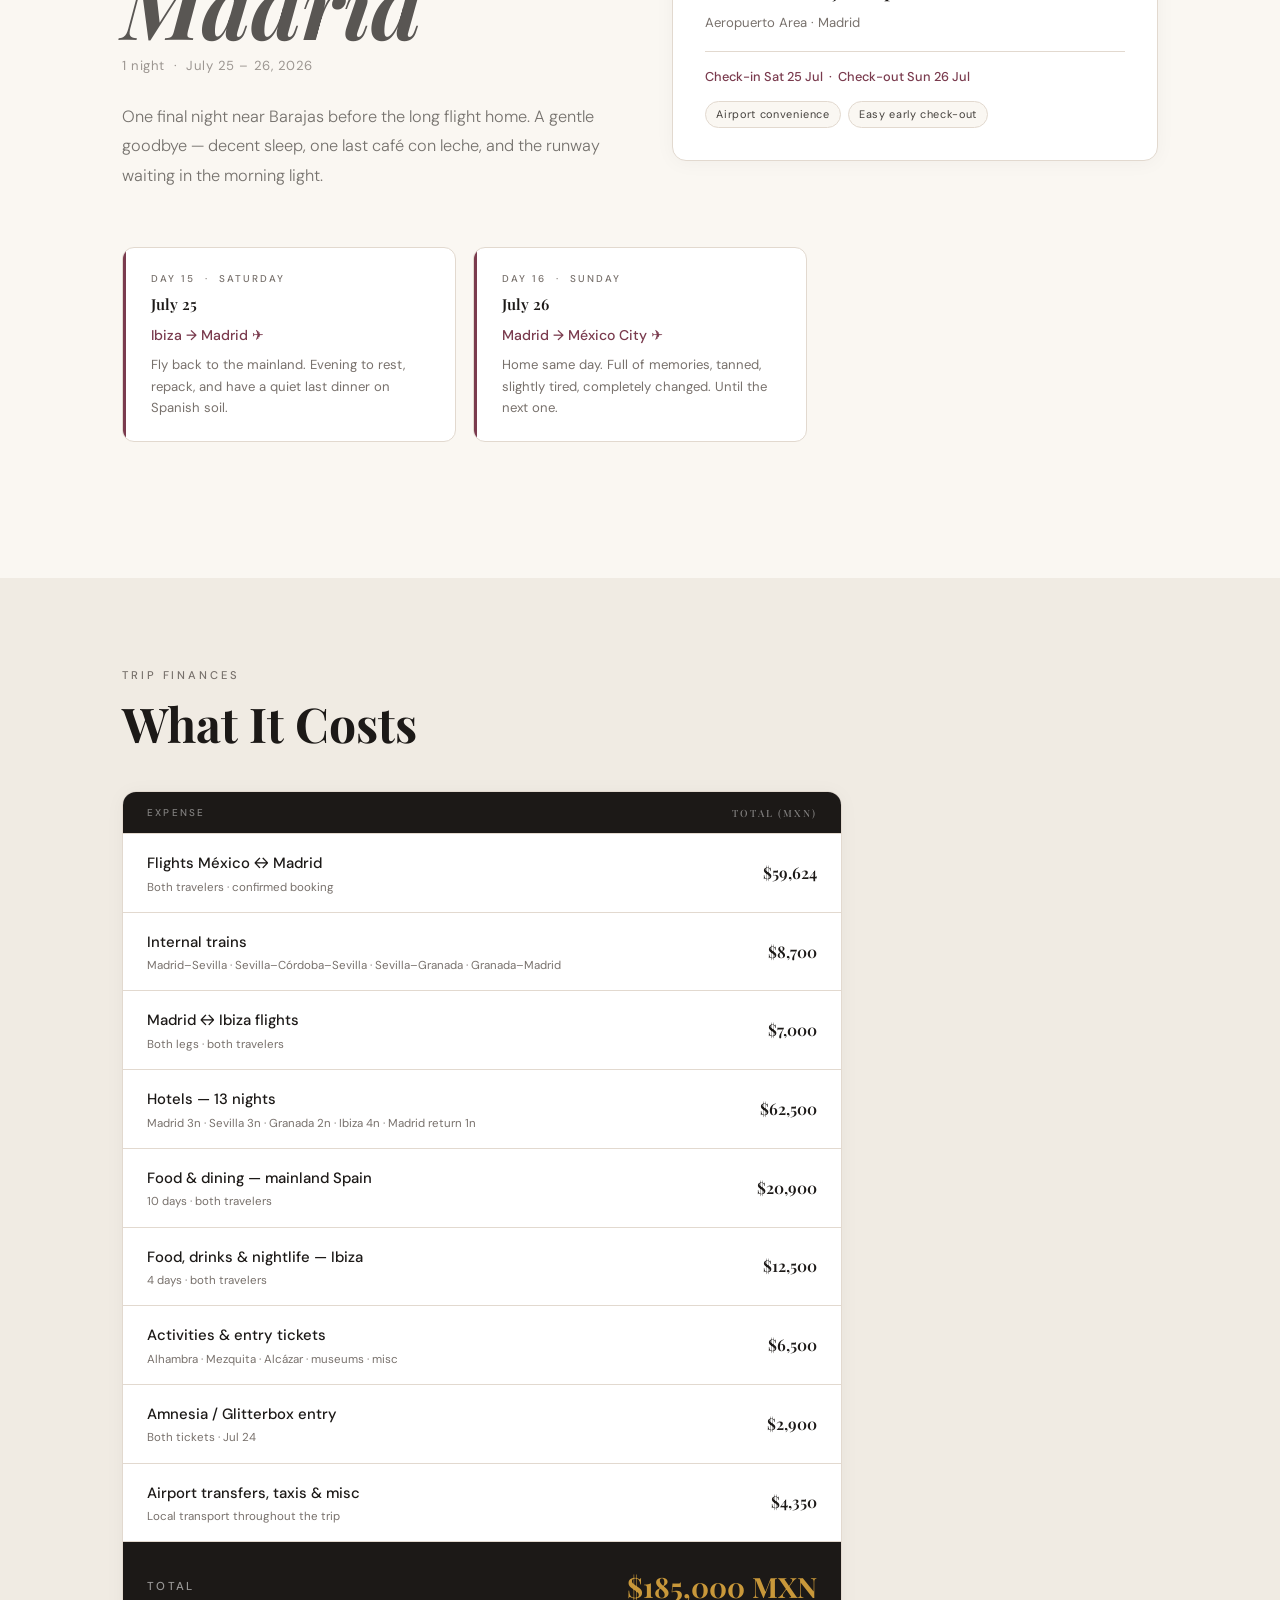
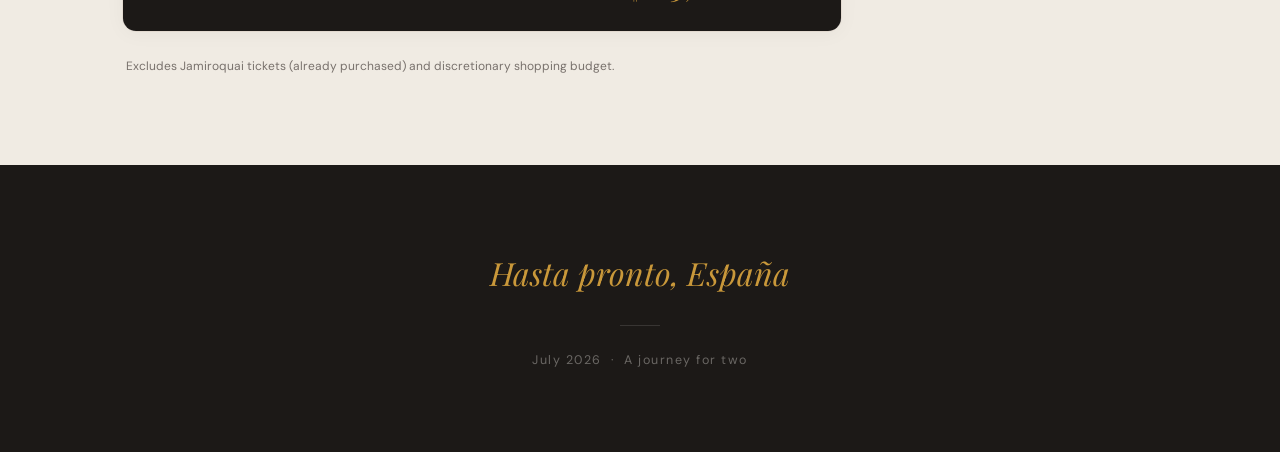
==== commit 80f9e943: "Fix photos: replace broken Unsplash URLs with Pexels CDN links" ====
--- a/spain_trip/index.html
+++ b/spain_trip/index.html
@@ -727,14 +727,14 @@
 
     <!-- Photos -->
     <div class="photos">
-      <div class="photo fade" style="background: linear-gradient(to bottom, rgba(0,0,0,0.05), rgba(0,0,0,0.55)), url('https://images.unsplash.com/photo-vKVc9oFmDjM?auto=format&fit=crop&w=600&h=900&q=80') center/cover no-repeat">
-        <p class="photo-lbl">Gran Vía at Night</p>
-      </div>
-      <div class="photo fade" style="background: linear-gradient(to bottom, rgba(0,0,0,0.05), rgba(0,0,0,0.55)), url('https://images.unsplash.com/photo-yD9rlSBT9Eo?auto=format&fit=crop&w=600&h=900&q=80') center/cover no-repeat">
+      <div class="photo fade" style="background: linear-gradient(to bottom, rgba(0,0,0,0.05), rgba(0,0,0,0.55)), url('https://images.pexels.com/photos/30662116/pexels-photo-30662116.jpeg?auto=compress&cs=tinysrgb&w=800&q=80') center/cover no-repeat">
+        <p class="photo-lbl">Gran Vía</p>
+      </div>
+      <div class="photo fade" style="background: linear-gradient(to bottom, rgba(0,0,0,0.05), rgba(0,0,0,0.55)), url('https://images.pexels.com/photos/15804454/pexels-photo-15804454.jpeg?auto=compress&cs=tinysrgb&w=800&q=80') center/cover no-repeat">
         <p class="photo-lbl">Parque del Retiro</p>
       </div>
-      <div class="photo fade" style="background: linear-gradient(to bottom, rgba(0,0,0,0.05), rgba(0,0,0,0.55)), url('https://images.unsplash.com/photo-j_eSrickVd4?auto=format&fit=crop&w=600&h=900&q=80') center/cover no-repeat">
-        <p class="photo-lbl">Mercado de San Miguel</p>
+      <div class="photo fade" style="background: linear-gradient(to bottom, rgba(0,0,0,0.05), rgba(0,0,0,0.55)), url('https://images.pexels.com/photos/14366474/pexels-photo-14366474.jpeg?auto=compress&cs=tinysrgb&w=800&q=80') center/cover no-repeat">
+        <p class="photo-lbl">Plaza Mayor · Old Madrid</p>
       </div>
     </div>
 
@@ -822,14 +822,14 @@
 
     <!-- Photos -->
     <div class="photos mt-2">
-      <div class="photo fade" style="background: linear-gradient(to bottom, rgba(0,0,0,0.05), rgba(0,0,0,0.55)), url('https://images.unsplash.com/photo-4HWBIUH9yRM?auto=format&fit=crop&w=600&h=900&q=80') center/cover no-repeat">
+      <div class="photo fade" style="background: linear-gradient(to bottom, rgba(0,0,0,0.05), rgba(0,0,0,0.55)), url('https://images.pexels.com/photos/28989040/pexels-photo-28989040.jpeg?auto=compress&cs=tinysrgb&w=800&q=80') center/cover no-repeat">
         <p class="photo-lbl">Plaza de España</p>
       </div>
-      <div class="photo fade" style="background: linear-gradient(to bottom, rgba(0,0,0,0.05), rgba(0,0,0,0.55)), url('https://images.unsplash.com/photo-zEs2vWTDEGI?auto=format&fit=crop&w=600&h=900&q=80') center/cover no-repeat">
+      <div class="photo fade" style="background: linear-gradient(to bottom, rgba(0,0,0,0.05), rgba(0,0,0,0.55)), url('https://images.pexels.com/photos/16380847/pexels-photo-16380847.jpeg?auto=compress&cs=tinysrgb&w=800&q=80') center/cover no-repeat">
         <p class="photo-lbl">Barrio de Santa Cruz</p>
       </div>
-      <div class="photo fade" style="background: linear-gradient(to bottom, rgba(0,0,0,0.05), rgba(0,0,0,0.55)), url('https://images.unsplash.com/photo-8K6nHmxU70k?auto=format&fit=crop&w=600&h=900&q=80') center/cover no-repeat">
-        <p class="photo-lbl">Sevilla Cathedral &amp; Giralda</p>
+      <div class="photo fade" style="background: linear-gradient(to bottom, rgba(0,0,0,0.05), rgba(0,0,0,0.55)), url('https://images.pexels.com/photos/31790896/pexels-photo-31790896.jpeg?auto=compress&cs=tinysrgb&w=800&q=80') center/cover no-repeat">
+        <p class="photo-lbl">La Giralda · Sevilla</p>
       </div>
     </div>
 
@@ -908,14 +908,14 @@
 
     <!-- Photos -->
     <div class="photos">
-      <div class="photo fade" style="background: linear-gradient(to bottom, rgba(0,0,0,0.05), rgba(0,0,0,0.55)), url('https://images.unsplash.com/photo-fJgrq86poVo?auto=format&fit=crop&w=600&h=900&q=80') center/cover no-repeat">
-        <p class="photo-lbl">La Alhambra</p>
-      </div>
-      <div class="photo fade" style="background: linear-gradient(to bottom, rgba(0,0,0,0.05), rgba(0,0,0,0.55)), url('https://images.unsplash.com/photo-di_YbOIqnIE?auto=format&fit=crop&w=600&h=900&q=80') center/cover no-repeat">
-        <p class="photo-lbl">Generalife Gardens</p>
-      </div>
-      <div class="photo fade" style="background: linear-gradient(to bottom, rgba(0,0,0,0.05), rgba(0,0,0,0.55)), url('https://images.unsplash.com/photo-HN9Jf9ICvCo?auto=format&fit=crop&w=600&h=900&q=80') center/cover no-repeat">
-        <p class="photo-lbl">Albaicín at Dusk</p>
+      <div class="photo fade" style="background: linear-gradient(to bottom, rgba(0,0,0,0.05), rgba(0,0,0,0.55)), url('https://images.pexels.com/photos/12313586/pexels-photo-12313586.jpeg?auto=compress&cs=tinysrgb&w=800&q=80') center/cover no-repeat">
+        <p class="photo-lbl">La Alhambra · Interior</p>
+      </div>
+      <div class="photo fade" style="background: linear-gradient(to bottom, rgba(0,0,0,0.05), rgba(0,0,0,0.55)), url('https://images.pexels.com/photos/30359821/pexels-photo-30359821.jpeg?auto=compress&cs=tinysrgb&w=800&q=80') center/cover no-repeat">
+        <p class="photo-lbl">Jardines del Generalife</p>
+      </div>
+      <div class="photo fade" style="background: linear-gradient(to bottom, rgba(0,0,0,0.05), rgba(0,0,0,0.55)), url('https://images.pexels.com/photos/34136117/pexels-photo-34136117.jpeg?auto=compress&cs=tinysrgb&w=800&q=80') center/cover no-repeat">
+        <p class="photo-lbl">La Alhambra at Dusk</p>
       </div>
     </div>
 
@@ -981,14 +981,14 @@
 
     <!-- Photos -->
     <div class="photos">
-      <div class="photo fade" style="background: linear-gradient(to bottom, rgba(0,0,0,0.05), rgba(0,0,0,0.55)), url('https://images.unsplash.com/photo-9j5zI9mKnIQ?auto=format&fit=crop&w=600&h=900&q=80') center/cover no-repeat">
-        <p class="photo-lbl">Es Vedrà</p>
-      </div>
-      <div class="photo fade" style="background: linear-gradient(to bottom, rgba(0,0,0,0.05), rgba(0,0,0,0.55)), url('https://images.unsplash.com/photo-2kAbnnH9pZA?auto=format&fit=crop&w=600&h=900&q=80') center/cover no-repeat">
-        <p class="photo-lbl">Dalt Vila at Sunset</p>
-      </div>
-      <div class="photo fade" style="background: linear-gradient(to bottom, rgba(0,0,0,0.05), rgba(0,0,0,0.55)), url('https://images.unsplash.com/photo-YZ8Jc6TiH2A?auto=format&fit=crop&w=600&h=900&q=80') center/cover no-repeat">
-        <p class="photo-lbl">Ses Salines Beach</p>
+      <div class="photo fade" style="background: linear-gradient(to bottom, rgba(0,0,0,0.05), rgba(0,0,0,0.55)), url('https://images.pexels.com/photos/28905960/pexels-photo-28905960.jpeg?auto=compress&cs=tinysrgb&w=800&q=80') center/cover no-repeat">
+        <p class="photo-lbl">Es Vedrà at Sunset</p>
+      </div>
+      <div class="photo fade" style="background: linear-gradient(to bottom, rgba(0,0,0,0.05), rgba(0,0,0,0.55)), url('https://images.pexels.com/photos/30729708/pexels-photo-30729708.jpeg?auto=compress&cs=tinysrgb&w=800&q=80') center/cover no-repeat">
+        <p class="photo-lbl">Cala d'Hort · Ibiza</p>
+      </div>
+      <div class="photo fade" style="background: linear-gradient(to bottom, rgba(0,0,0,0.05), rgba(0,0,0,0.55)), url('https://images.pexels.com/photos/32177114/pexels-photo-32177114.jpeg?auto=compress&cs=tinysrgb&w=800&q=80') center/cover no-repeat">
+        <p class="photo-lbl">Ibiza Coastline</p>
       </div>
     </div>
 
@@ -1207,4 +1207,4 @@
 </script>
 
 </body>
-</html>
+</html>
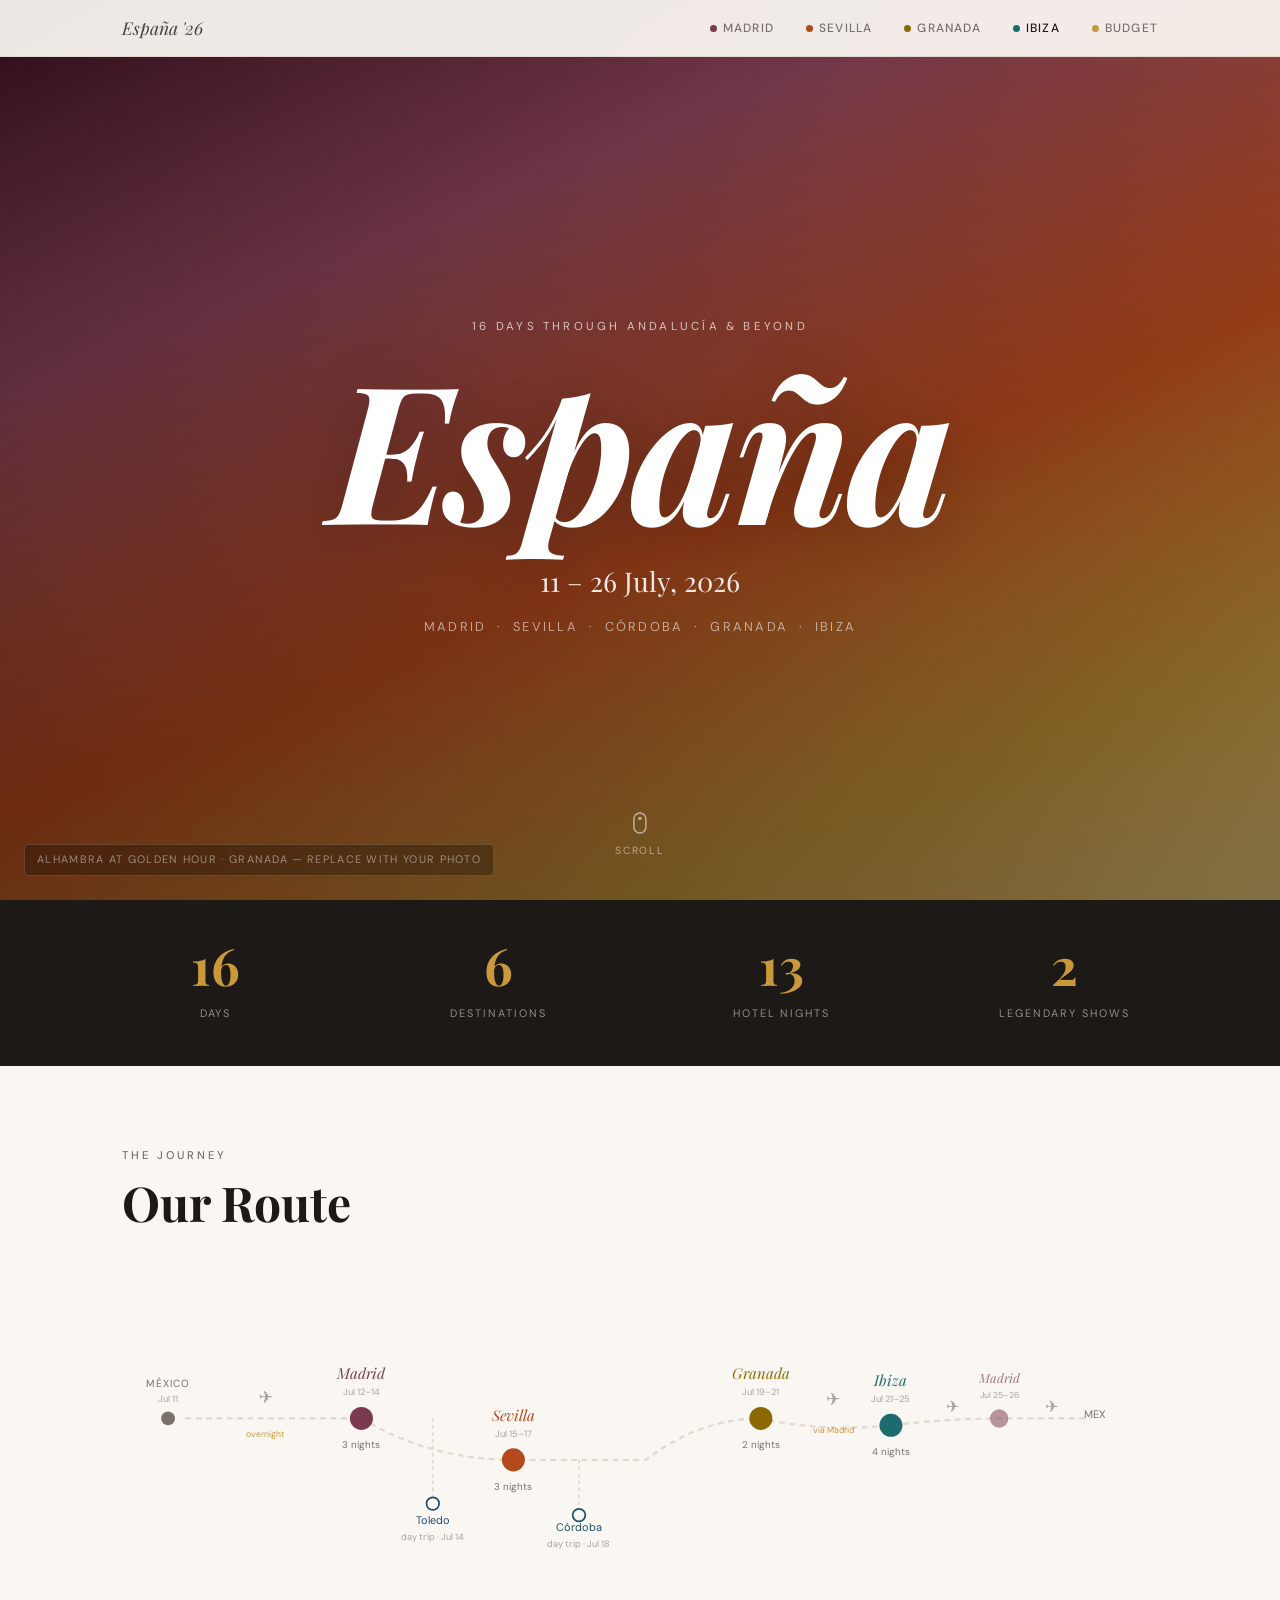
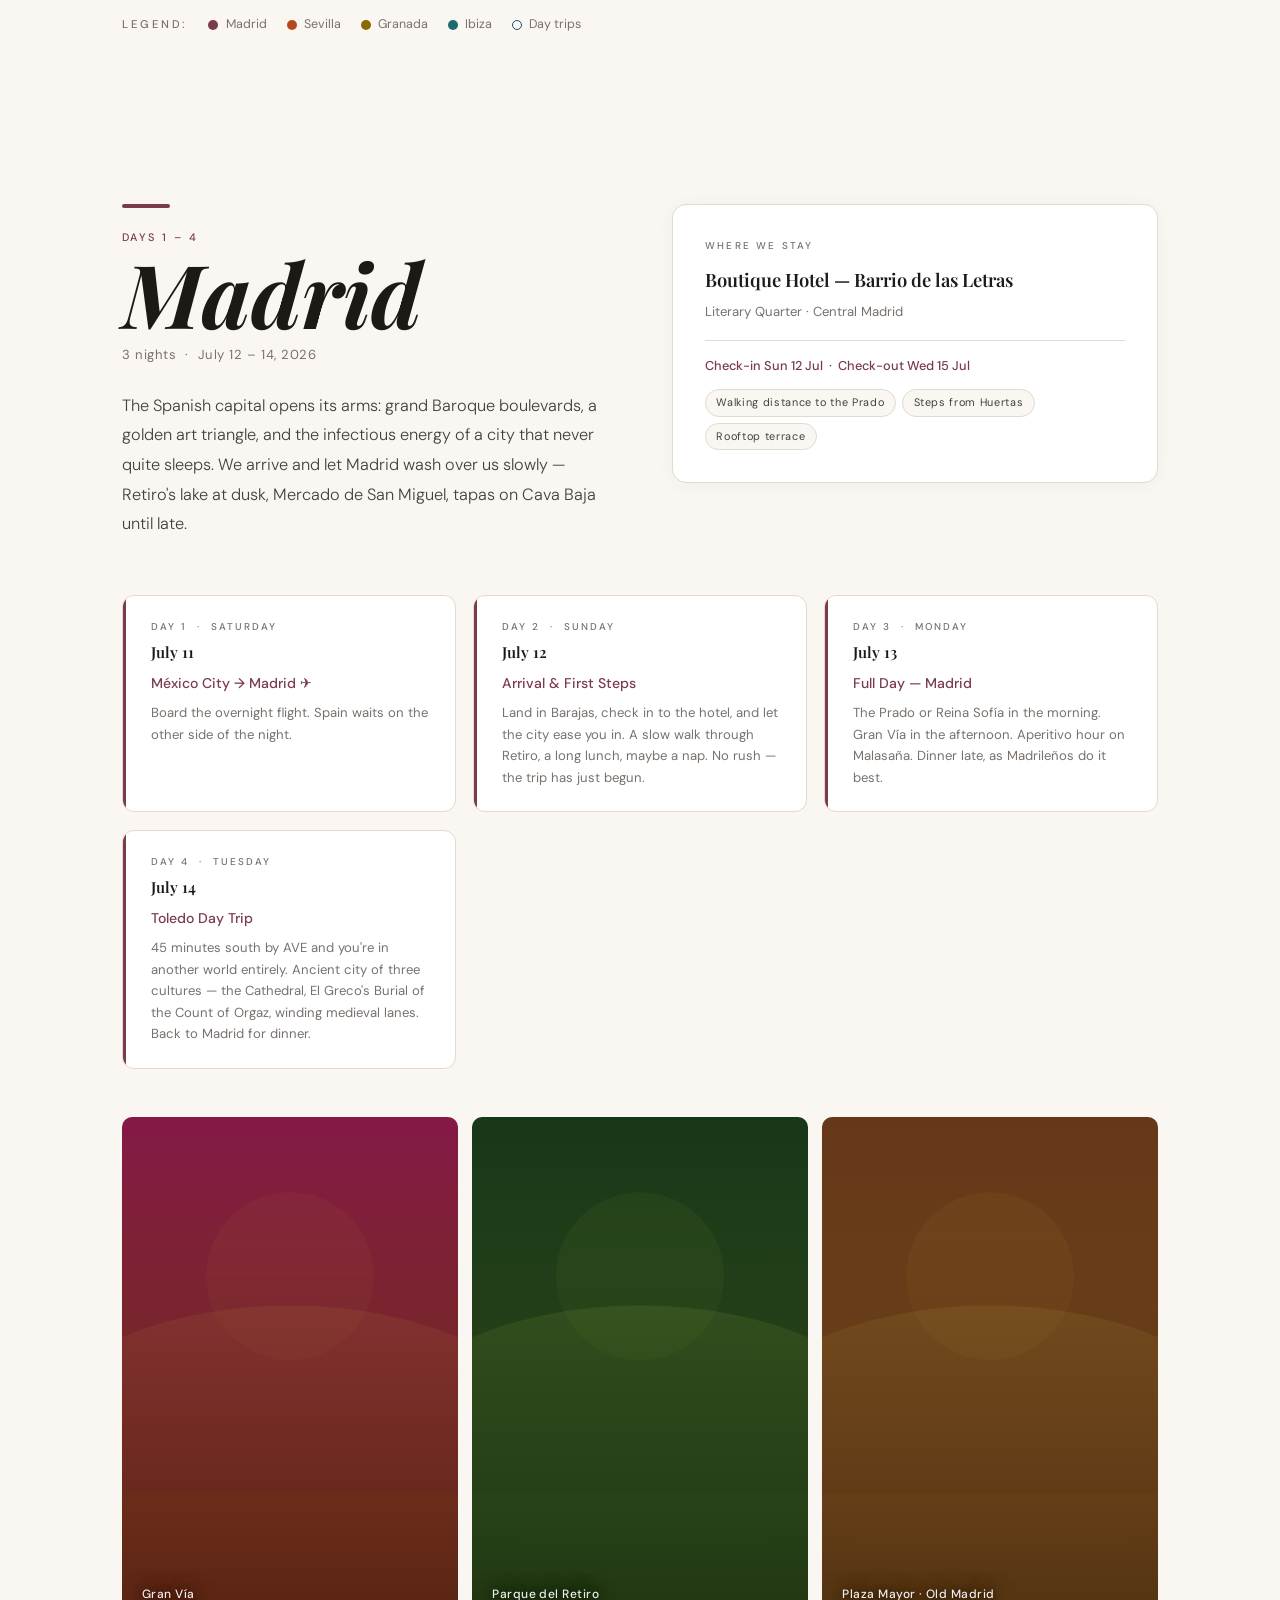
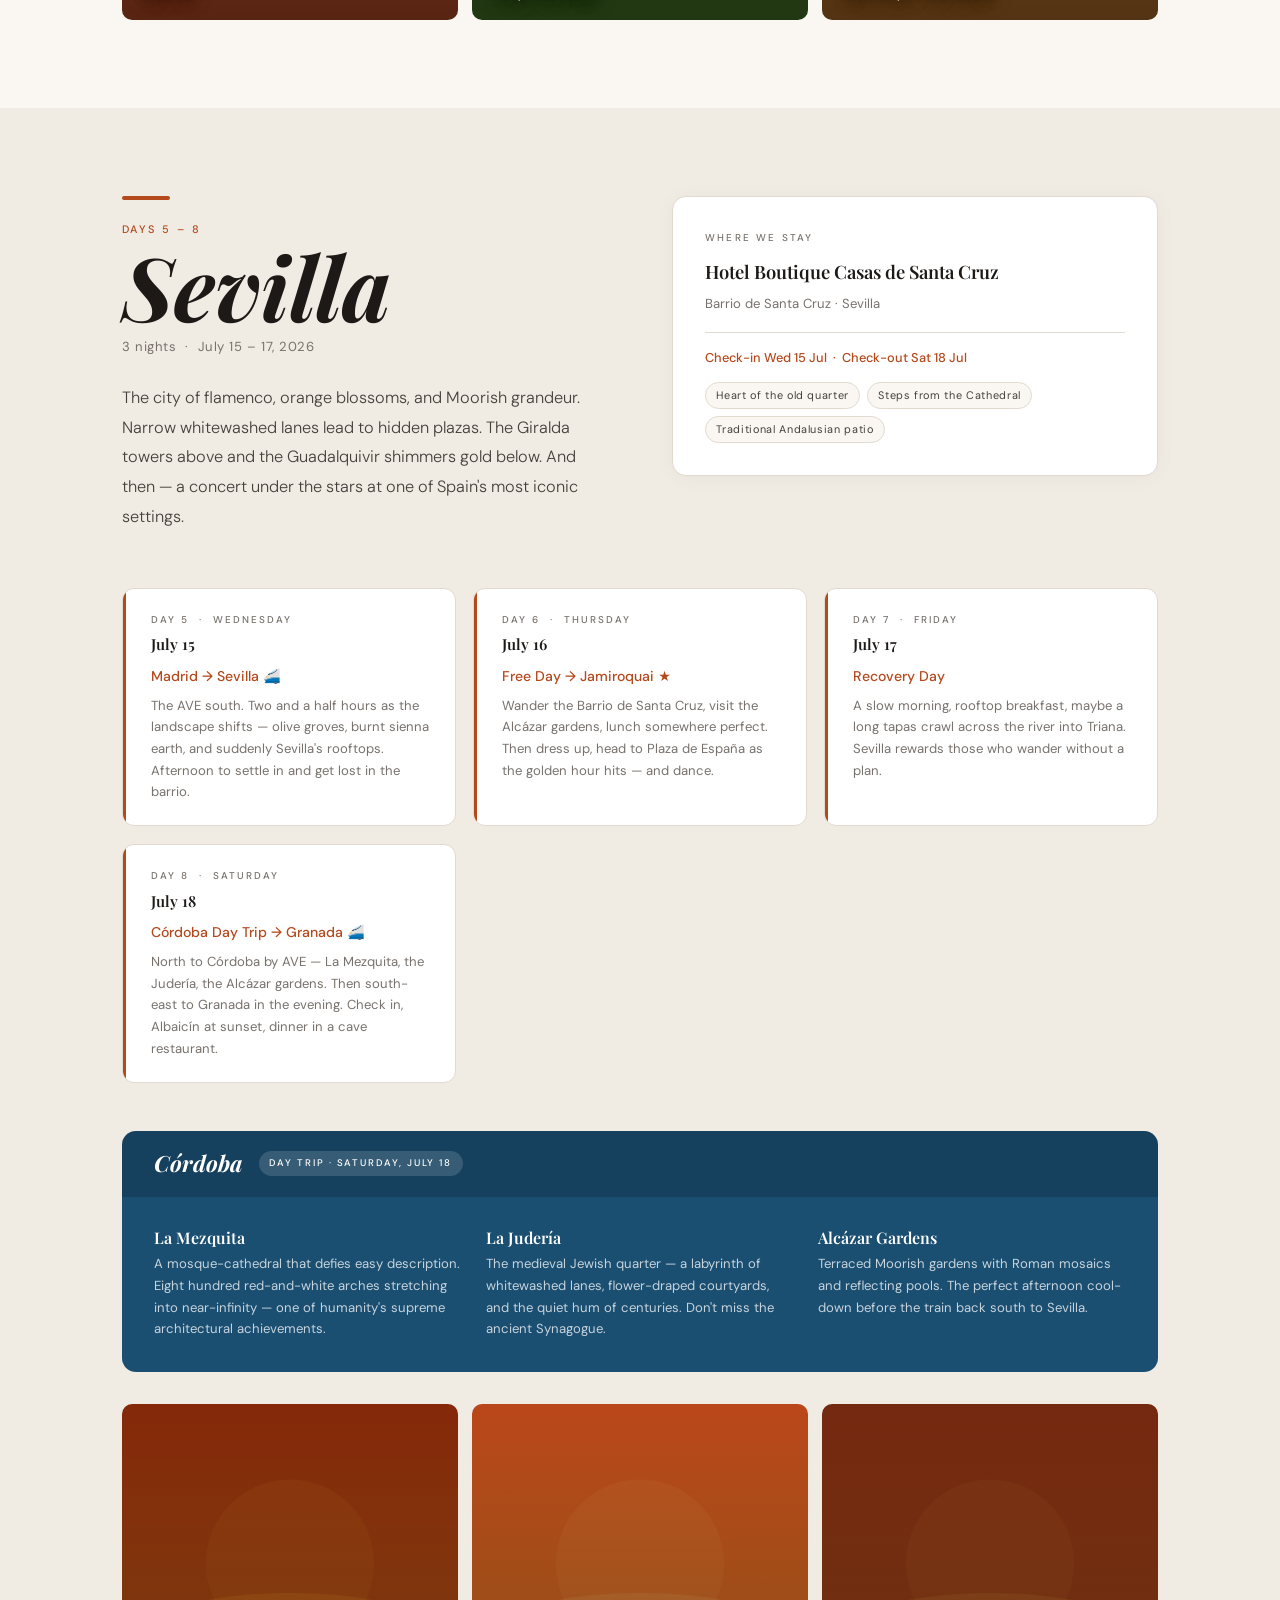
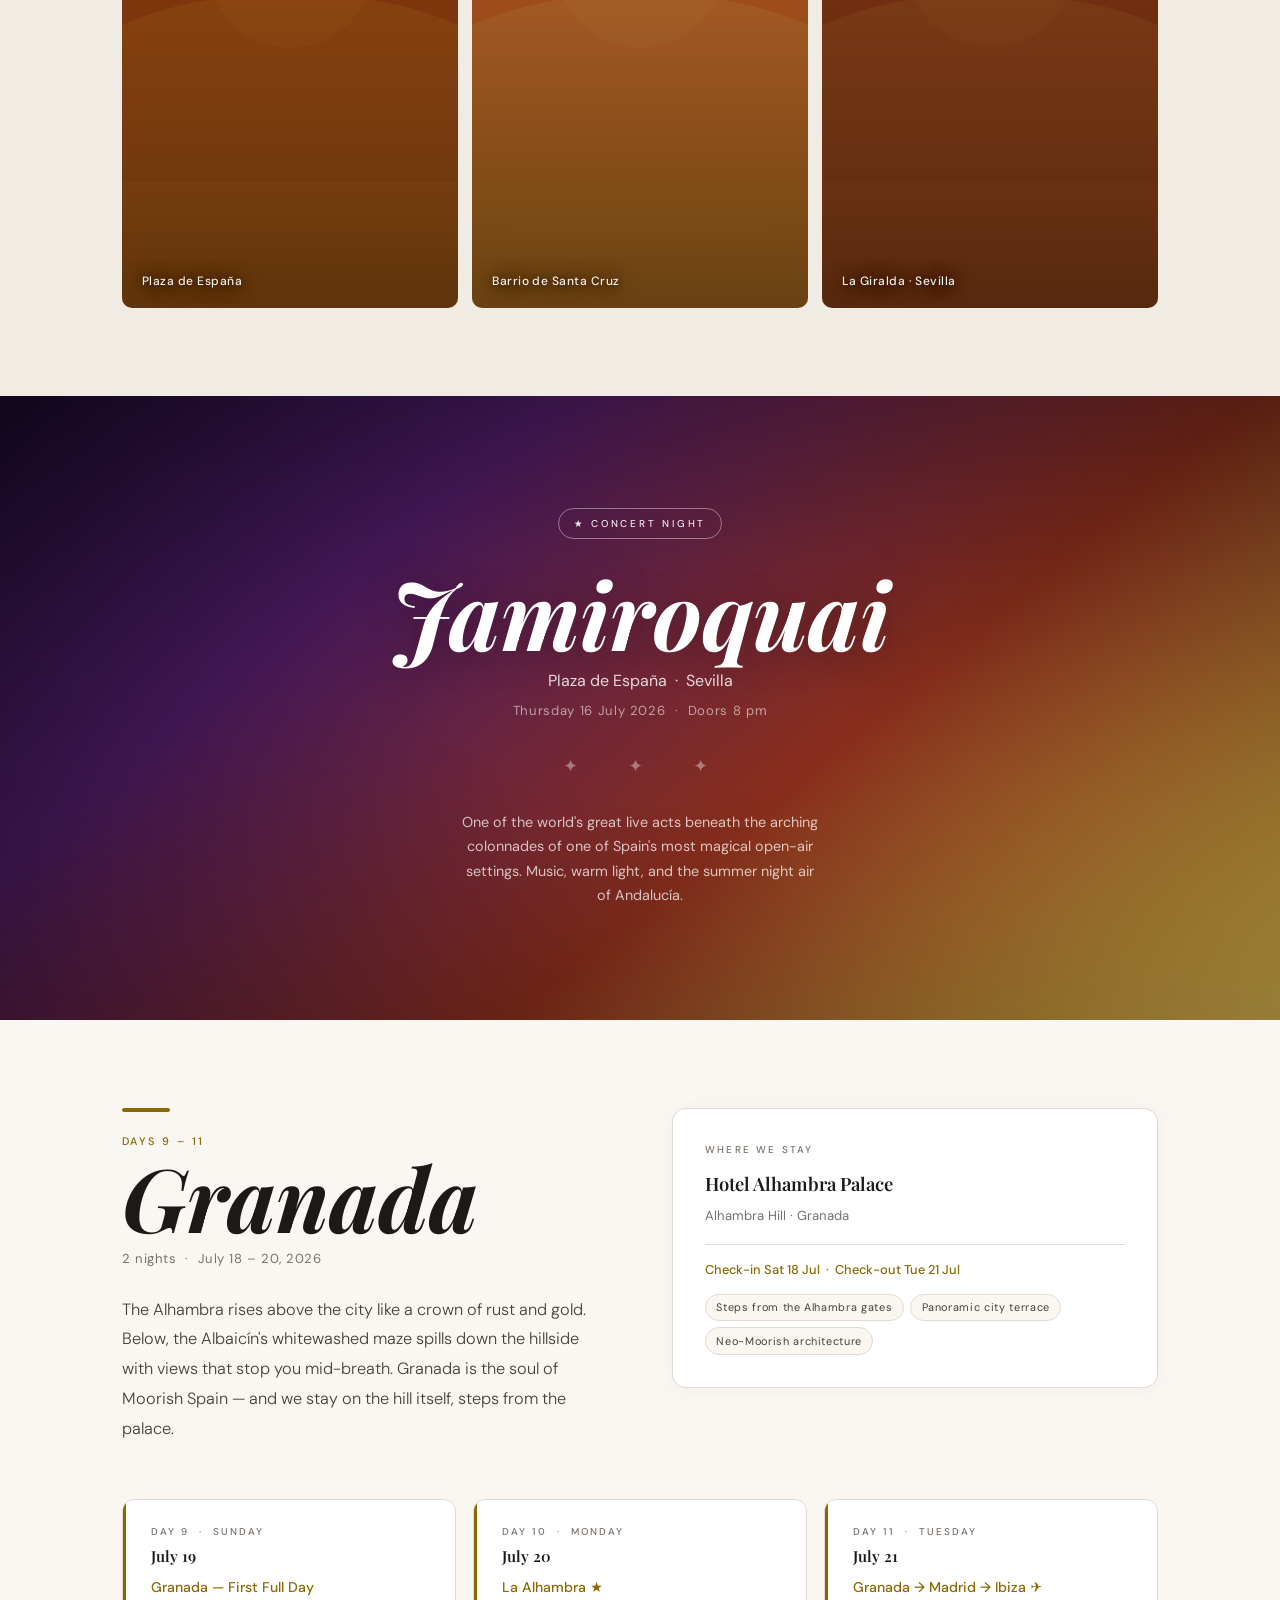
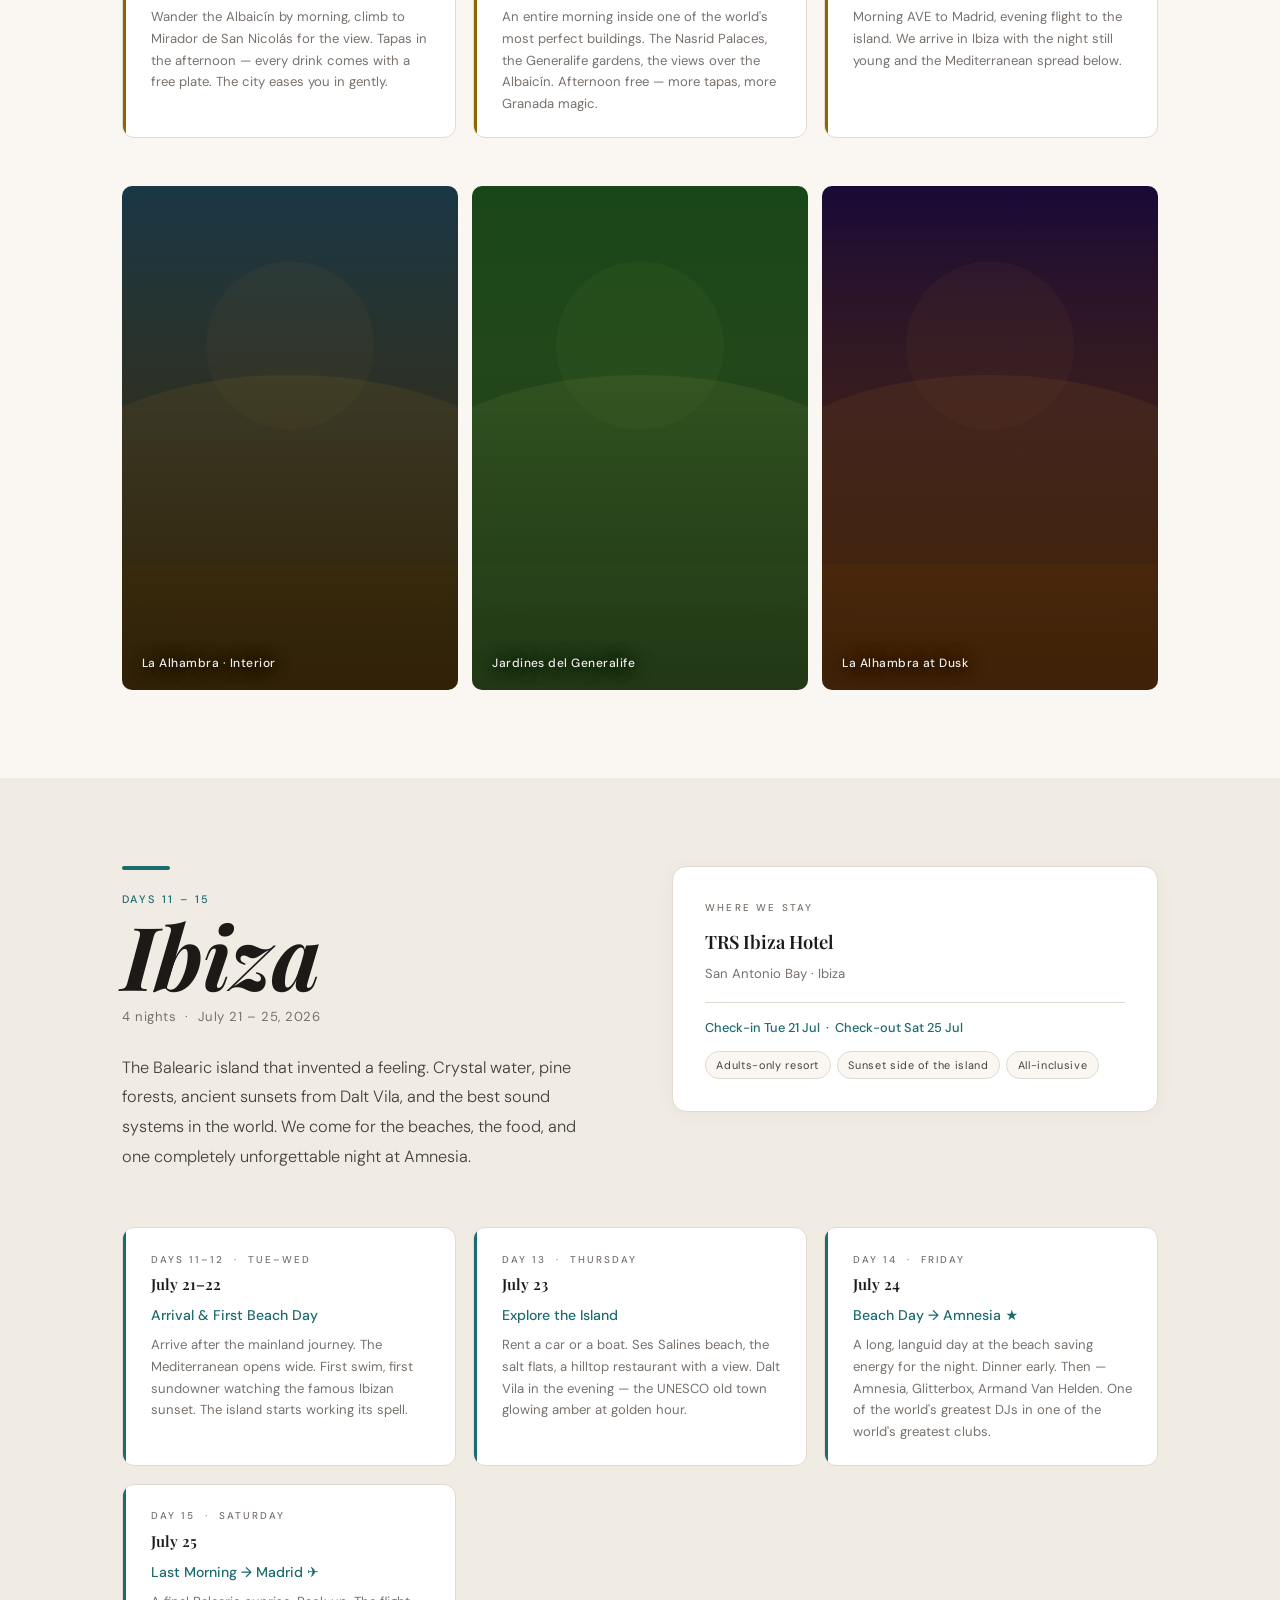
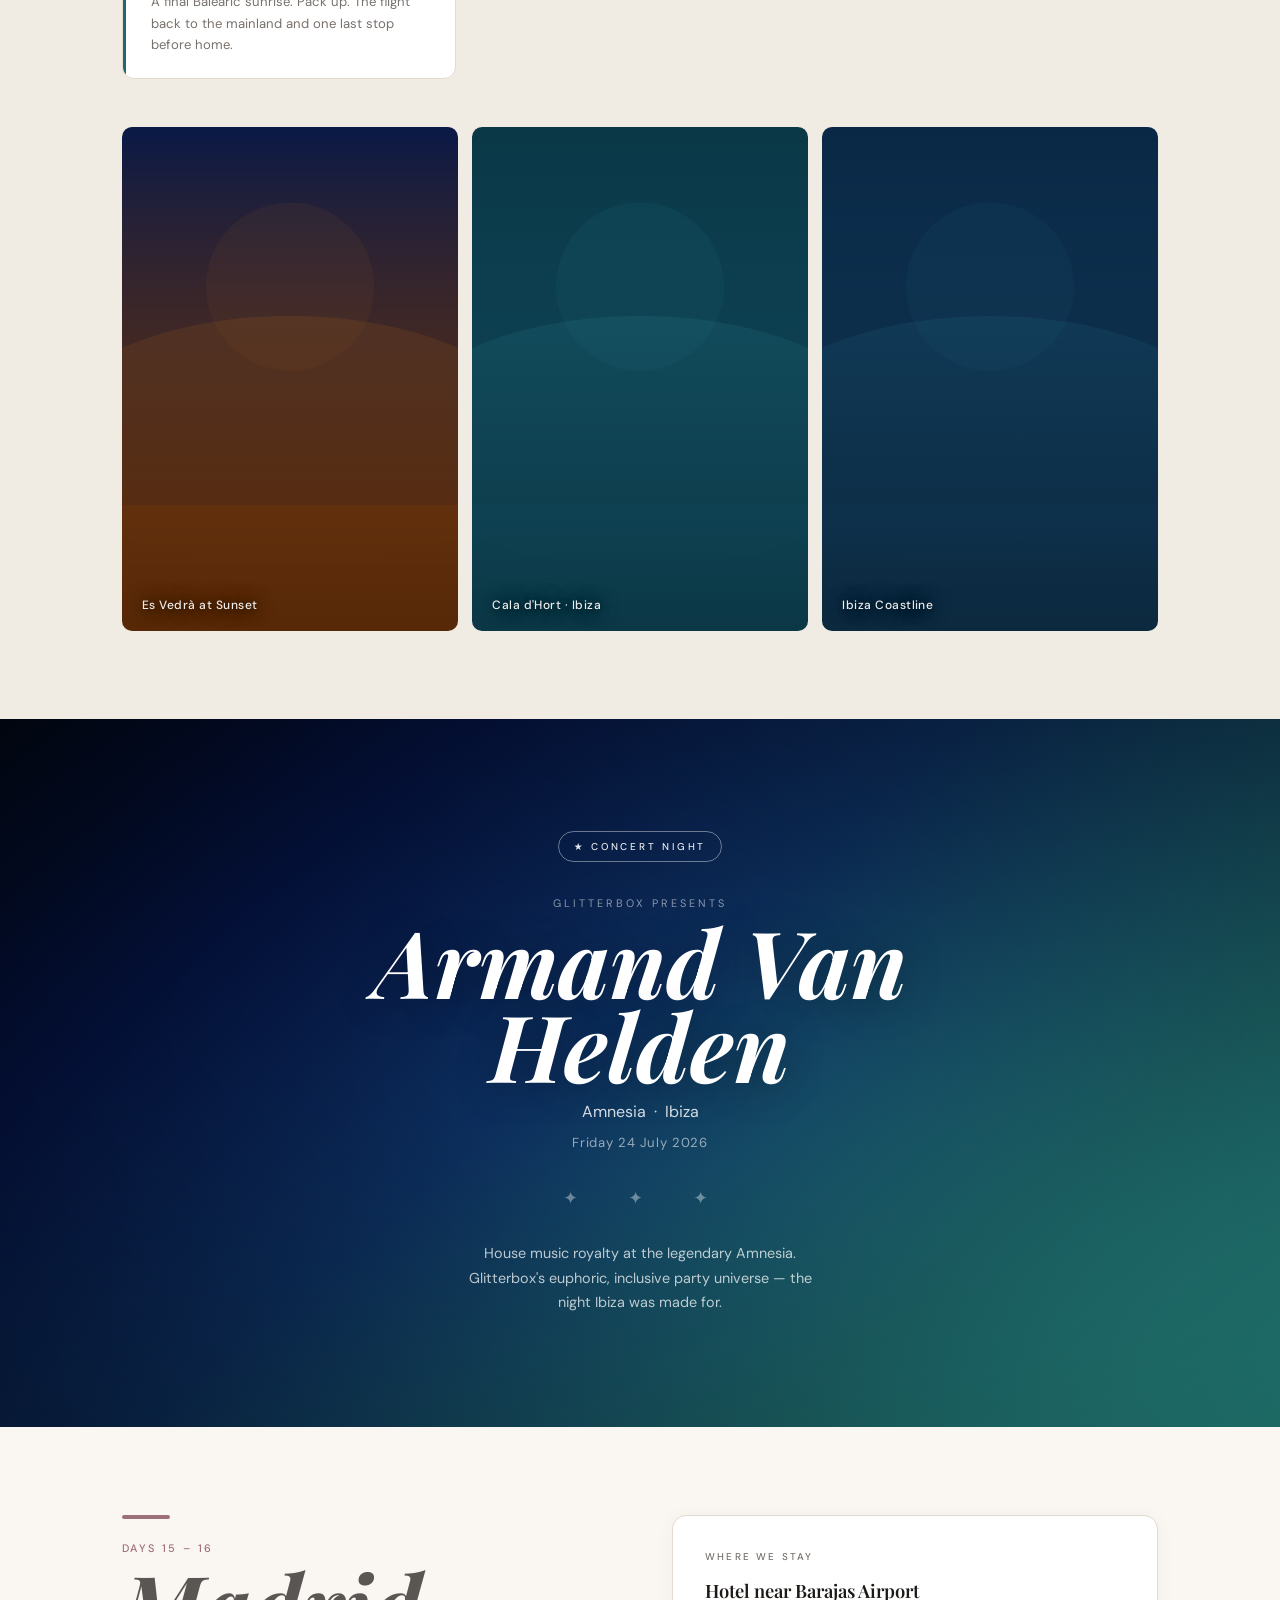
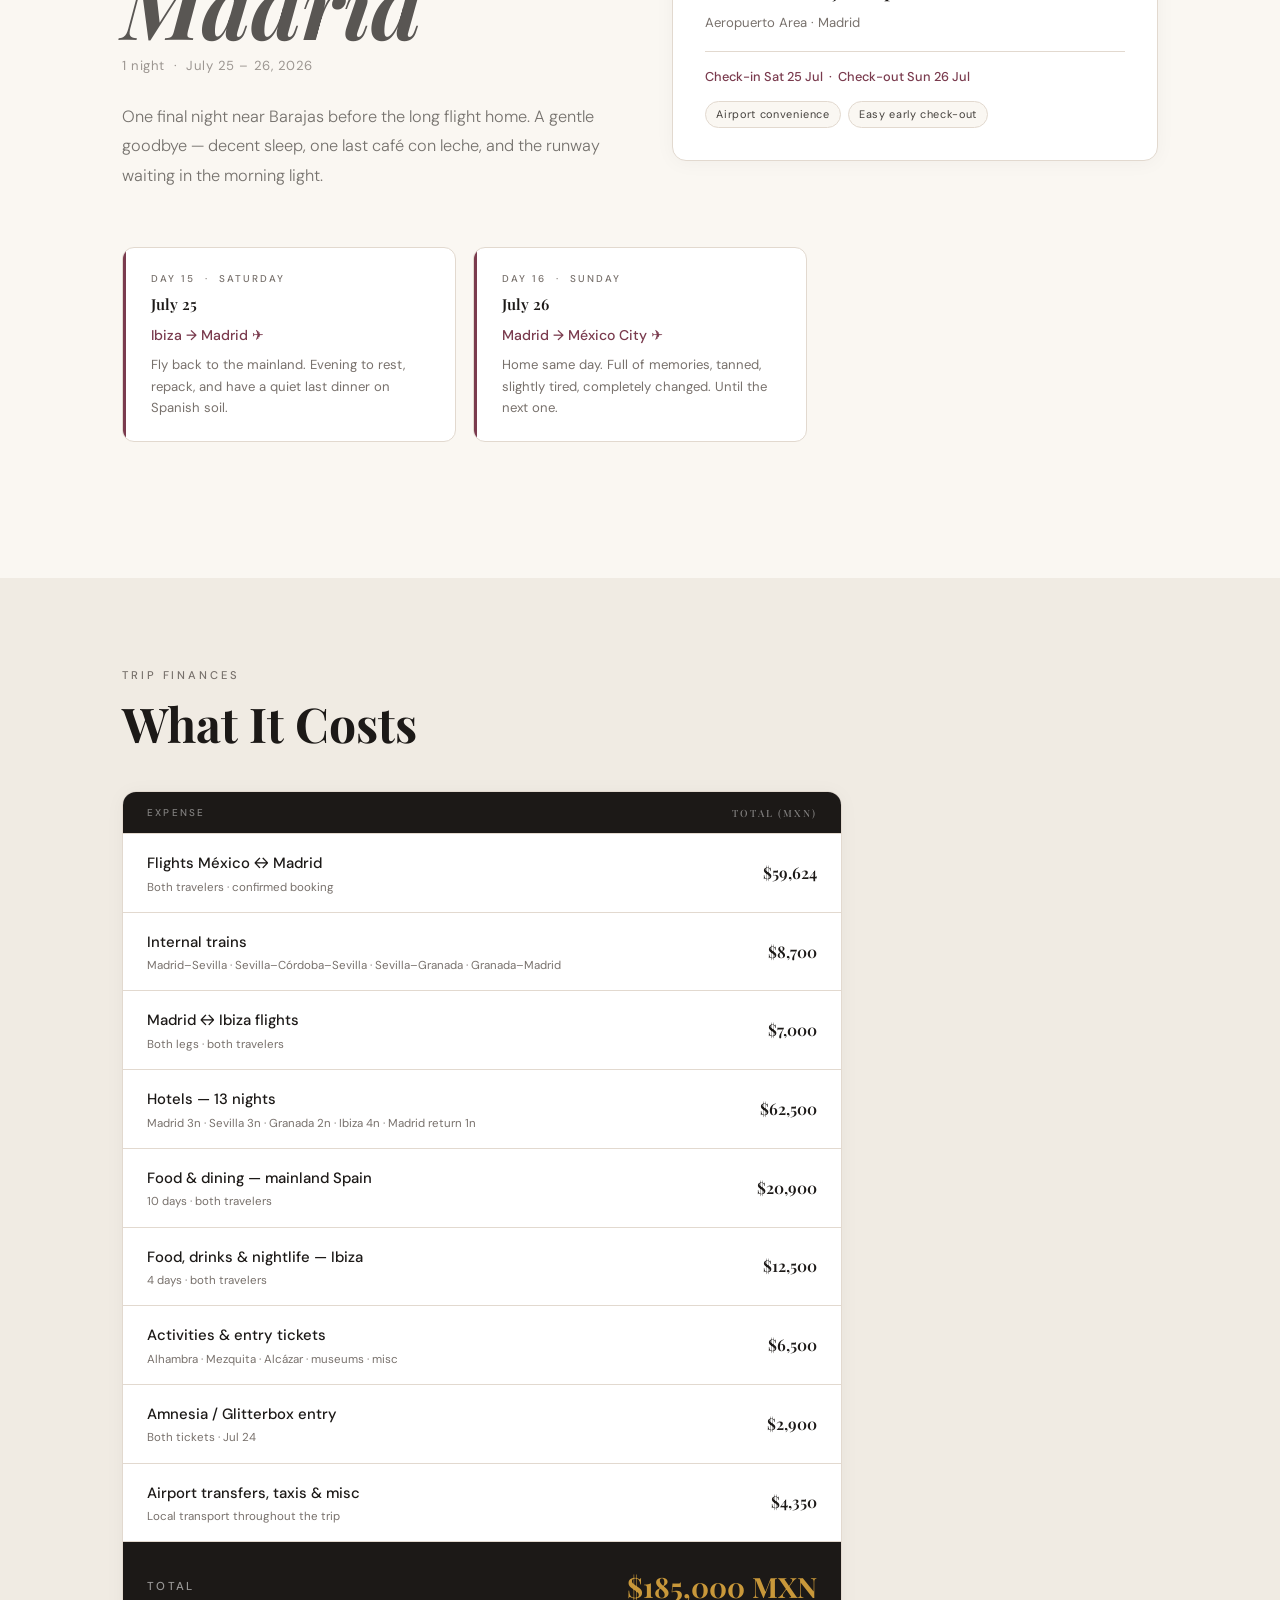
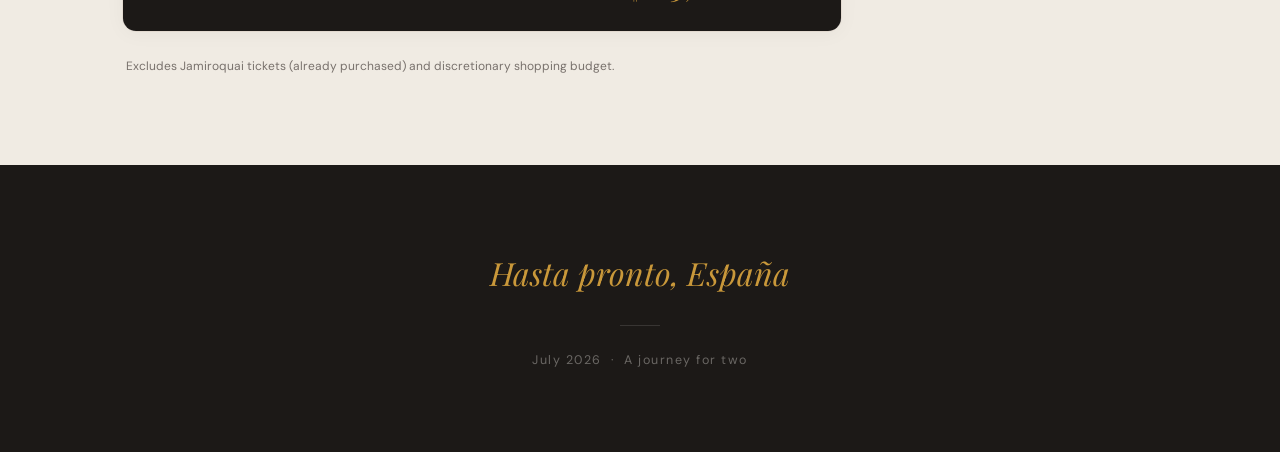
==== commit 5bd270e1: "Fix photos: serve SVG images from repo (no external CDN)" ====
--- a/spain_trip/index.html
+++ b/spain_trip/index.html
@@ -727,13 +727,13 @@
 
     <!-- Photos -->
     <div class="photos">
-      <div class="photo fade" style="background: linear-gradient(to bottom, rgba(0,0,0,0.05), rgba(0,0,0,0.55)), url('https://images.pexels.com/photos/30662116/pexels-photo-30662116.jpeg?auto=compress&cs=tinysrgb&w=800&q=80') center/cover no-repeat">
+      <div class="photo fade" style="background: linear-gradient(to bottom, rgba(0,0,0,0.05), rgba(0,0,0,0.55)), url('photos/madrid-1.svg') center/cover no-repeat">
         <p class="photo-lbl">Gran Vía</p>
       </div>
-      <div class="photo fade" style="background: linear-gradient(to bottom, rgba(0,0,0,0.05), rgba(0,0,0,0.55)), url('https://images.pexels.com/photos/15804454/pexels-photo-15804454.jpeg?auto=compress&cs=tinysrgb&w=800&q=80') center/cover no-repeat">
+      <div class="photo fade" style="background: linear-gradient(to bottom, rgba(0,0,0,0.05), rgba(0,0,0,0.55)), url('photos/madrid-2.svg') center/cover no-repeat">
         <p class="photo-lbl">Parque del Retiro</p>
       </div>
-      <div class="photo fade" style="background: linear-gradient(to bottom, rgba(0,0,0,0.05), rgba(0,0,0,0.55)), url('https://images.pexels.com/photos/14366474/pexels-photo-14366474.jpeg?auto=compress&cs=tinysrgb&w=800&q=80') center/cover no-repeat">
+      <div class="photo fade" style="background: linear-gradient(to bottom, rgba(0,0,0,0.05), rgba(0,0,0,0.55)), url('photos/madrid-3.svg') center/cover no-repeat">
         <p class="photo-lbl">Plaza Mayor · Old Madrid</p>
       </div>
     </div>
@@ -822,13 +822,13 @@
 
     <!-- Photos -->
     <div class="photos mt-2">
-      <div class="photo fade" style="background: linear-gradient(to bottom, rgba(0,0,0,0.05), rgba(0,0,0,0.55)), url('https://images.pexels.com/photos/28989040/pexels-photo-28989040.jpeg?auto=compress&cs=tinysrgb&w=800&q=80') center/cover no-repeat">
+      <div class="photo fade" style="background: linear-gradient(to bottom, rgba(0,0,0,0.05), rgba(0,0,0,0.55)), url('photos/sevilla-1.svg') center/cover no-repeat">
         <p class="photo-lbl">Plaza de España</p>
       </div>
-      <div class="photo fade" style="background: linear-gradient(to bottom, rgba(0,0,0,0.05), rgba(0,0,0,0.55)), url('https://images.pexels.com/photos/16380847/pexels-photo-16380847.jpeg?auto=compress&cs=tinysrgb&w=800&q=80') center/cover no-repeat">
+      <div class="photo fade" style="background: linear-gradient(to bottom, rgba(0,0,0,0.05), rgba(0,0,0,0.55)), url('photos/sevilla-2.svg') center/cover no-repeat">
         <p class="photo-lbl">Barrio de Santa Cruz</p>
       </div>
-      <div class="photo fade" style="background: linear-gradient(to bottom, rgba(0,0,0,0.05), rgba(0,0,0,0.55)), url('https://images.pexels.com/photos/31790896/pexels-photo-31790896.jpeg?auto=compress&cs=tinysrgb&w=800&q=80') center/cover no-repeat">
+      <div class="photo fade" style="background: linear-gradient(to bottom, rgba(0,0,0,0.05), rgba(0,0,0,0.55)), url('photos/sevilla-3.svg') center/cover no-repeat">
         <p class="photo-lbl">La Giralda · Sevilla</p>
       </div>
     </div>
@@ -908,13 +908,13 @@
 
     <!-- Photos -->
     <div class="photos">
-      <div class="photo fade" style="background: linear-gradient(to bottom, rgba(0,0,0,0.05), rgba(0,0,0,0.55)), url('https://images.pexels.com/photos/12313586/pexels-photo-12313586.jpeg?auto=compress&cs=tinysrgb&w=800&q=80') center/cover no-repeat">
+      <div class="photo fade" style="background: linear-gradient(to bottom, rgba(0,0,0,0.05), rgba(0,0,0,0.55)), url('photos/granada-1.svg') center/cover no-repeat">
         <p class="photo-lbl">La Alhambra · Interior</p>
       </div>
-      <div class="photo fade" style="background: linear-gradient(to bottom, rgba(0,0,0,0.05), rgba(0,0,0,0.55)), url('https://images.pexels.com/photos/30359821/pexels-photo-30359821.jpeg?auto=compress&cs=tinysrgb&w=800&q=80') center/cover no-repeat">
+      <div class="photo fade" style="background: linear-gradient(to bottom, rgba(0,0,0,0.05), rgba(0,0,0,0.55)), url('photos/granada-2.svg') center/cover no-repeat">
         <p class="photo-lbl">Jardines del Generalife</p>
       </div>
-      <div class="photo fade" style="background: linear-gradient(to bottom, rgba(0,0,0,0.05), rgba(0,0,0,0.55)), url('https://images.pexels.com/photos/34136117/pexels-photo-34136117.jpeg?auto=compress&cs=tinysrgb&w=800&q=80') center/cover no-repeat">
+      <div class="photo fade" style="background: linear-gradient(to bottom, rgba(0,0,0,0.05), rgba(0,0,0,0.55)), url('photos/granada-3.svg') center/cover no-repeat">
         <p class="photo-lbl">La Alhambra at Dusk</p>
       </div>
     </div>
@@ -981,13 +981,13 @@
 
     <!-- Photos -->
     <div class="photos">
-      <div class="photo fade" style="background: linear-gradient(to bottom, rgba(0,0,0,0.05), rgba(0,0,0,0.55)), url('https://images.pexels.com/photos/28905960/pexels-photo-28905960.jpeg?auto=compress&cs=tinysrgb&w=800&q=80') center/cover no-repeat">
+      <div class="photo fade" style="background: linear-gradient(to bottom, rgba(0,0,0,0.05), rgba(0,0,0,0.55)), url('photos/ibiza-1.svg') center/cover no-repeat">
         <p class="photo-lbl">Es Vedrà at Sunset</p>
       </div>
-      <div class="photo fade" style="background: linear-gradient(to bottom, rgba(0,0,0,0.05), rgba(0,0,0,0.55)), url('https://images.pexels.com/photos/30729708/pexels-photo-30729708.jpeg?auto=compress&cs=tinysrgb&w=800&q=80') center/cover no-repeat">
+      <div class="photo fade" style="background: linear-gradient(to bottom, rgba(0,0,0,0.05), rgba(0,0,0,0.55)), url('photos/ibiza-2.svg') center/cover no-repeat">
         <p class="photo-lbl">Cala d'Hort · Ibiza</p>
       </div>
-      <div class="photo fade" style="background: linear-gradient(to bottom, rgba(0,0,0,0.05), rgba(0,0,0,0.55)), url('https://images.pexels.com/photos/32177114/pexels-photo-32177114.jpeg?auto=compress&cs=tinysrgb&w=800&q=80') center/cover no-repeat">
+      <div class="photo fade" style="background: linear-gradient(to bottom, rgba(0,0,0,0.05), rgba(0,0,0,0.55)), url('photos/ibiza-3.svg') center/cover no-repeat">
         <p class="photo-lbl">Ibiza Coastline</p>
       </div>
     </div>
@@ -1207,4 +1207,4 @@
 </script>
 
 </body>
-</html>+</html>
